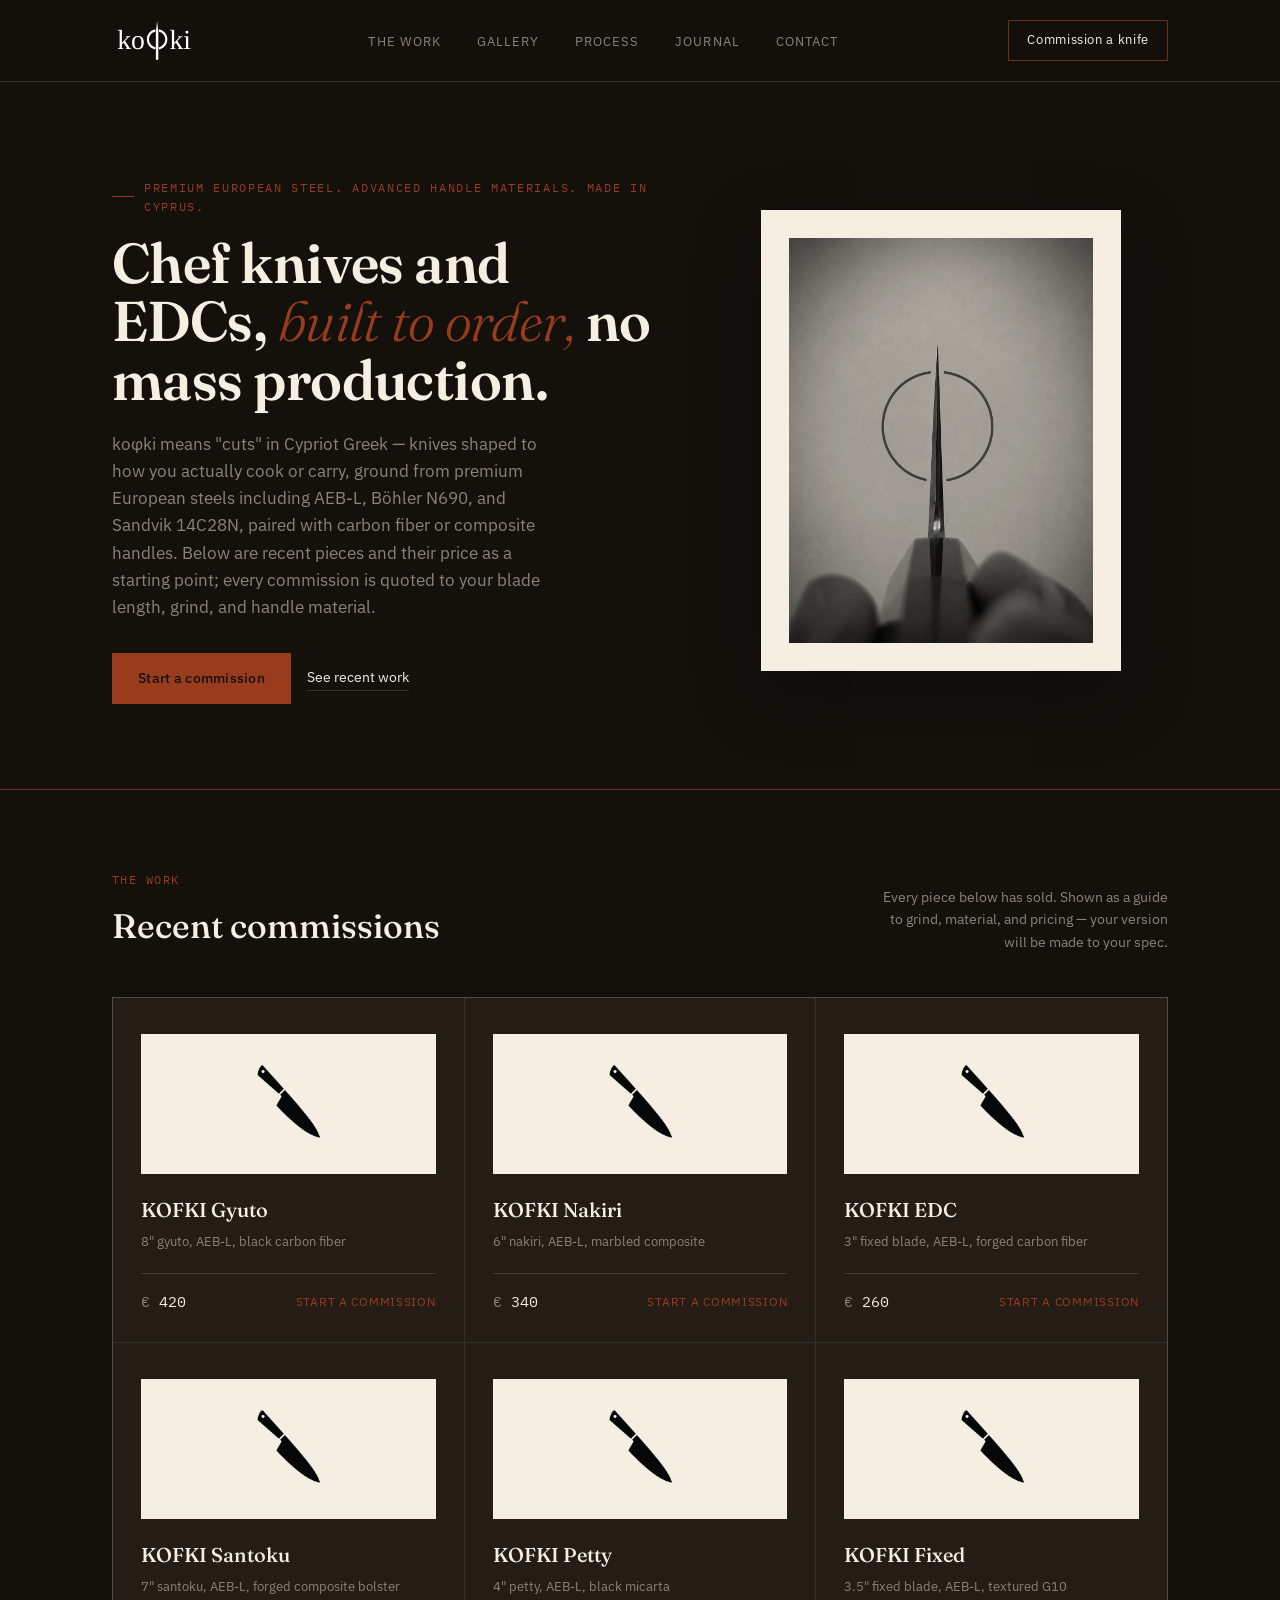
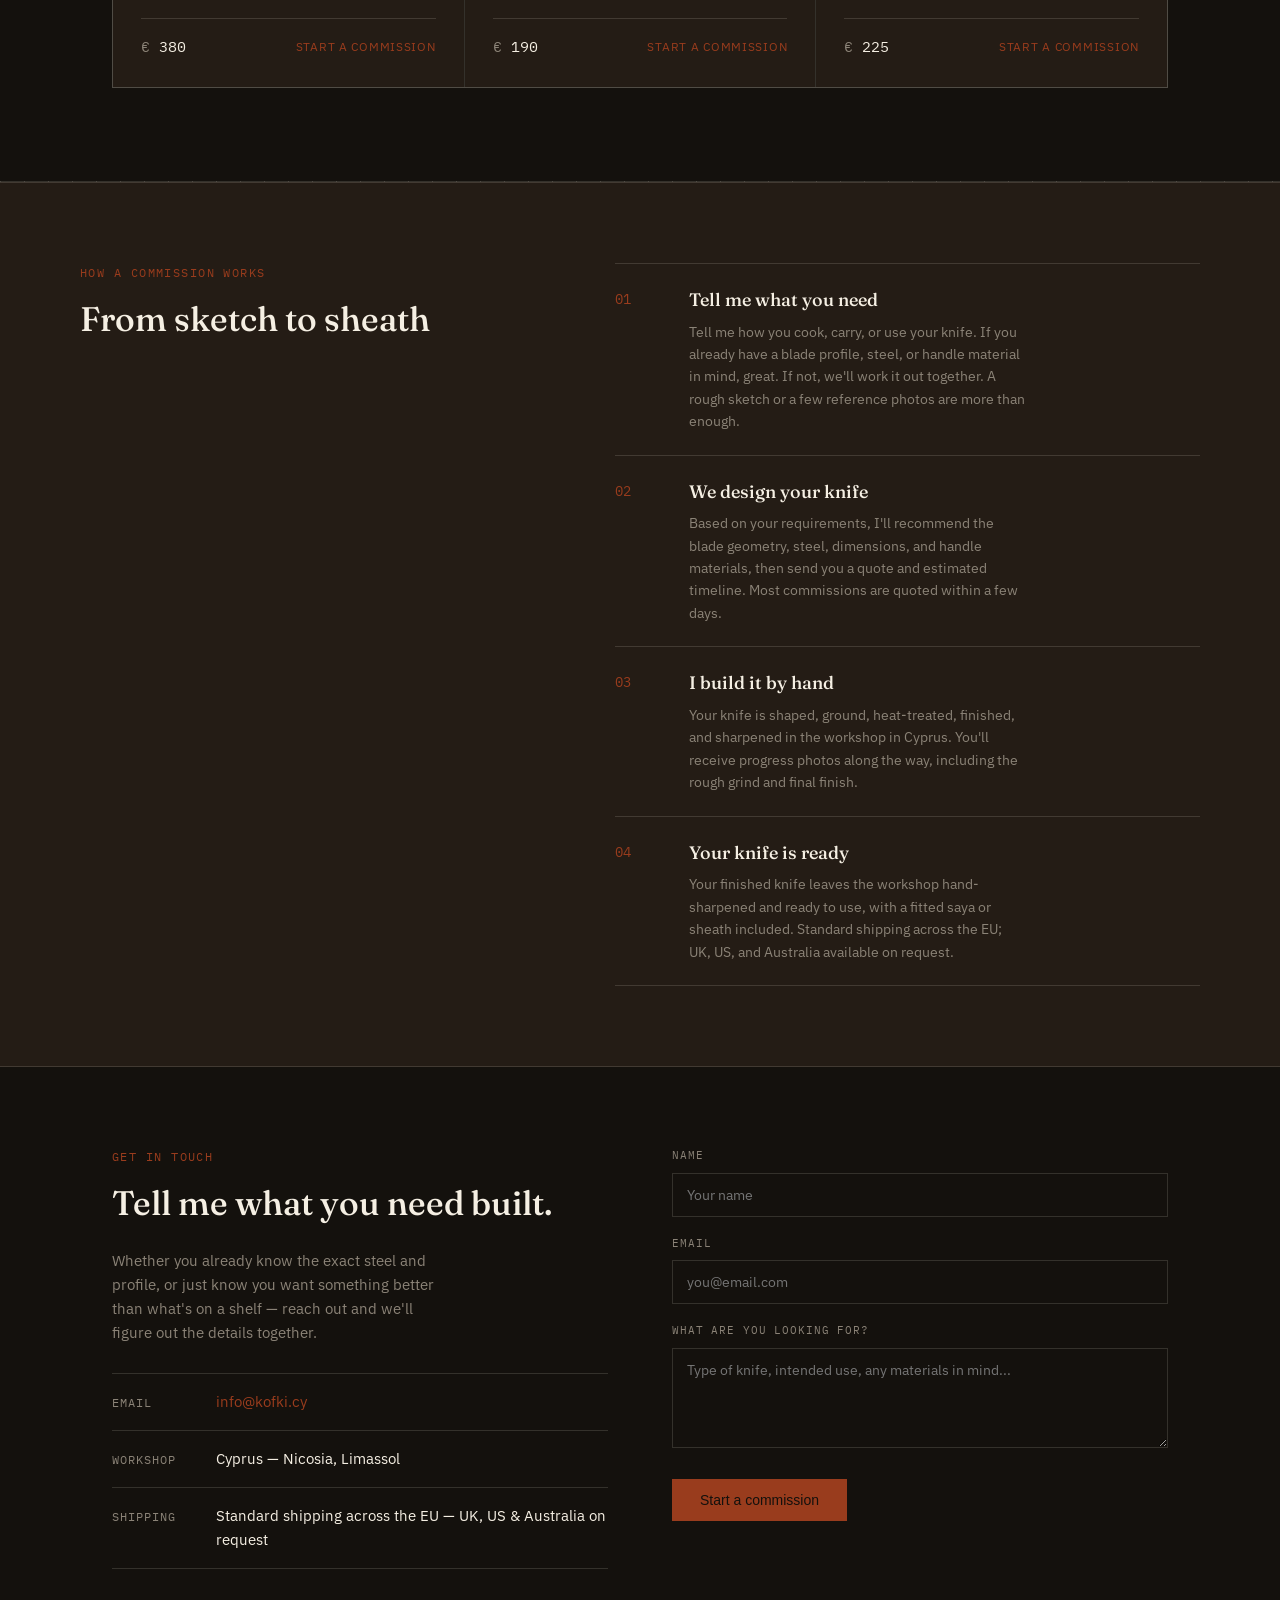
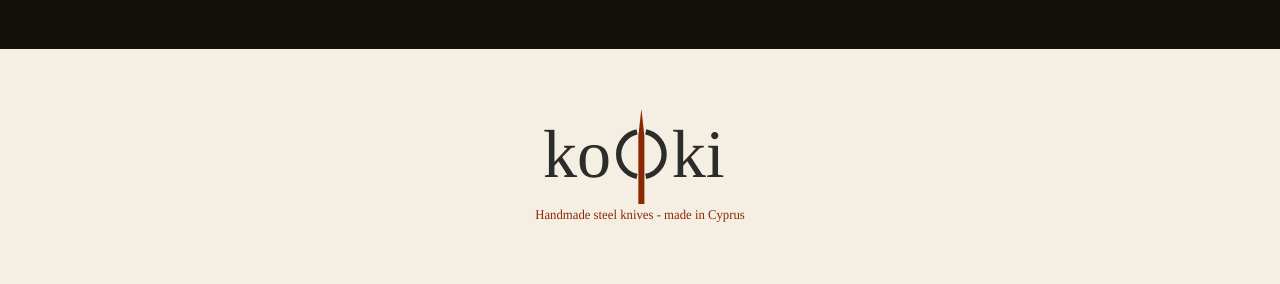
==== index.html @ 7bdb578c "Add files via upload" ====
<!DOCTYPE html>
<html lang="en">
<head>
<meta charset="UTF-8">
<meta name="viewport" content="width=device-width, initial-scale=1.0">
<title>koφki — Custom Chef Knives &amp; EDC, Built to Order</title>
<link rel="preconnect" href="https://fonts.googleapis.com">
<link rel="preconnect" href="https://fonts.gstatic.com" crossorigin>
<link rel="icon" type="image/svg+xml" href="images/brand/kofki-icon.svg">
<link href="https://fonts.googleapis.com/css2?family=Fraunces:opsz,wght@9..144,300;9..144,500;9..144,600;9..144,700&family=IBM+Plex+Sans:wght@400;500&family=IBM+Plex+Mono:wght@400;500&display=swap" rel="stylesheet">
<style>
  :root{
    --forge-black:#14110D;
    --bone:#F5EFE3;
    --ember:#993C1D;
    --ember-dim:#6E2C14;
    --ash:#8B8377;
    --walnut:#241C15;
    --walnut-line:#3A2E22;
    --hairline:rgba(245,239,227,0.14);
  }
  *{margin:0;padding:0;box-sizing:border-box;}
  html{scroll-behavior:smooth;}
  body{
    background:var(--forge-black);
    color:var(--bone);
    font-family:'IBM Plex Sans',sans-serif;
    line-height:1.6;
    -webkit-font-smoothing:antialiased;
  }
  a{color:inherit;text-decoration:none;}
  img,svg{display:block;max-width:100%;}

  .wrap{max-width:1120px;margin:0 auto;padding:0 32px;}

  /* ---- nav ---- */
  header{
    position:sticky;top:0;z-index:20;
    background:rgba(20,17,13,0.92);
    backdrop-filter:blur(6px);
    border-bottom:1px solid var(--hairline);
  }
  .navbar{
    display:flex;align-items:center;justify-content:space-between;
    padding:20px 32px;max-width:1120px;margin:0 auto;
  }
  .header-wordmark{height:40px;width:auto;display:block;}
  nav ul{display:flex;gap:36px;list-style:none;}
  nav a{
    font-size:13px;
    letter-spacing:0.08em;
    text-transform:uppercase;
    color:var(--ash);
    transition:color .2s ease;
  }
  nav a:hover{color:var(--bone);}
  .nav-cta{
    border:1px solid var(--ember-dim);
    padding:9px 18px;
    font-size:13px;
    letter-spacing:0.05em;
    color:var(--bone);
    transition:background .2s ease,border-color .2s ease;
  }
  .nav-cta:hover{background:var(--ember-dim);border-color:var(--ember);}

  /* ---- blade edge divider (signature element) ---- */
  .blade-edge{
    height:14px;
    width:100%;
    background-image:
      repeating-linear-gradient(90deg, var(--hairline) 0px, var(--hairline) 1px, transparent 1px, transparent 24px);
    background-position:bottom;
    background-size:100% 1px;
    background-repeat:no-repeat;
    position:relative;
    margin:0;
  }
  .blade-edge::before{
    content:"";
    position:absolute;
    left:0;right:0;bottom:0;
    height:1px;
    background:var(--hairline);
  }
  .blade-edge.accent::before{background:var(--ember-dim);}

  /* ---- hero ---- */
  .hero{
    padding:96px 32px 72px;
    max-width:1120px;margin:0 auto;
    display:grid;
    grid-template-columns:1.1fr 0.9fr;
    gap:48px;
    align-items:center;
  }
  .eyebrow{
    font-family:'IBM Plex Mono',monospace;
    font-size:12px;
    letter-spacing:0.14em;
    text-transform:uppercase;
    color:var(--ember);
    margin-bottom:18px;
    display:flex;align-items:center;gap:10px;
  }
  .eyebrow::before{
    content:"";
    width:24px;height:1px;
    background:var(--ember);
  }
  h1{
    font-family:'Fraunces',serif;
    font-weight:600;
    font-size:56px;
    line-height:1.04;
    letter-spacing:-0.01em;
    margin-bottom:22px;
  }
  h1 em{
    font-style:italic;
    font-weight:300;
    color:var(--ember);
  }
  .hero-lede{
    color:var(--ash);
    font-size:17px;
    max-width:44ch;
    margin-bottom:32px;
  }
  .hero-actions{display:flex;gap:16px;align-items:center;}
  .btn-primary{
    background:var(--ember);
    color:var(--forge-black);
    font-weight:500;
    padding:14px 26px;
    font-size:14px;
    letter-spacing:0.02em;
    transition:background .2s ease;
  }
  .btn-primary:hover{background:#B84E27;}
  .btn-ghost{
    color:var(--bone);
    font-size:14px;
    border-bottom:1px solid var(--hairline);
    padding-bottom:2px;
    transition:border-color .2s ease;
  }
  .btn-ghost:hover{border-color:var(--ember);}

  .hero-art{
    display:flex;justify-content:center;align-items:center;
  }
  .hero-photo-frame{
    background:var(--bone);
    padding:28px;
    width:100%;
    max-width:360px;
    display:flex;justify-content:center;align-items:center;
    box-shadow:0 24px 60px rgba(0,0,0,0.35);
  }
  .hero-photo-frame img{
    width:100%;
    height:auto;
    mix-blend-mode:multiply;
  }

  /* ---- section headers ---- */
  .section{padding:80px 0;}
  .section-head{
    display:flex;justify-content:space-between;align-items:flex-end;
    margin-bottom:44px;gap:24px;flex-wrap:wrap;
  }
  .section-eyebrow{
    font-family:'IBM Plex Mono',monospace;
    font-size:12px;letter-spacing:0.12em;text-transform:uppercase;
    color:var(--ember);margin-bottom:10px;
  }
  h2{
    font-family:'Fraunces',serif;
    font-weight:500;
    font-size:34px;
  }
  .section-note{
    color:var(--ash);font-size:14px;max-width:36ch;text-align:right;
  }

  /* ---- catalog ---- */
  .catalog-grid{
    display:grid;
    grid-template-columns:repeat(3,1fr);
    gap:1px;
    background:var(--hairline);
    border:1px solid var(--hairline);
  }
  .knife-card{
    background:var(--walnut);
    padding:36px 28px 28px;
    display:flex;flex-direction:column;
    transition:background .25s ease;
  }
  .knife-card:hover{background:#2A2118;}
  .knife-art{
    height:140px;
    display:flex;align-items:center;justify-content:center;
    margin-bottom:20px;
    background:var(--bone);
  }
  .knife-art img{width:100%;height:100%;object-fit:contain;padding:14px;mix-blend-mode:multiply;}
  .knife-name{
    font-family:'Fraunces',serif;
    font-weight:500;
    font-size:20px;
    margin-bottom:6px;
  }
  .knife-spec{
    color:var(--ash);
    font-size:13px;
    margin-bottom:20px;
    flex-grow:1;
  }
  .knife-foot{
    display:flex;justify-content:space-between;align-items:center;
    border-top:1px solid var(--hairline);
    padding-top:16px;
  }
  .knife-price{
    font-family:'IBM Plex Mono',monospace;
    font-size:15px;
    color:var(--bone);
  }
  .knife-price::before{content:"€ ";color:var(--ash);}
  .knife-link{
    font-size:12px;letter-spacing:0.06em;text-transform:uppercase;
    color:var(--ember);
    border-bottom:1px solid transparent;
  }
  .knife-link:hover{border-color:var(--ember);}

  /* ---- process ---- */
  .process{
    background:var(--walnut);
    border-top:1px solid var(--hairline);
    border-bottom:1px solid var(--hairline);
  }
  .process-inner{
    padding:80px 0;
    display:grid;grid-template-columns:0.9fr 1.1fr;gap:56px;align-items:start;
  }
  .process-list{list-style:none;}
  .process-list li{
    display:grid;grid-template-columns:56px 1fr;gap:18px;
    padding:22px 0;
    border-top:1px solid var(--hairline);
  }
  .process-list li:last-child{border-bottom:1px solid var(--hairline);}
  .process-mark{
    font-family:'IBM Plex Mono',monospace;
    color:var(--ember);
    font-size:14px;
    padding-top:2px;
  }
  .process-list h3{
    font-family:'Fraunces',serif;
    font-weight:500;
    font-size:18px;
    margin-bottom:6px;
  }
  .process-list p{color:var(--ash);font-size:14px;max-width:42ch;}

  /* ---- contact ---- */
  .contact-inner{
    display:grid;grid-template-columns:1fr 1fr;gap:64px;
  }
  .contact-copy p{color:var(--ash);font-size:15px;max-width:38ch;margin-bottom:28px;}
  .contact-detail{
    display:flex;align-items:baseline;gap:14px;
    padding:16px 0;border-top:1px solid var(--hairline);
  }
  .contact-detail:last-child{border-bottom:1px solid var(--hairline);}
  .contact-label{
    font-family:'IBM Plex Mono',monospace;
    font-size:12px;color:var(--ash);text-transform:uppercase;letter-spacing:0.08em;
    min-width:90px;
  }
  .contact-value{font-size:15px;}
  .contact-value.link{color:var(--ember);}

  form{display:flex;flex-direction:column;gap:18px;}
  label{
    font-family:'IBM Plex Mono',monospace;
    font-size:11px;text-transform:uppercase;letter-spacing:0.08em;
    color:var(--ash);margin-bottom:8px;display:block;
  }
  input,textarea{
    width:100%;
    background:transparent;
    border:1px solid var(--hairline);
    color:var(--bone);
    font-family:'IBM Plex Sans',sans-serif;
    font-size:14px;
    padding:12px 14px;
    transition:border-color .2s ease;
  }
  input:focus,textarea:focus{outline:none;border-color:var(--ember);}
  textarea{resize:vertical;min-height:100px;}
  .form-submit{
    align-self:flex-start;
    margin-top:6px;
    background:var(--ember);
    color:var(--forge-black);
    font-weight:500;
    padding:13px 28px;
    font-size:14px;
    border:none;
    cursor:pointer;
    transition:background .2s ease;
  }
  .form-submit:hover{background:#B84E27;}

  footer{
    background:var(--bone);
    padding:56px 32px 40px;
    text-align:center;
  }
  .footer-wordmark{
    width:100%;
    max-width:280px;
    margin:0 auto 18px;
  }
  .footer-tagline{
    color:#5A5650;
    font-size:12px;
    letter-spacing:0.04em;
  }

  @media (max-width:860px){
    .hero{grid-template-columns:1fr;padding-top:64px;}
    .hero-art{order:-1;}
    h1{font-size:38px;}
    .catalog-grid{grid-template-columns:1fr 1fr;}
    .process-inner,.contact-inner{grid-template-columns:1fr;gap:36px;}
    nav ul{display:none;}
    .section-note{text-align:left;}
  }
  @media (max-width:560px){
    .catalog-grid{grid-template-columns:1fr;}
    h1{font-size:32px;}
  }
</style>
</head>
<body>

<header>
  <div class="navbar">
    <a href="#" class="header-brand-link">
      <img class="header-wordmark" src="images/brand/kofki-wordmark-header.svg" alt="koφki">
    </a>
    <nav><ul>
      <li><a href="#work">The Work</a></li>
      <li><a href="gallery.html">Gallery</a></li>
      <li><a href="#process">Process</a></li>
      <li><a href="journal.html">Journal</a></li>
      <li><a href="#contact">Contact</a></li>
    </ul></nav>
    <a href="#contact" class="nav-cta">Commission a knife</a>
  </div>
</header>

<section class="hero">
  <div>
    <div class="eyebrow">Premium European steel. Advanced Handle Materials. Made in Cyprus.</div>
    <h1>Chef knives and EDCs, <em>built to order,</em> no mass production.</h1>
    <p class="hero-lede">koφki means "cuts" in Cypriot Greek — knives shaped to how you actually cook or carry, ground from premium European steels including AEB-L, Böhler N690, and Sandvik 14C28N, paired with carbon fiber or composite handles. Below are recent pieces and their price as a starting point; every commission is quoted to your blade length, grind, and handle material.</p>
    <div class="hero-actions">
      <a href="#contact" class="btn-primary">Start a commission</a>
      <a href="#work" class="btn-ghost">See recent work</a>
    </div>
  </div>
  <div class="hero-art">
    <div class="hero-photo-frame">
      <img src="images/brand/hero-featured.jpg" alt="koφki knife photo — replace with a real product shot">
    </div>
  </div>
</section>

<div class="blade-edge accent"></div>

<section class="section" id="work">
  <div class="wrap">
    <div class="section-head">
      <div>
        <div class="section-eyebrow">The work</div>
        <h2>Recent commissions</h2>
      </div>
      <p class="section-note">Every piece below has sold. Shown as a guide to grind, material, and pricing — your version will be made to your spec.</p>
    </div>

    <div class="catalog-grid">

      <!-- ============================================
           KNIFE CARD — copy this whole block to ADD a knife.
           Delete the whole block (from <div class="knife-card"> 
           to its closing </div>) to REMOVE one.
           1. Upload the new knife's photo into images/knives/
              (give it a short filename, e.g. my-new-knife.jpg)
           2. Point the img src at images/knives/my-new-knife.jpg
           3. Update the name, spec line, and price
           4. Update the alt text to match
      ============================================= -->
      <div class="knife-card">
        <div class="knife-art">
          <img src="images/knives/petra-gyro.jpg" alt="KOFKI Gyuto — 8 inch chef's knife">
        </div>
        <div class="knife-name">KOFKI Gyuto</div>
        <div class="knife-spec">8&quot; gyuto, AEB-L, black carbon fiber</div>
        <div class="knife-foot">
          <span class="knife-price">420</span>
          <a href="#contact" class="knife-link">Start a commission</a>
        </div>
      </div>

      <div class="knife-card">
        <div class="knife-art">
          <img src="images/knives/akamas.jpg" alt="KOFKI Nakiri — 6 inch nakiri">
        </div>
        <div class="knife-name">KOFKI Nakiri</div>
        <div class="knife-spec">6&quot; nakiri, AEB-L, marbled composite</div>
        <div class="knife-foot">
          <span class="knife-price">340</span>
          <a href="#contact" class="knife-link">Start a commission</a>
        </div>
      </div>

      <div class="knife-card">
        <div class="knife-art">
          <img src="images/knives/troodos-edc.jpg" alt="KOFKI EDC — 3 inch fixed blade">
        </div>
        <div class="knife-name">KOFKI EDC</div>
        <div class="knife-spec">3&quot; fixed blade, AEB-L, forged carbon fiber</div>
        <div class="knife-foot">
          <span class="knife-price">260</span>
          <a href="#contact" class="knife-link">Start a commission</a>
        </div>
      </div>

      <div class="knife-card">
        <div class="knife-art">
          <img src="images/knives/larnaka-santoku.jpg" alt="KOFKI Santoku — 7 inch santoku">
        </div>
        <div class="knife-name">KOFKI Santoku</div>
        <div class="knife-spec">7&quot; santoku, AEB-L, forged composite bolster</div>
        <div class="knife-foot">
          <span class="knife-price">380</span>
          <a href="#contact" class="knife-link">Start a commission</a>
        </div>
      </div>

      <div class="knife-card">
        <div class="knife-art">
          <img src="images/knives/paphos-paring.jpg" alt="KOFKI Petty — 4 inch paring knife">
        </div>
        <div class="knife-name">KOFKI Petty</div>
        <div class="knife-spec">4&quot; petty, AEB-L, black micarta</div>
        <div class="knife-foot">
          <span class="knife-price">190</span>
          <a href="#contact" class="knife-link">Start a commission</a>
        </div>
      </div>

      <div class="knife-card">
        <div class="knife-art">
          <img src="images/knives/kyrenia-edc.jpg" alt="KOFKI Fixed — 3.5 inch fixed blade">
        </div>
        <div class="knife-name">KOFKI Fixed</div>
        <div class="knife-spec">3.5&quot; fixed blade, AEB-L, textured G10</div>
        <div class="knife-foot">
          <span class="knife-price">225</span>
          <a href="#contact" class="knife-link">Start a commission</a>
        </div>
      </div>
      <!-- ============ END KNIFE CARDS ============ -->

    </div>
  </div>
</section>

<div class="blade-edge"></div>

<section class="process" id="process">
  <div class="wrap process-inner">
    <div>
      <div class="section-eyebrow">How a commission works</div>
      <h2>From sketch to sheath</h2>
    </div>
    <ul class="process-list">
      <li>
        <span class="process-mark">01</span>
        <div>
          <h3>Tell me what you need</h3>
          <p>Tell me how you cook, carry, or use your knife. If you already have a blade profile, steel, or handle material in mind, great. If not, we'll work it out together. A rough sketch or a few reference photos are more than enough.</p>
        </div>
      </li>
      <li>
        <span class="process-mark">02</span>
        <div>
          <h3>We design your knife</h3>
          <p>Based on your requirements, I'll recommend the blade geometry, steel, dimensions, and handle materials, then send you a quote and estimated timeline. Most commissions are quoted within a few days.</p>
        </div>
      </li>
      <li>
        <span class="process-mark">03</span>
        <div>
          <h3>I build it by hand</h3>
          <p>Your knife is shaped, ground, heat-treated, finished, and sharpened in the workshop in Cyprus. You'll receive progress photos along the way, including the rough grind and final finish.</p>
        </div>
      </li>
      <li>
        <span class="process-mark">04</span>
        <div>
          <h3>Your knife is ready</h3>
          <p>Your finished knife leaves the workshop hand-sharpened and ready to use, with a fitted saya or sheath included. Standard shipping across the EU; UK, US, and Australia available on request.</p>
        </div>
      </li>
    </ul>
  </div>
</section>

<section class="section" id="contact">
  <div class="wrap contact-inner">
    <div class="contact-copy">
      <div class="section-eyebrow">Get in touch</div>
      <h2 style="margin-bottom:18px;">Tell me what you need built.</h2>
      <p>Whether you already know the exact steel and profile, or just know you want something better than what's on a shelf — reach out and we'll figure out the details together.</p>

      <div class="contact-detail">
        <span class="contact-label">Email</span>
        <a href="mailto:info@kofki.cy" class="contact-value link">info@kofki.cy</a>
      </div>
      <div class="contact-detail">
        <span class="contact-label">Workshop</span>
        <span class="contact-value">Cyprus — Nicosia, Limassol</span>
      </div>
      <div class="contact-detail">
        <span class="contact-label">Shipping</span>
        <span class="contact-value">Standard shipping across the EU — UK, US & Australia on request</span>
      </div>
    </div>

    <!--
      CONTACT FORM — sends to info@kofki.cy via Formspree.
      Replace YOUR_FORM_ID below with the ID Formspree gives you
      (see the setup instructions I gave you separately).
      Until you do that, this form will not actually send anything.
    -->
    <form action="https://formspree.io/f/mnpaonnn" method="POST">
      <div>
        <label for="name">Name</label>
        <input id="name" name="name" type="text" placeholder="Your name" required>
      </div>
      <div>
        <label for="email">Email</label>
        <input id="email" name="email" type="email" placeholder="you@email.com" required>
      </div>
      <div>
        <label for="details">What are you looking for?</label>
        <textarea id="details" name="message" placeholder="Type of knife, intended use, any materials in mind..."></textarea>
      </div>
      <!-- Keeps the email subject line clean in your inbox -->
      <input type="hidden" name="_subject" value="New inquiry from kofki.cy">
      <!-- Honeypot field to cut down on spam bots -->
      <input type="text" name="_gotcha" style="display:none">
      <button class="form-submit" type="submit">Start a commission</button>
    </form>
  </div>
</section>

<footer>
  <img class="footer-wordmark" src="images/brand/kofki-wordmark-footer.svg" alt="koφki — κόφκει">
</footer>

</body>
</html>
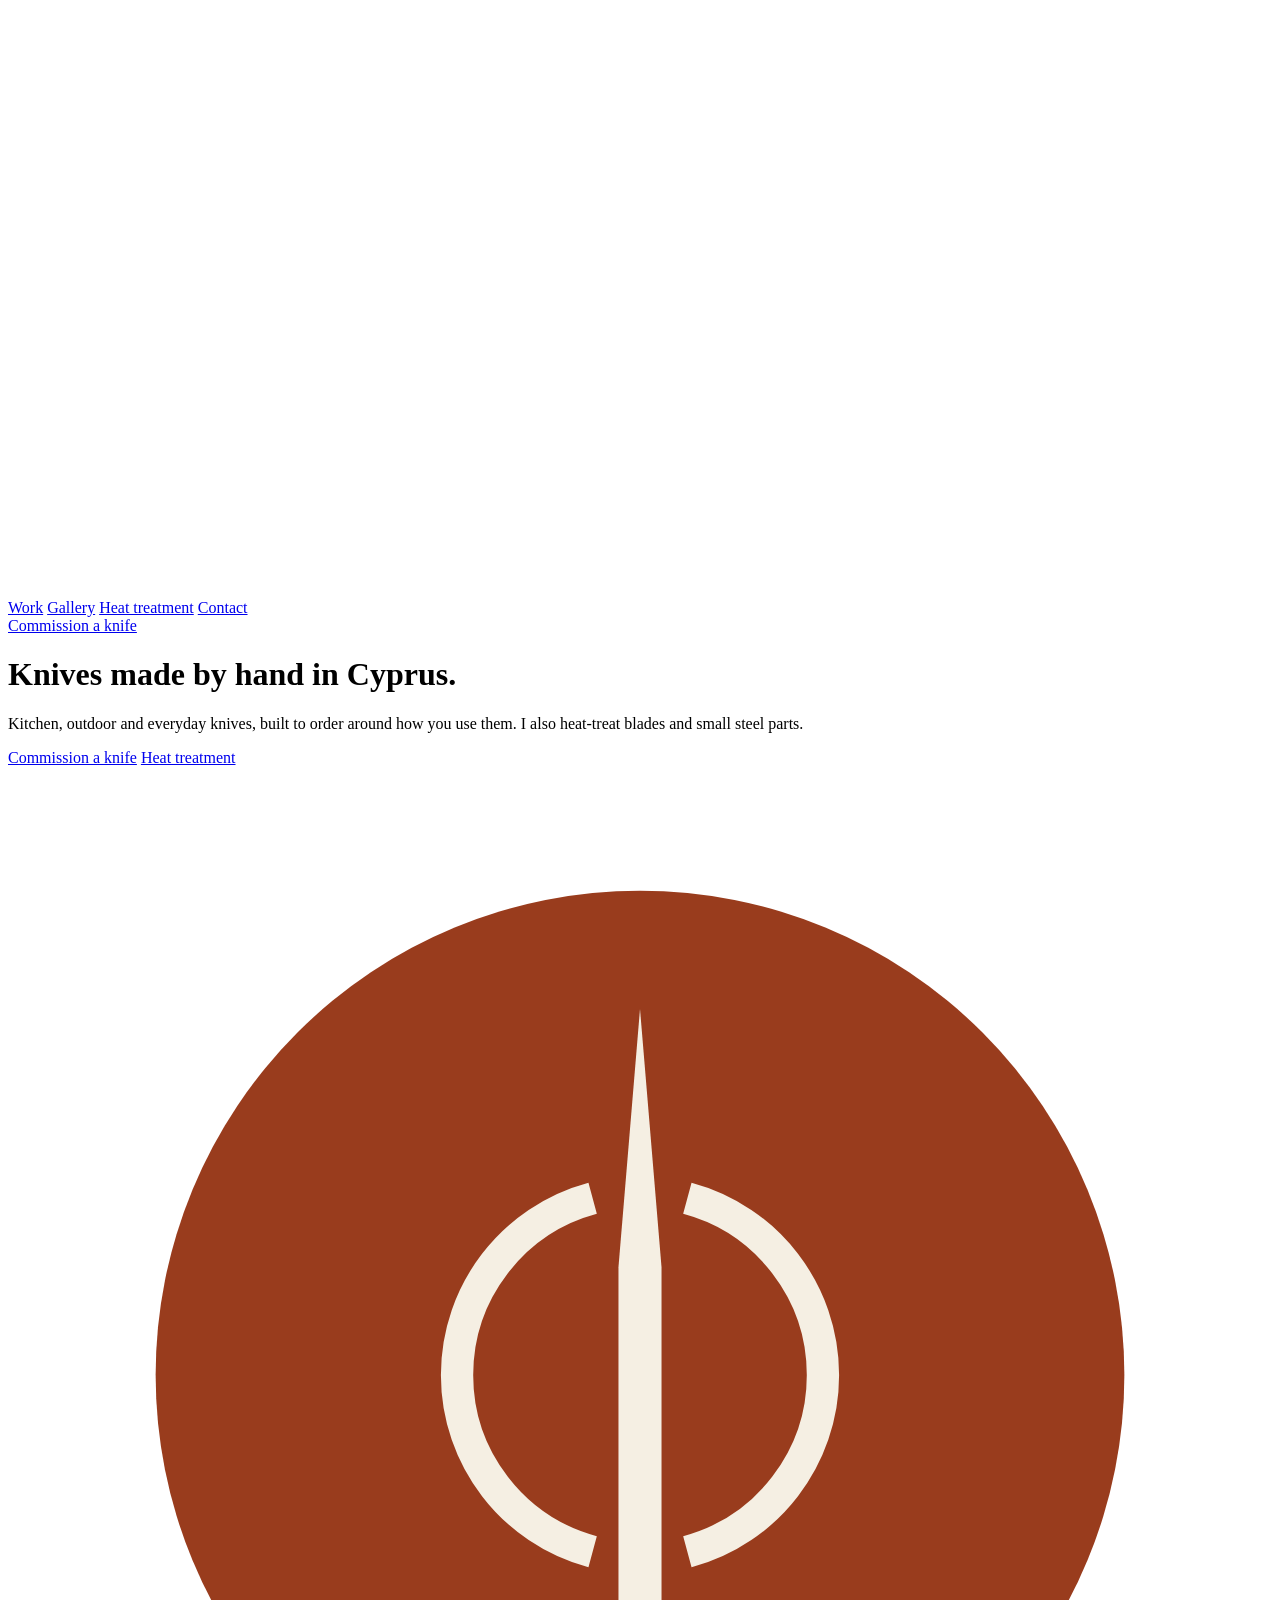
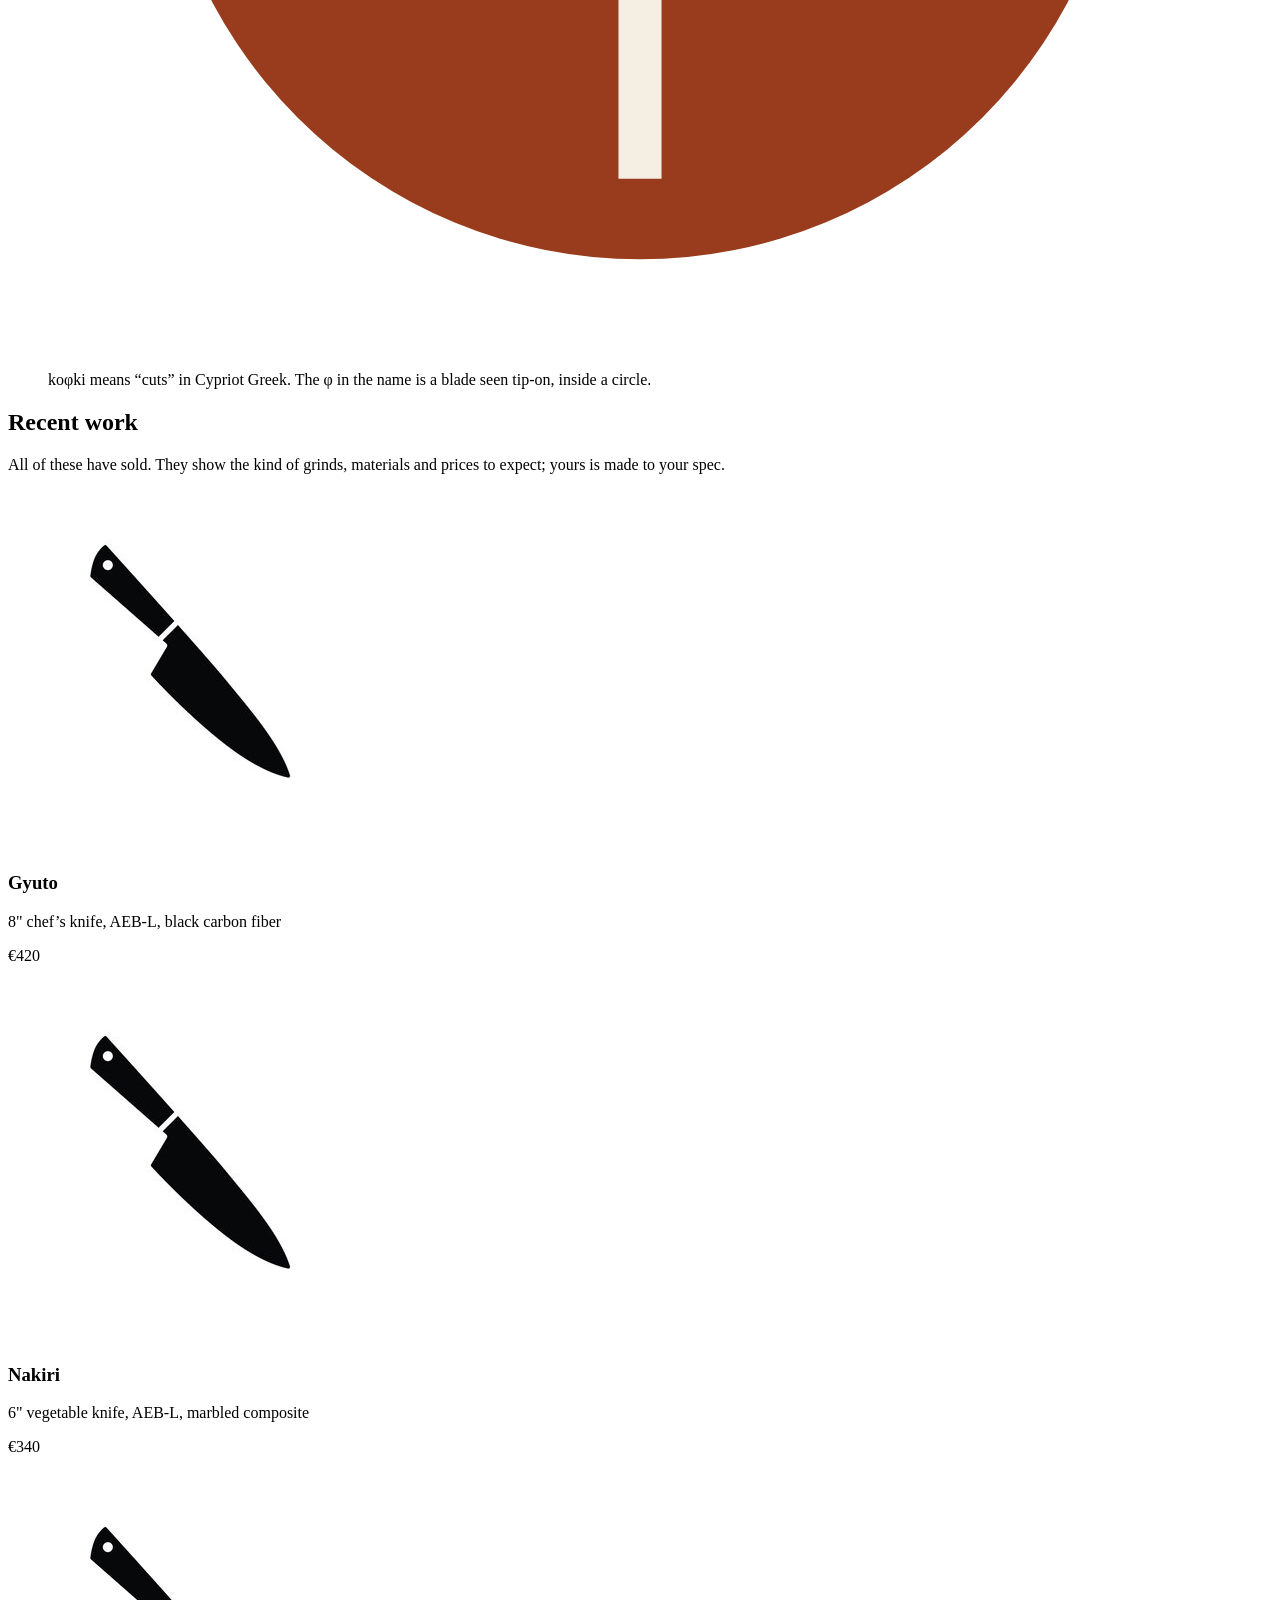
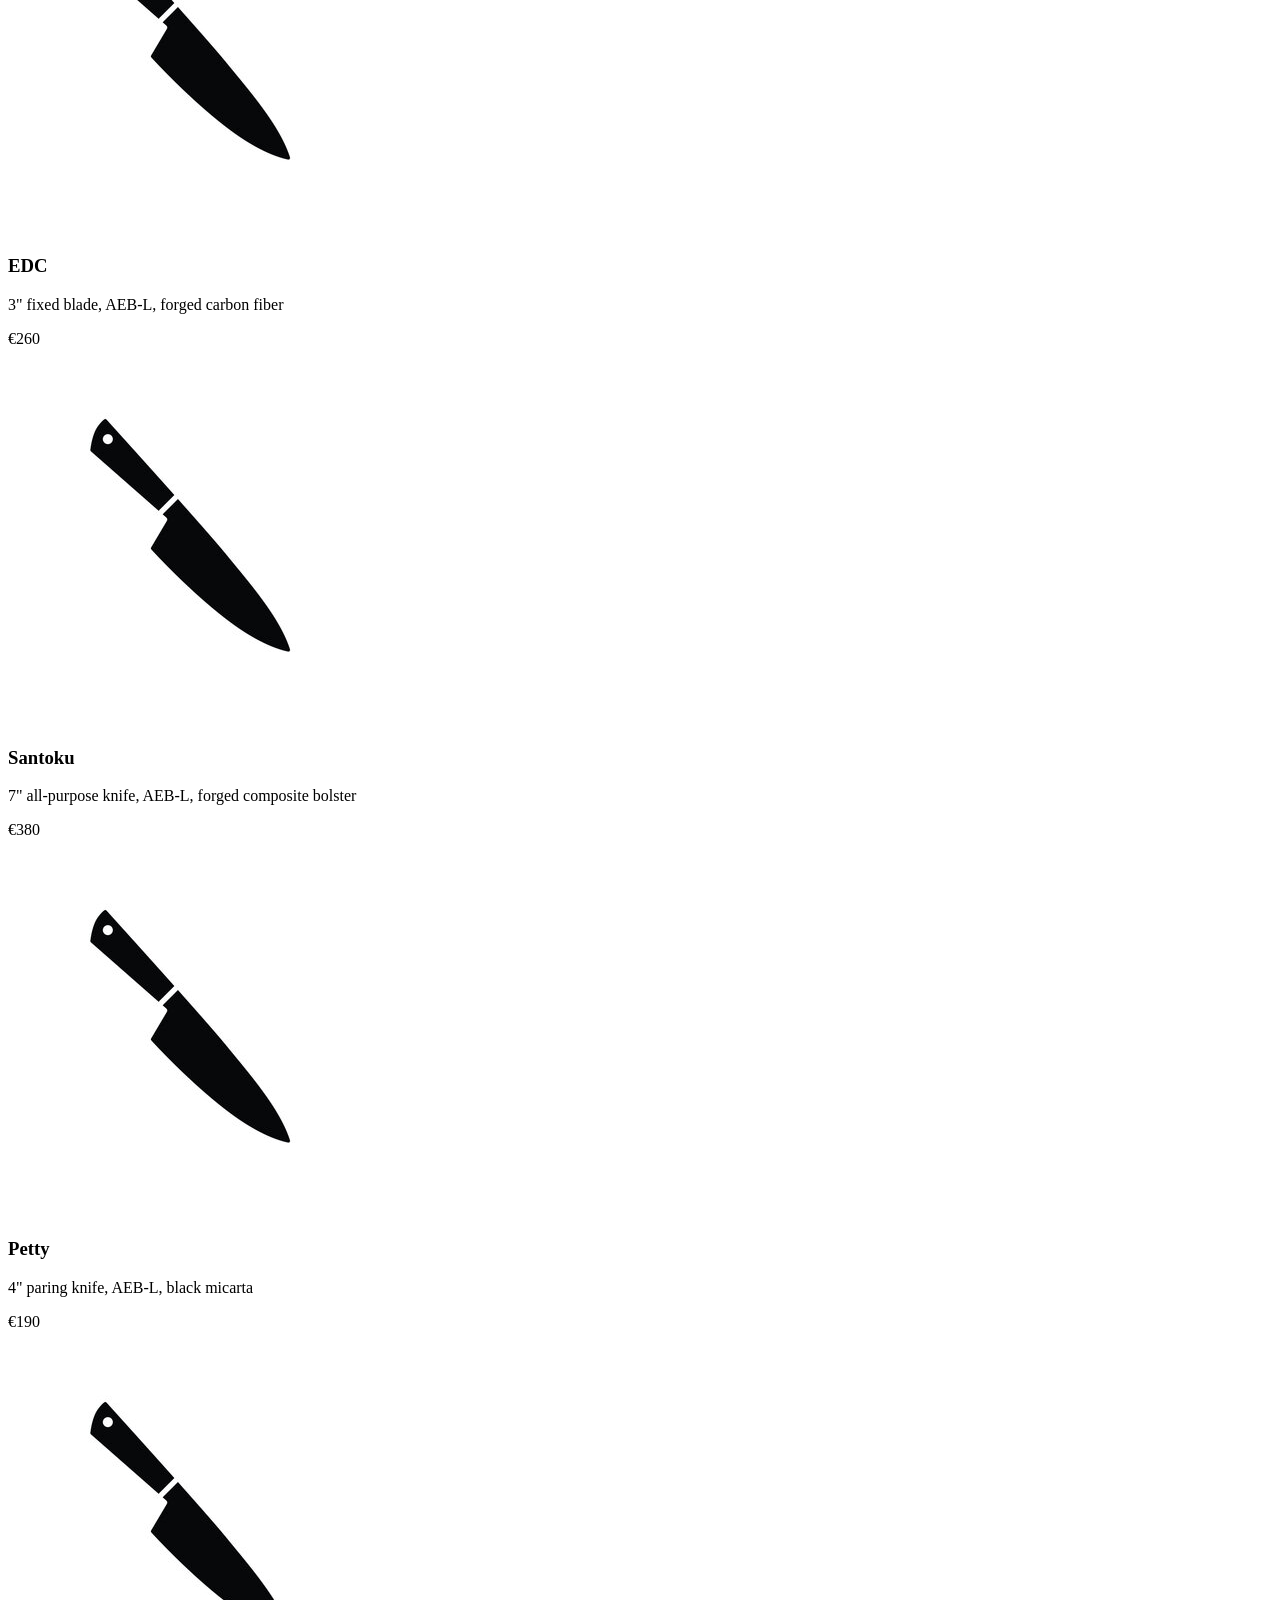
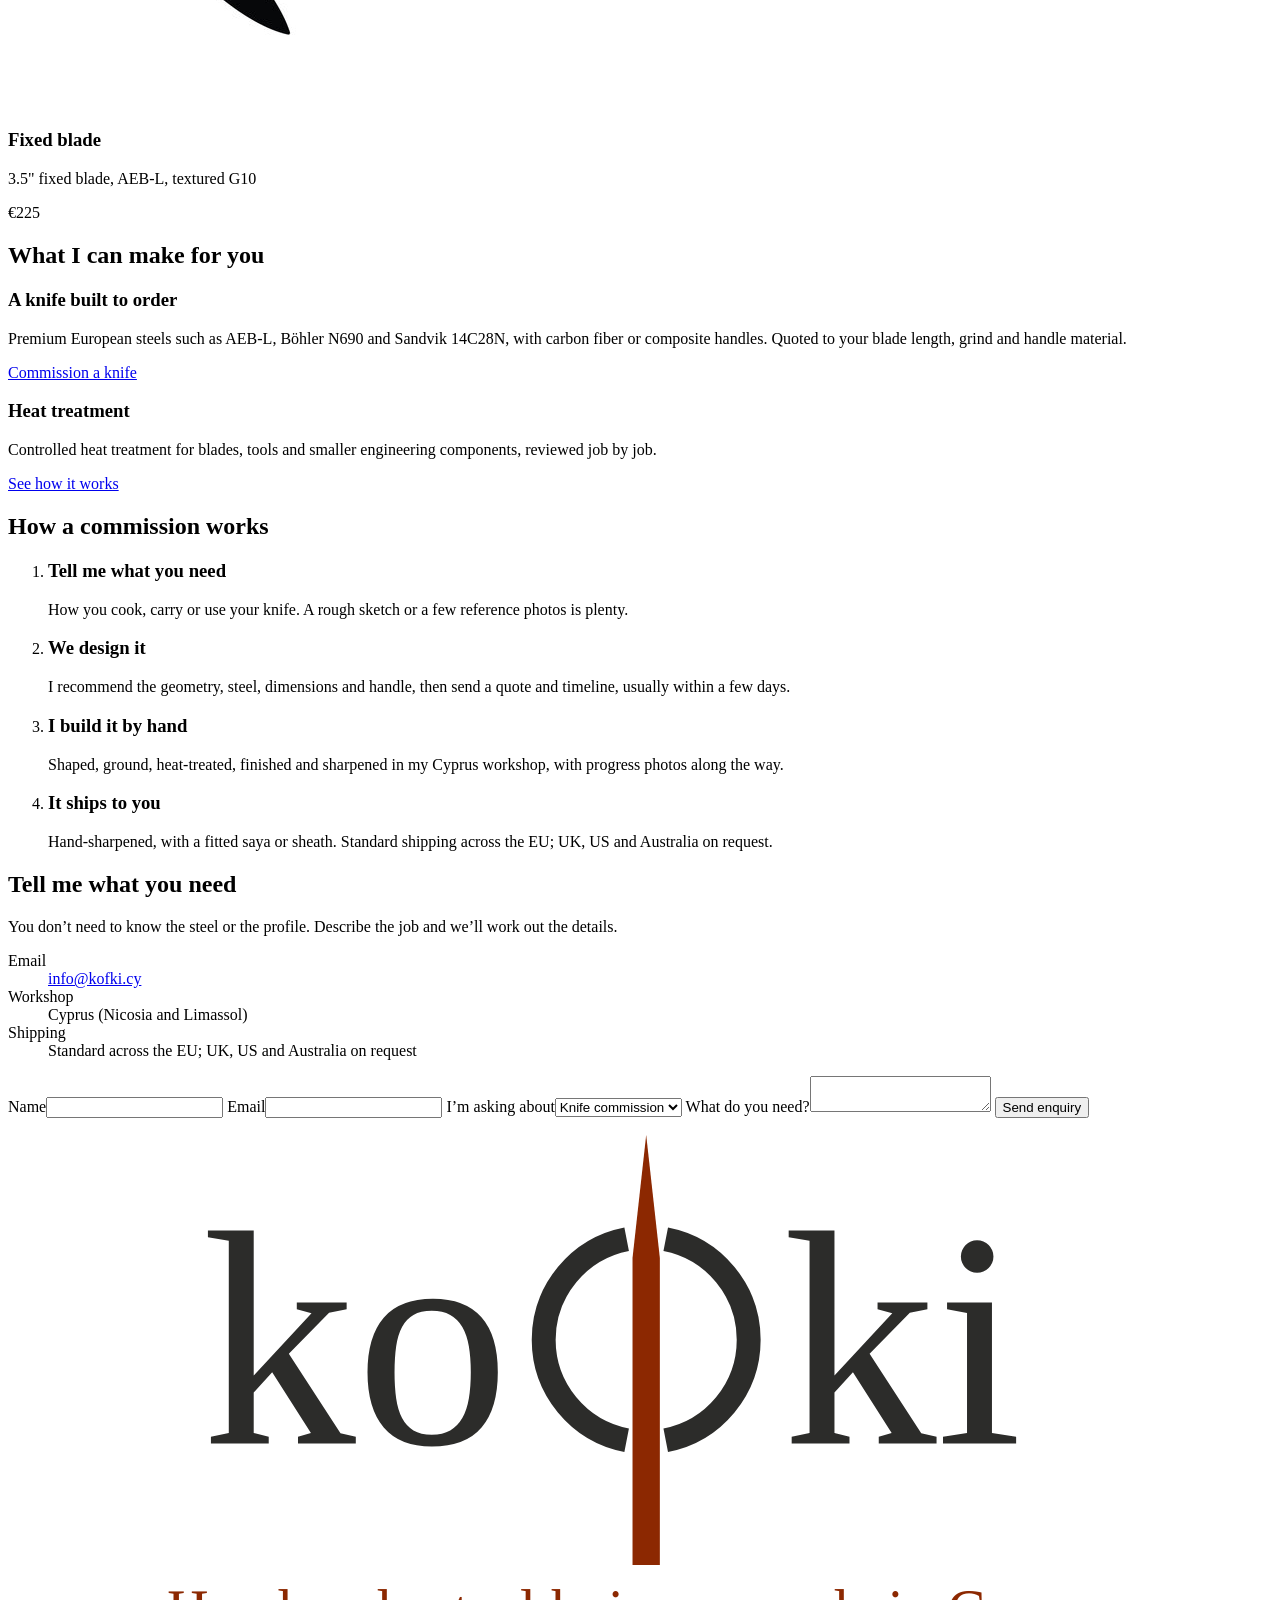
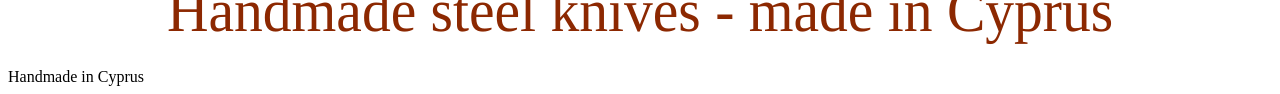
==== commit 1c36c2cc: "Add files via upload" ====
--- a/index.html
+++ b/index.html
@@ -1,582 +1,119 @@
 <!DOCTYPE html>
 <html lang="en">
 <head>
-<meta charset="UTF-8">
-<meta name="viewport" content="width=device-width, initial-scale=1.0">
-<title>koφki — Custom Chef Knives &amp; EDC, Built to Order</title>
+<meta charset="utf-8">
+<meta name="viewport" content="width=device-width, initial-scale=1">
+<title>koφki — Handmade knives, made to order in Cyprus</title>
+<meta name="description" content="Handmade knives built to order in Cyprus, plus heat treatment for blades and small steel parts.">
+<link rel="icon" href="images/brand/kofki-icon.svg" type="image/svg+xml">
 <link rel="preconnect" href="https://fonts.googleapis.com">
 <link rel="preconnect" href="https://fonts.gstatic.com" crossorigin>
-<link rel="icon" type="image/svg+xml" href="images/brand/kofki-icon.svg">
-<link href="https://fonts.googleapis.com/css2?family=Fraunces:opsz,wght@9..144,300;9..144,500;9..144,600;9..144,700&family=IBM+Plex+Sans:wght@400;500&family=IBM+Plex+Mono:wght@400;500&display=swap" rel="stylesheet">
-<style>
-  :root{
-    --forge-black:#14110D;
-    --bone:#F5EFE3;
-    --ember:#993C1D;
-    --ember-dim:#6E2C14;
-    --ash:#8B8377;
-    --walnut:#241C15;
-    --walnut-line:#3A2E22;
-    --hairline:rgba(245,239,227,0.14);
-  }
-  *{margin:0;padding:0;box-sizing:border-box;}
-  html{scroll-behavior:smooth;}
-  body{
-    background:var(--forge-black);
-    color:var(--bone);
-    font-family:'IBM Plex Sans',sans-serif;
-    line-height:1.6;
-    -webkit-font-smoothing:antialiased;
-  }
-  a{color:inherit;text-decoration:none;}
-  img,svg{display:block;max-width:100%;}
-
-  .wrap{max-width:1120px;margin:0 auto;padding:0 32px;}
-
-  /* ---- nav ---- */
-  header{
-    position:sticky;top:0;z-index:20;
-    background:rgba(20,17,13,0.92);
-    backdrop-filter:blur(6px);
-    border-bottom:1px solid var(--hairline);
-  }
-  .navbar{
-    display:flex;align-items:center;justify-content:space-between;
-    padding:20px 32px;max-width:1120px;margin:0 auto;
-  }
-  .header-wordmark{height:40px;width:auto;display:block;}
-  nav ul{display:flex;gap:36px;list-style:none;}
-  nav a{
-    font-size:13px;
-    letter-spacing:0.08em;
-    text-transform:uppercase;
-    color:var(--ash);
-    transition:color .2s ease;
-  }
-  nav a:hover{color:var(--bone);}
-  .nav-cta{
-    border:1px solid var(--ember-dim);
-    padding:9px 18px;
-    font-size:13px;
-    letter-spacing:0.05em;
-    color:var(--bone);
-    transition:background .2s ease,border-color .2s ease;
-  }
-  .nav-cta:hover{background:var(--ember-dim);border-color:var(--ember);}
-
-  /* ---- blade edge divider (signature element) ---- */
-  .blade-edge{
-    height:14px;
-    width:100%;
-    background-image:
-      repeating-linear-gradient(90deg, var(--hairline) 0px, var(--hairline) 1px, transparent 1px, transparent 24px);
-    background-position:bottom;
-    background-size:100% 1px;
-    background-repeat:no-repeat;
-    position:relative;
-    margin:0;
-  }
-  .blade-edge::before{
-    content:"";
-    position:absolute;
-    left:0;right:0;bottom:0;
-    height:1px;
-    background:var(--hairline);
-  }
-  .blade-edge.accent::before{background:var(--ember-dim);}
-
-  /* ---- hero ---- */
-  .hero{
-    padding:96px 32px 72px;
-    max-width:1120px;margin:0 auto;
-    display:grid;
-    grid-template-columns:1.1fr 0.9fr;
-    gap:48px;
-    align-items:center;
-  }
-  .eyebrow{
-    font-family:'IBM Plex Mono',monospace;
-    font-size:12px;
-    letter-spacing:0.14em;
-    text-transform:uppercase;
-    color:var(--ember);
-    margin-bottom:18px;
-    display:flex;align-items:center;gap:10px;
-  }
-  .eyebrow::before{
-    content:"";
-    width:24px;height:1px;
-    background:var(--ember);
-  }
-  h1{
-    font-family:'Fraunces',serif;
-    font-weight:600;
-    font-size:56px;
-    line-height:1.04;
-    letter-spacing:-0.01em;
-    margin-bottom:22px;
-  }
-  h1 em{
-    font-style:italic;
-    font-weight:300;
-    color:var(--ember);
-  }
-  .hero-lede{
-    color:var(--ash);
-    font-size:17px;
-    max-width:44ch;
-    margin-bottom:32px;
-  }
-  .hero-actions{display:flex;gap:16px;align-items:center;}
-  .btn-primary{
-    background:var(--ember);
-    color:var(--forge-black);
-    font-weight:500;
-    padding:14px 26px;
-    font-size:14px;
-    letter-spacing:0.02em;
-    transition:background .2s ease;
-  }
-  .btn-primary:hover{background:#B84E27;}
-  .btn-ghost{
-    color:var(--bone);
-    font-size:14px;
-    border-bottom:1px solid var(--hairline);
-    padding-bottom:2px;
-    transition:border-color .2s ease;
-  }
-  .btn-ghost:hover{border-color:var(--ember);}
-
-  .hero-art{
-    display:flex;justify-content:center;align-items:center;
-  }
-  .hero-photo-frame{
-    background:var(--bone);
-    padding:28px;
-    width:100%;
-    max-width:360px;
-    display:flex;justify-content:center;align-items:center;
-    box-shadow:0 24px 60px rgba(0,0,0,0.35);
-  }
-  .hero-photo-frame img{
-    width:100%;
-    height:auto;
-    mix-blend-mode:multiply;
-  }
-
-  /* ---- section headers ---- */
-  .section{padding:80px 0;}
-  .section-head{
-    display:flex;justify-content:space-between;align-items:flex-end;
-    margin-bottom:44px;gap:24px;flex-wrap:wrap;
-  }
-  .section-eyebrow{
-    font-family:'IBM Plex Mono',monospace;
-    font-size:12px;letter-spacing:0.12em;text-transform:uppercase;
-    color:var(--ember);margin-bottom:10px;
-  }
-  h2{
-    font-family:'Fraunces',serif;
-    font-weight:500;
-    font-size:34px;
-  }
-  .section-note{
-    color:var(--ash);font-size:14px;max-width:36ch;text-align:right;
-  }
-
-  /* ---- catalog ---- */
-  .catalog-grid{
-    display:grid;
-    grid-template-columns:repeat(3,1fr);
-    gap:1px;
-    background:var(--hairline);
-    border:1px solid var(--hairline);
-  }
-  .knife-card{
-    background:var(--walnut);
-    padding:36px 28px 28px;
-    display:flex;flex-direction:column;
-    transition:background .25s ease;
-  }
-  .knife-card:hover{background:#2A2118;}
-  .knife-art{
-    height:140px;
-    display:flex;align-items:center;justify-content:center;
-    margin-bottom:20px;
-    background:var(--bone);
-  }
-  .knife-art img{width:100%;height:100%;object-fit:contain;padding:14px;mix-blend-mode:multiply;}
-  .knife-name{
-    font-family:'Fraunces',serif;
-    font-weight:500;
-    font-size:20px;
-    margin-bottom:6px;
-  }
-  .knife-spec{
-    color:var(--ash);
-    font-size:13px;
-    margin-bottom:20px;
-    flex-grow:1;
-  }
-  .knife-foot{
-    display:flex;justify-content:space-between;align-items:center;
-    border-top:1px solid var(--hairline);
-    padding-top:16px;
-  }
-  .knife-price{
-    font-family:'IBM Plex Mono',monospace;
-    font-size:15px;
-    color:var(--bone);
-  }
-  .knife-price::before{content:"€ ";color:var(--ash);}
-  .knife-link{
-    font-size:12px;letter-spacing:0.06em;text-transform:uppercase;
-    color:var(--ember);
-    border-bottom:1px solid transparent;
-  }
-  .knife-link:hover{border-color:var(--ember);}
-
-  /* ---- process ---- */
-  .process{
-    background:var(--walnut);
-    border-top:1px solid var(--hairline);
-    border-bottom:1px solid var(--hairline);
-  }
-  .process-inner{
-    padding:80px 0;
-    display:grid;grid-template-columns:0.9fr 1.1fr;gap:56px;align-items:start;
-  }
-  .process-list{list-style:none;}
-  .process-list li{
-    display:grid;grid-template-columns:56px 1fr;gap:18px;
-    padding:22px 0;
-    border-top:1px solid var(--hairline);
-  }
-  .process-list li:last-child{border-bottom:1px solid var(--hairline);}
-  .process-mark{
-    font-family:'IBM Plex Mono',monospace;
-    color:var(--ember);
-    font-size:14px;
-    padding-top:2px;
-  }
-  .process-list h3{
-    font-family:'Fraunces',serif;
-    font-weight:500;
-    font-size:18px;
-    margin-bottom:6px;
-  }
-  .process-list p{color:var(--ash);font-size:14px;max-width:42ch;}
-
-  /* ---- contact ---- */
-  .contact-inner{
-    display:grid;grid-template-columns:1fr 1fr;gap:64px;
-  }
-  .contact-copy p{color:var(--ash);font-size:15px;max-width:38ch;margin-bottom:28px;}
-  .contact-detail{
-    display:flex;align-items:baseline;gap:14px;
-    padding:16px 0;border-top:1px solid var(--hairline);
-  }
-  .contact-detail:last-child{border-bottom:1px solid var(--hairline);}
-  .contact-label{
-    font-family:'IBM Plex Mono',monospace;
-    font-size:12px;color:var(--ash);text-transform:uppercase;letter-spacing:0.08em;
-    min-width:90px;
-  }
-  .contact-value{font-size:15px;}
-  .contact-value.link{color:var(--ember);}
-
-  form{display:flex;flex-direction:column;gap:18px;}
-  label{
-    font-family:'IBM Plex Mono',monospace;
-    font-size:11px;text-transform:uppercase;letter-spacing:0.08em;
-    color:var(--ash);margin-bottom:8px;display:block;
-  }
-  input,textarea{
-    width:100%;
-    background:transparent;
-    border:1px solid var(--hairline);
-    color:var(--bone);
-    font-family:'IBM Plex Sans',sans-serif;
-    font-size:14px;
-    padding:12px 14px;
-    transition:border-color .2s ease;
-  }
-  input:focus,textarea:focus{outline:none;border-color:var(--ember);}
-  textarea{resize:vertical;min-height:100px;}
-  .form-submit{
-    align-self:flex-start;
-    margin-top:6px;
-    background:var(--ember);
-    color:var(--forge-black);
-    font-weight:500;
-    padding:13px 28px;
-    font-size:14px;
-    border:none;
-    cursor:pointer;
-    transition:background .2s ease;
-  }
-  .form-submit:hover{background:#B84E27;}
-
-  footer{
-    background:var(--bone);
-    padding:56px 32px 40px;
-    text-align:center;
-  }
-  .footer-wordmark{
-    width:100%;
-    max-width:280px;
-    margin:0 auto 18px;
-  }
-  .footer-tagline{
-    color:#5A5650;
-    font-size:12px;
-    letter-spacing:0.04em;
-  }
-
-  @media (max-width:860px){
-    .hero{grid-template-columns:1fr;padding-top:64px;}
-    .hero-art{order:-1;}
-    h1{font-size:38px;}
-    .catalog-grid{grid-template-columns:1fr 1fr;}
-    .process-inner,.contact-inner{grid-template-columns:1fr;gap:36px;}
-    nav ul{display:none;}
-    .section-note{text-align:left;}
-  }
-  @media (max-width:560px){
-    .catalog-grid{grid-template-columns:1fr;}
-    h1{font-size:32px;}
-  }
-</style>
+<link rel="stylesheet" href="https://fonts.googleapis.com/css2?family=Archivo:wght@400;500;700;800&display=swap">
+<link rel="stylesheet" href="styles.css">
 </head>
 <body>
-
 <header>
-  <div class="navbar">
-    <a href="#" class="header-brand-link">
-      <img class="header-wordmark" src="images/brand/kofki-wordmark-header.svg" alt="koφki">
-    </a>
-    <nav><ul>
-      <li><a href="#work">The Work</a></li>
-      <li><a href="gallery.html">Gallery</a></li>
-      <li><a href="#process">Process</a></li>
-      <li><a href="journal.html">Journal</a></li>
-      <li><a href="#contact">Contact</a></li>
-    </ul></nav>
-    <a href="#contact" class="nav-cta">Commission a knife</a>
+  <div class="bar">
+    <a href="index.html"><img src="images/brand/kofki-wordmark-header.svg" alt="koφki"></a>
+    <nav aria-label="Main">
+      <a href="#work">Work</a>
+      <a href="gallery.html">Gallery</a>
+      <a href="heat-treatment.html">Heat treatment</a>
+      <a href="#contact">Contact</a>
+    </nav>
+    <a class="btn sm" href="#contact">Commission a knife</a>
   </div>
 </header>
 
-<section class="hero">
+<main>
+<div class="wrap hero">
   <div>
-    <div class="eyebrow">Premium European steel. Advanced Handle Materials. Made in Cyprus.</div>
-    <h1>Chef knives and EDCs, <em>built to order,</em> no mass production.</h1>
-    <p class="hero-lede">koφki means "cuts" in Cypriot Greek — knives shaped to how you actually cook or carry, ground from premium European steels including AEB-L, Böhler N690, and Sandvik 14C28N, paired with carbon fiber or composite handles. Below are recent pieces and their price as a starting point; every commission is quoted to your blade length, grind, and handle material.</p>
-    <div class="hero-actions">
-      <a href="#contact" class="btn-primary">Start a commission</a>
-      <a href="#work" class="btn-ghost">See recent work</a>
+    <h1>Knives made by hand in Cyprus.</h1>
+    <p class="lead">Kitchen, outdoor and everyday knives, built to order around how you use them. I also heat-treat blades and small steel parts.</p>
+    <div class="actions">
+      <a class="btn" href="#contact">Commission a knife</a>
+      <a class="btn alt" href="heat-treatment.html">Heat treatment</a>
     </div>
   </div>
-  <div class="hero-art">
-    <div class="hero-photo-frame">
-      <img src="images/brand/hero-featured.jpg" alt="koφki knife photo — replace with a real product shot">
+  <figure class="mark">
+    <svg viewBox="120 130 220 220" role="img" aria-label="The koφki mark: a blade seen edge-on inside a circle" xmlns="http://www.w3.org/2000/svg"><circle r="90" transform="translate(230 240)" fill="#993c1d"/><path d="M221.2,207.16c-14.861521,3.984807-25.194638,17.453529-25.194638,32.84s10.333117,28.855193,25.194638,32.84" fill="none" stroke="#f5efe3" stroke-width="6"/><path d="M238.8,207.16c14.861521,3.984807,25.194638,17.453529,25.194638,32.84s-10.333117,28.855193-25.194638,32.84" fill="none" stroke="#f5efe3" stroke-width="6"/><polygon points="230,172 234,220 234,315 226,315 226,220" fill="#f5efe3"/></svg>
+    <figcaption>koφki means “cuts” in Cypriot Greek. The φ in the name is a blade seen tip-on, inside a circle.</figcaption>
+  </figure>
+</div>
+
+<section id="work">
+  <div class="wrap">
+    <h2>Recent work</h2>
+    <p class="sub">All of these have sold. They show the kind of grinds, materials and prices to expect; yours is made to your spec.</p>
+    <div class="grid">
+      <article class="card"><img src="images/knives/petra-gyro.jpg" alt="8 inch gyuto with black carbon fiber handle" loading="lazy"><h3>Gyuto</h3><p>8" chef’s knife, AEB-L, black carbon fiber</p><p class="price">€420</p></article>
+      <article class="card"><img src="images/knives/akamas.jpg" alt="6 inch nakiri with marbled composite handle" loading="lazy"><h3>Nakiri</h3><p>6" vegetable knife, AEB-L, marbled composite</p><p class="price">€340</p></article>
+      <article class="card"><img src="images/knives/troodos-edc.jpg" alt="3 inch fixed blade with forged carbon fiber handle" loading="lazy"><h3>EDC</h3><p>3" fixed blade, AEB-L, forged carbon fiber</p><p class="price">€260</p></article>
+      <article class="card"><img src="images/knives/larnaka-santoku.jpg" alt="7 inch santoku with forged composite bolster" loading="lazy"><h3>Santoku</h3><p>7" all-purpose knife, AEB-L, forged composite bolster</p><p class="price">€380</p></article>
+      <article class="card"><img src="images/knives/paphos-paring.jpg" alt="4 inch petty knife with black micarta handle" loading="lazy"><h3>Petty</h3><p>4" paring knife, AEB-L, black micarta</p><p class="price">€190</p></article>
+      <article class="card"><img src="images/knives/kyrenia-edc.jpg" alt="3.5 inch fixed blade with textured G10 handle" loading="lazy"><h3>Fixed blade</h3><p>3.5" fixed blade, AEB-L, textured G10</p><p class="price">€225</p></article>
     </div>
   </div>
 </section>
 
-<div class="blade-edge accent"></div>
-
-<section class="section" id="work">
+<section>
   <div class="wrap">
-    <div class="section-head">
-      <div>
-        <div class="section-eyebrow">The work</div>
-        <h2>Recent commissions</h2>
-      </div>
-      <p class="section-note">Every piece below has sold. Shown as a guide to grind, material, and pricing — your version will be made to your spec.</p>
-    </div>
-
-    <div class="catalog-grid">
-
-      <!-- ============================================
-           KNIFE CARD — copy this whole block to ADD a knife.
-           Delete the whole block (from <div class="knife-card"> 
-           to its closing </div>) to REMOVE one.
-           1. Upload the new knife's photo into images/knives/
-              (give it a short filename, e.g. my-new-knife.jpg)
-           2. Point the img src at images/knives/my-new-knife.jpg
-           3. Update the name, spec line, and price
-           4. Update the alt text to match
-      ============================================= -->
-      <div class="knife-card">
-        <div class="knife-art">
-          <img src="images/knives/petra-gyro.jpg" alt="KOFKI Gyuto — 8 inch chef's knife">
-        </div>
-        <div class="knife-name">KOFKI Gyuto</div>
-        <div class="knife-spec">8&quot; gyuto, AEB-L, black carbon fiber</div>
-        <div class="knife-foot">
-          <span class="knife-price">420</span>
-          <a href="#contact" class="knife-link">Start a commission</a>
-        </div>
-      </div>
-
-      <div class="knife-card">
-        <div class="knife-art">
-          <img src="images/knives/akamas.jpg" alt="KOFKI Nakiri — 6 inch nakiri">
-        </div>
-        <div class="knife-name">KOFKI Nakiri</div>
-        <div class="knife-spec">6&quot; nakiri, AEB-L, marbled composite</div>
-        <div class="knife-foot">
-          <span class="knife-price">340</span>
-          <a href="#contact" class="knife-link">Start a commission</a>
-        </div>
-      </div>
-
-      <div class="knife-card">
-        <div class="knife-art">
-          <img src="images/knives/troodos-edc.jpg" alt="KOFKI EDC — 3 inch fixed blade">
-        </div>
-        <div class="knife-name">KOFKI EDC</div>
-        <div class="knife-spec">3&quot; fixed blade, AEB-L, forged carbon fiber</div>
-        <div class="knife-foot">
-          <span class="knife-price">260</span>
-          <a href="#contact" class="knife-link">Start a commission</a>
-        </div>
-      </div>
-
-      <div class="knife-card">
-        <div class="knife-art">
-          <img src="images/knives/larnaka-santoku.jpg" alt="KOFKI Santoku — 7 inch santoku">
-        </div>
-        <div class="knife-name">KOFKI Santoku</div>
-        <div class="knife-spec">7&quot; santoku, AEB-L, forged composite bolster</div>
-        <div class="knife-foot">
-          <span class="knife-price">380</span>
-          <a href="#contact" class="knife-link">Start a commission</a>
-        </div>
-      </div>
-
-      <div class="knife-card">
-        <div class="knife-art">
-          <img src="images/knives/paphos-paring.jpg" alt="KOFKI Petty — 4 inch paring knife">
-        </div>
-        <div class="knife-name">KOFKI Petty</div>
-        <div class="knife-spec">4&quot; petty, AEB-L, black micarta</div>
-        <div class="knife-foot">
-          <span class="knife-price">190</span>
-          <a href="#contact" class="knife-link">Start a commission</a>
-        </div>
-      </div>
-
-      <div class="knife-card">
-        <div class="knife-art">
-          <img src="images/knives/kyrenia-edc.jpg" alt="KOFKI Fixed — 3.5 inch fixed blade">
-        </div>
-        <div class="knife-name">KOFKI Fixed</div>
-        <div class="knife-spec">3.5&quot; fixed blade, AEB-L, textured G10</div>
-        <div class="knife-foot">
-          <span class="knife-price">225</span>
-          <a href="#contact" class="knife-link">Start a commission</a>
-        </div>
-      </div>
-      <!-- ============ END KNIFE CARDS ============ -->
-
+    <h2>What I can make for you</h2>
+    <div class="paths">
+      <div class="path"><h3>A knife built to order</h3><p>Premium European steels such as AEB-L, Böhler N690 and Sandvik 14C28N, with carbon fiber or composite handles. Quoted to your blade length, grind and handle material.</p><a class="btn" href="#contact">Commission a knife</a></div>
+      <div class="path"><h3>Heat treatment</h3><p>Controlled heat treatment for blades, tools and smaller engineering components, reviewed job by job.</p><a class="btn alt" href="heat-treatment.html">See how it works</a></div>
     </div>
   </div>
 </section>
 
-<div class="blade-edge"></div>
-
-<section class="process" id="process">
-  <div class="wrap process-inner">
-    <div>
-      <div class="section-eyebrow">How a commission works</div>
-      <h2>From sketch to sheath</h2>
-    </div>
-    <ul class="process-list">
-      <li>
-        <span class="process-mark">01</span>
-        <div>
-          <h3>Tell me what you need</h3>
-          <p>Tell me how you cook, carry, or use your knife. If you already have a blade profile, steel, or handle material in mind, great. If not, we'll work it out together. A rough sketch or a few reference photos are more than enough.</p>
-        </div>
-      </li>
-      <li>
-        <span class="process-mark">02</span>
-        <div>
-          <h3>We design your knife</h3>
-          <p>Based on your requirements, I'll recommend the blade geometry, steel, dimensions, and handle materials, then send you a quote and estimated timeline. Most commissions are quoted within a few days.</p>
-        </div>
-      </li>
-      <li>
-        <span class="process-mark">03</span>
-        <div>
-          <h3>I build it by hand</h3>
-          <p>Your knife is shaped, ground, heat-treated, finished, and sharpened in the workshop in Cyprus. You'll receive progress photos along the way, including the rough grind and final finish.</p>
-        </div>
-      </li>
-      <li>
-        <span class="process-mark">04</span>
-        <div>
-          <h3>Your knife is ready</h3>
-          <p>Your finished knife leaves the workshop hand-sharpened and ready to use, with a fitted saya or sheath included. Standard shipping across the EU; UK, US, and Australia available on request.</p>
-        </div>
-      </li>
-    </ul>
+<section>
+  <div class="wrap">
+    <h2>How a commission works</h2>
+    <ol class="steps">
+      <li><h3>Tell me what you need</h3><p>How you cook, carry or use your knife. A rough sketch or a few reference photos is plenty.</p></li>
+      <li><h3>We design it</h3><p>I recommend the geometry, steel, dimensions and handle, then send a quote and timeline, usually within a few days.</p></li>
+      <li><h3>I build it by hand</h3><p>Shaped, ground, heat-treated, finished and sharpened in my Cyprus workshop, with progress photos along the way.</p></li>
+      <li><h3>It ships to you</h3><p>Hand-sharpened, with a fitted saya or sheath. Standard shipping across the EU; UK, US and Australia on request.</p></li>
+    </ol>
   </div>
 </section>
 
-<section class="section" id="contact">
-  <div class="wrap contact-inner">
-    <div class="contact-copy">
-      <div class="section-eyebrow">Get in touch</div>
-      <h2 style="margin-bottom:18px;">Tell me what you need built.</h2>
-      <p>Whether you already know the exact steel and profile, or just know you want something better than what's on a shelf — reach out and we'll figure out the details together.</p>
-
-      <div class="contact-detail">
-        <span class="contact-label">Email</span>
-        <a href="mailto:info@kofki.cy" class="contact-value link">info@kofki.cy</a>
-      </div>
-      <div class="contact-detail">
-        <span class="contact-label">Workshop</span>
-        <span class="contact-value">Cyprus — Nicosia, Limassol</span>
-      </div>
-      <div class="contact-detail">
-        <span class="contact-label">Shipping</span>
-        <span class="contact-value">Standard shipping across the EU — UK, US & Australia on request</span>
-      </div>
+<section id="contact">
+  <div class="wrap">
+    <h2>Tell me what you need</h2>
+    <p class="sub">You don’t need to know the steel or the profile. Describe the job and we’ll work out the details.</p>
+    <div class="contact">
+      <dl>
+        <dt>Email</dt><dd><a href="mailto:info@kofki.cy">info@kofki.cy</a></dd>
+        <dt>Workshop</dt><dd>Cyprus (Nicosia and Limassol)</dd>
+        <dt>Shipping</dt><dd>Standard across the EU; UK, US and Australia on request</dd>
+      </dl>
+      <form id="f">
+        <label>Name<input name="name" required autocomplete="name"></label>
+        <label>Email<input name="email" type="email" required autocomplete="email"></label>
+        <label>I’m asking about<select name="topic"><option>Knife commission</option><option>Heat treatment</option><option>Something else</option></select></label>
+        <label>What do you need?<textarea name="msg" required></textarea></label>
+        <button class="btn" type="submit">Send enquiry</button>
+      </form>
     </div>
-
-    <!--
-      CONTACT FORM — sends to info@kofki.cy via Formspree.
-      Replace YOUR_FORM_ID below with the ID Formspree gives you
-      (see the setup instructions I gave you separately).
-      Until you do that, this form will not actually send anything.
-    -->
-    <form action="https://formspree.io/f/mnpaonnn" method="POST">
-      <div>
-        <label for="name">Name</label>
-        <input id="name" name="name" type="text" placeholder="Your name" required>
-      </div>
-      <div>
-        <label for="email">Email</label>
-        <input id="email" name="email" type="email" placeholder="you@email.com" required>
-      </div>
-      <div>
-        <label for="details">What are you looking for?</label>
-        <textarea id="details" name="message" placeholder="Type of knife, intended use, any materials in mind..."></textarea>
-      </div>
-      <!-- Keeps the email subject line clean in your inbox -->
-      <input type="hidden" name="_subject" value="New inquiry from kofki.cy">
-      <!-- Honeypot field to cut down on spam bots -->
-      <input type="text" name="_gotcha" style="display:none">
-      <button class="form-submit" type="submit">Start a commission</button>
-    </form>
   </div>
 </section>
+</main>
 
 <footer>
-  <img class="footer-wordmark" src="images/brand/kofki-wordmark-footer.svg" alt="koφki — κόφκει">
+  <div class="wrap"><img src="images/brand/kofki-wordmark-footer.svg" alt="koφki — κόφκει"><span>Handmade in Cyprus</span></div>
 </footer>
 
+<script>
+const f=document.getElementById('f');
+const t=new URLSearchParams(location.search).get('topic');
+if(t)f.topic.value=t;
+f.addEventListener('submit',e=>{
+  e.preventDefault();
+  const d=new FormData(f);
+  const body=d.get('msg')+'\n\n'+d.get('name')+' ('+d.get('email')+')';
+  location.href='mailto:info@kofki.cy?subject='+encodeURIComponent(d.get('topic'))+'&body='+encodeURIComponent(body);
+});
+</script>
 </body>
 </html>
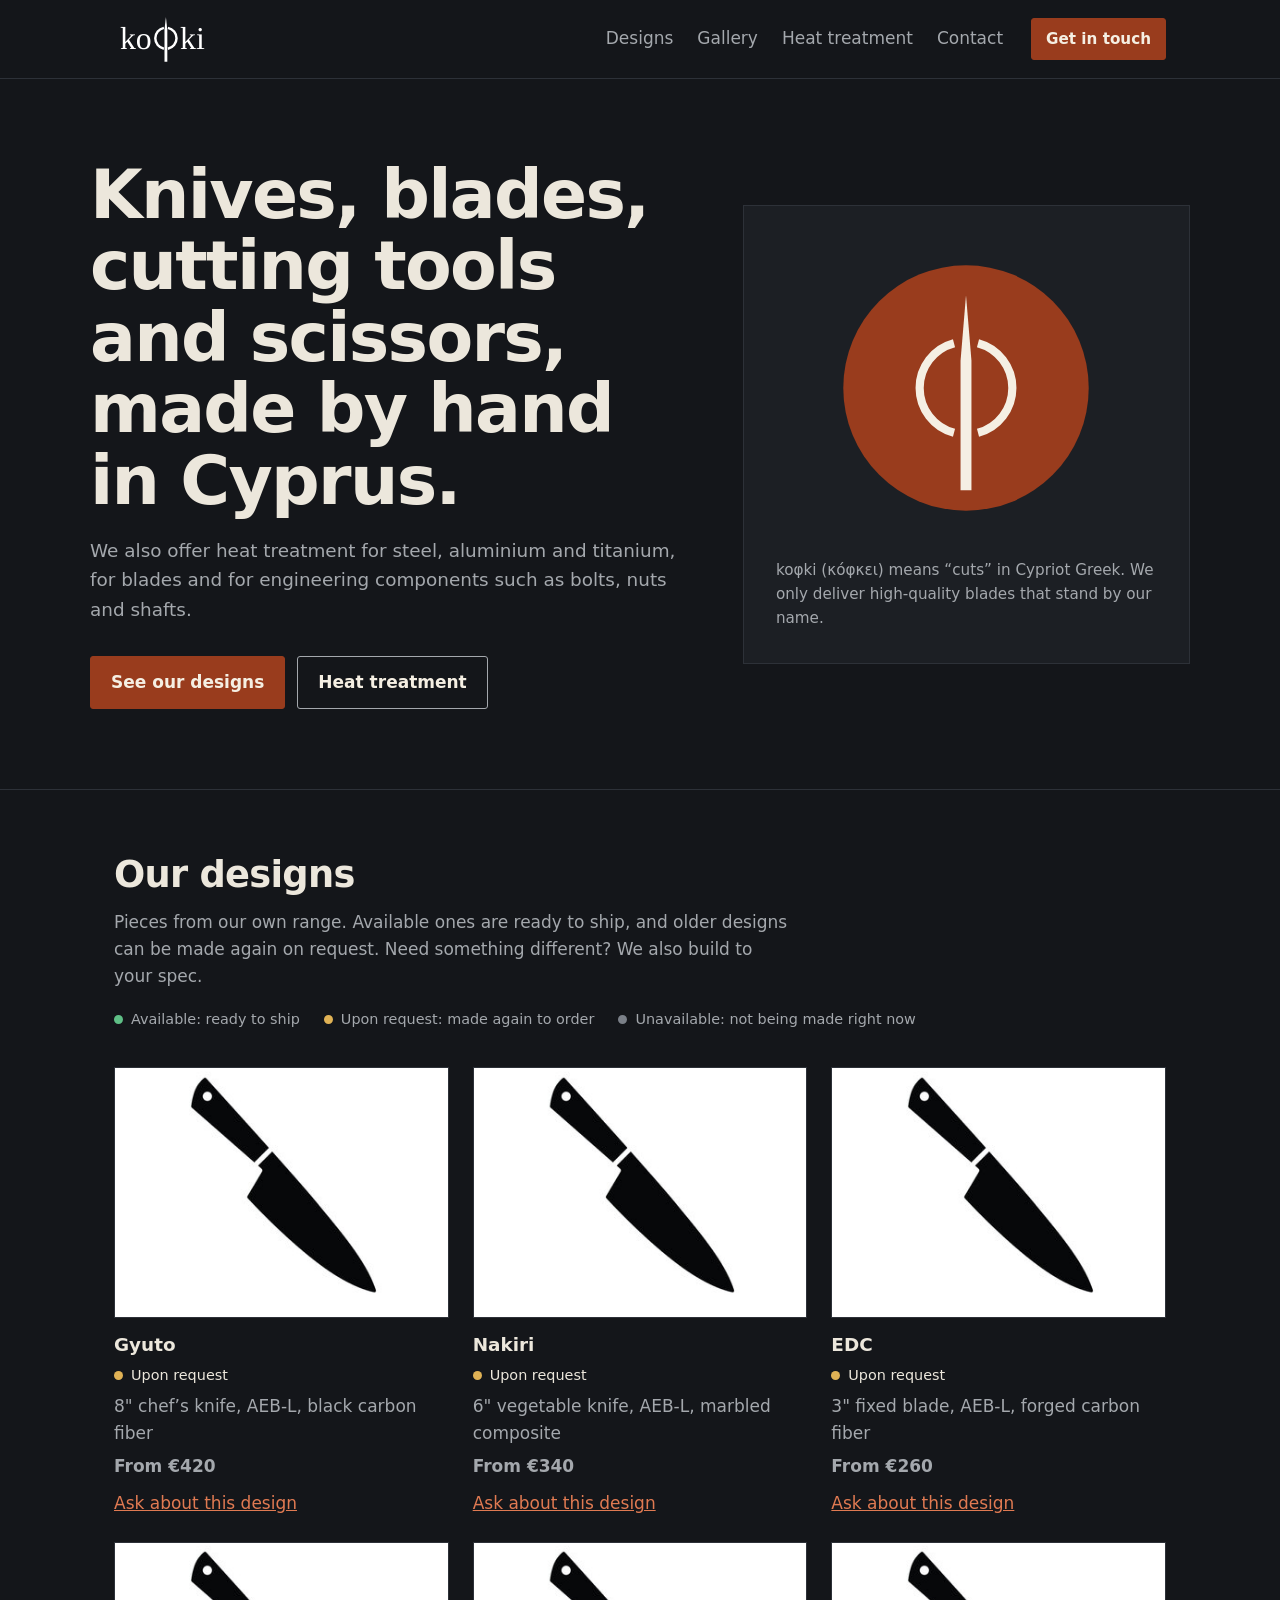
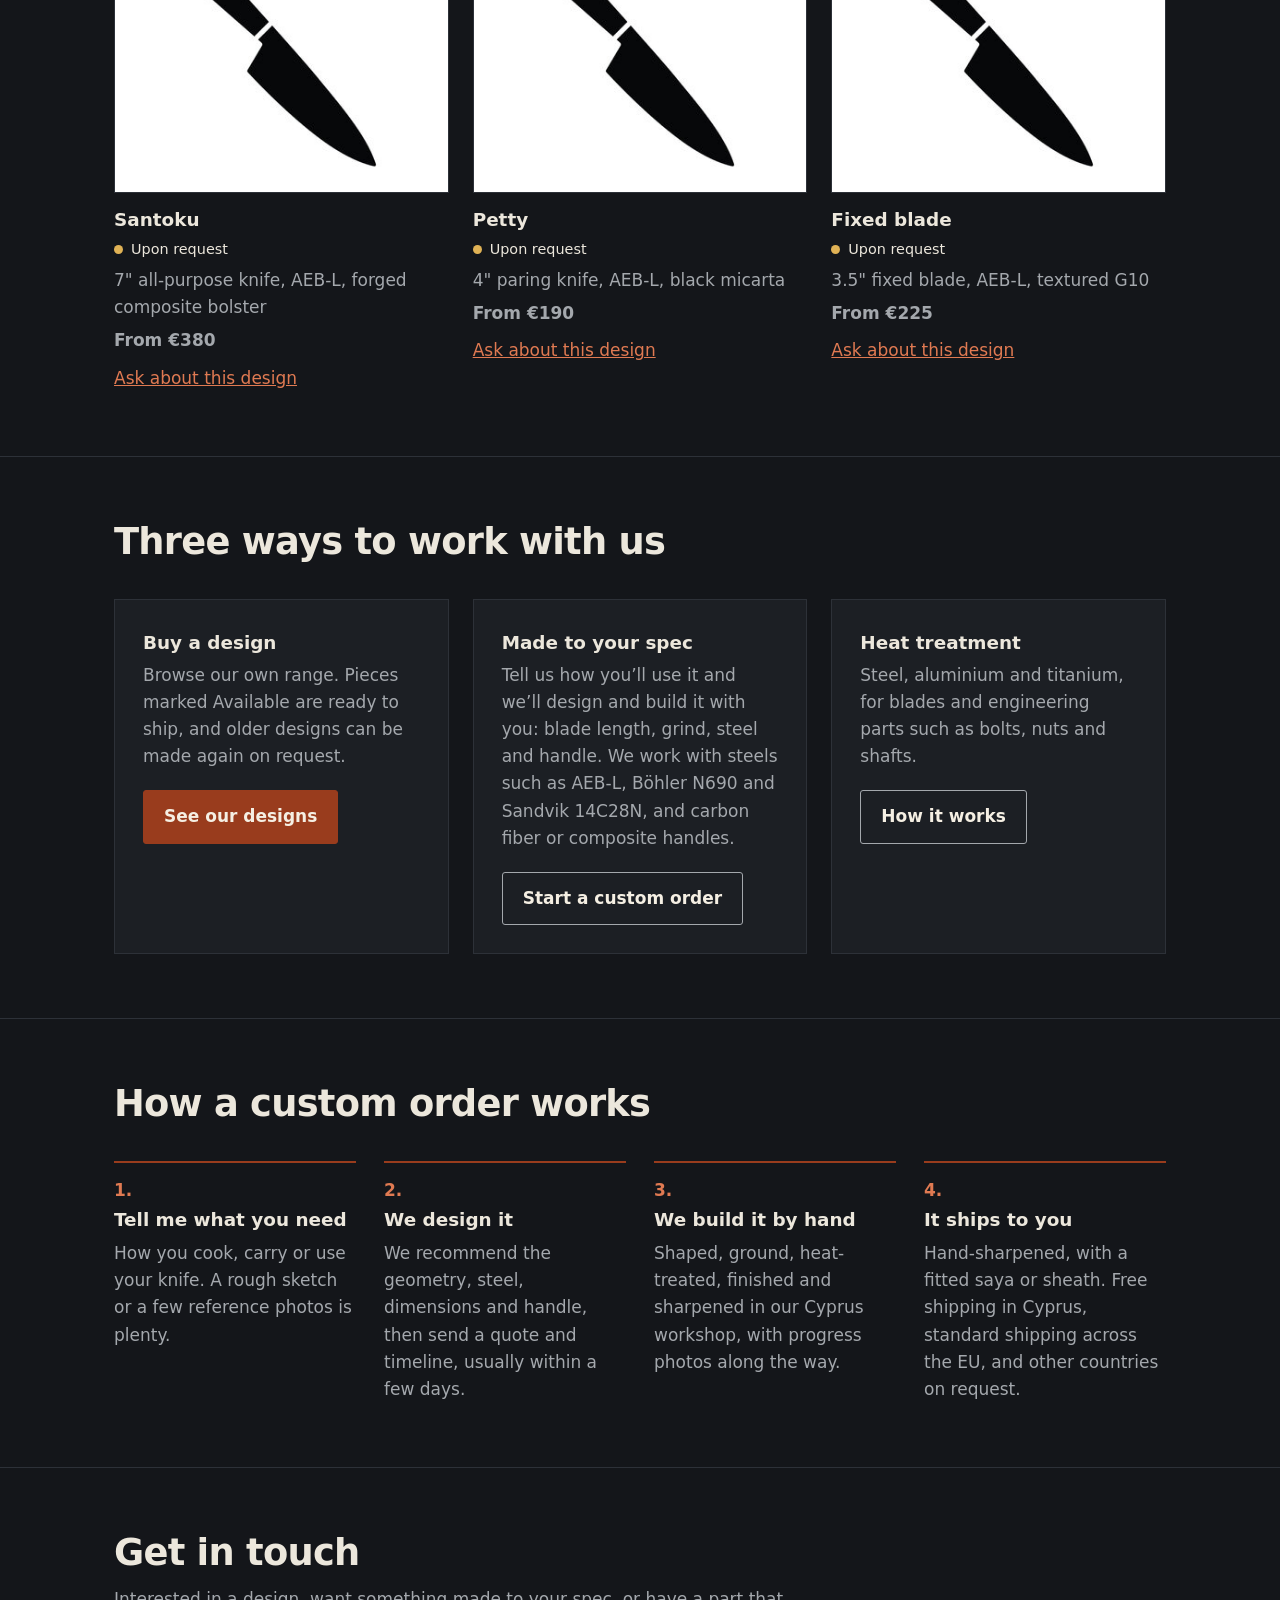
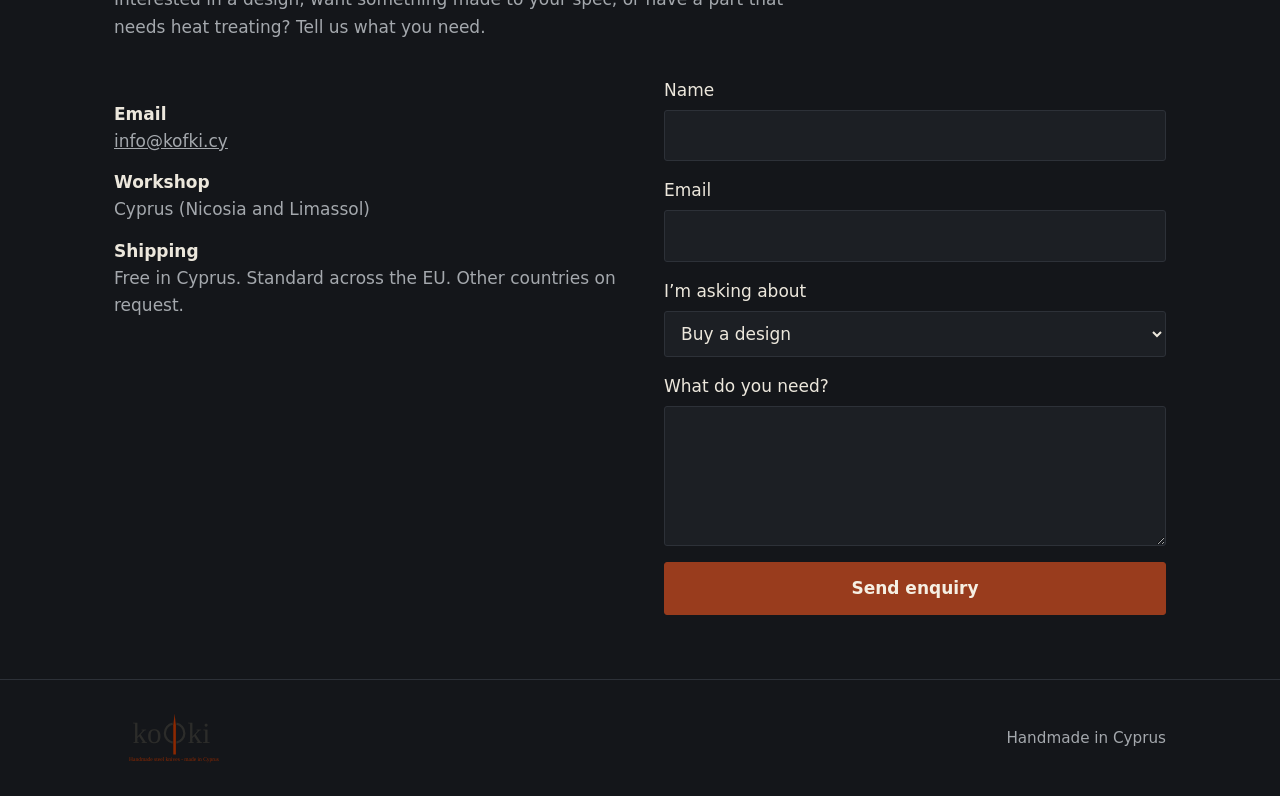
==== commit 54795fde: "Add files via upload" ====
--- a/index.html
+++ b/index.html
@@ -3,8 +3,8 @@
 <head>
 <meta charset="utf-8">
 <meta name="viewport" content="width=device-width, initial-scale=1">
-<title>koφki — Handmade knives, made to order in Cyprus</title>
-<meta name="description" content="Handmade knives built to order in Cyprus, plus heat treatment for blades and small steel parts.">
+<title>koφki — Handmade knives, blades and cutting tools from Cyprus</title>
+<meta name="description" content="Knives, blades, cutting tools and scissors made by hand in Cyprus, plus heat treatment for steel, aluminium and titanium.">
 <link rel="icon" href="images/brand/kofki-icon.svg" type="image/svg+xml">
 <link rel="preconnect" href="https://fonts.googleapis.com">
 <link rel="preconnect" href="https://fonts.gstatic.com" crossorigin>
@@ -16,82 +16,84 @@
   <div class="bar">
     <a href="index.html"><img src="images/brand/kofki-wordmark-header.svg" alt="koφki"></a>
     <nav aria-label="Main">
-      <a href="#work">Work</a>
+      <a href="#designs">Designs</a>
       <a href="gallery.html">Gallery</a>
       <a href="heat-treatment.html">Heat treatment</a>
       <a href="#contact">Contact</a>
     </nav>
-    <a class="btn sm" href="#contact">Commission a knife</a>
+    <a class="btn sm" href="#contact">Get in touch</a>
   </div>
 </header>
 
 <main>
 <div class="wrap hero">
   <div>
-    <h1>Knives made by hand in Cyprus.</h1>
-    <p class="lead">Kitchen, outdoor and everyday knives, built to order around how you use them. I also heat-treat blades and small steel parts.</p>
+    <h1>Knives, blades, cutting tools and scissors, made by hand in Cyprus.</h1>
+    <p class="lead">We also offer heat treatment for steel, aluminium and titanium, for blades and for engineering components such as bolts, nuts and shafts.</p>
     <div class="actions">
-      <a class="btn" href="#contact">Commission a knife</a>
+      <a class="btn" href="#designs">See our designs</a>
       <a class="btn alt" href="heat-treatment.html">Heat treatment</a>
     </div>
   </div>
   <figure class="mark">
     <svg viewBox="120 130 220 220" role="img" aria-label="The koφki mark: a blade seen edge-on inside a circle" xmlns="http://www.w3.org/2000/svg"><circle r="90" transform="translate(230 240)" fill="#993c1d"/><path d="M221.2,207.16c-14.861521,3.984807-25.194638,17.453529-25.194638,32.84s10.333117,28.855193,25.194638,32.84" fill="none" stroke="#f5efe3" stroke-width="6"/><path d="M238.8,207.16c14.861521,3.984807,25.194638,17.453529,25.194638,32.84s-10.333117,28.855193-25.194638,32.84" fill="none" stroke="#f5efe3" stroke-width="6"/><polygon points="230,172 234,220 234,315 226,315 226,220" fill="#f5efe3"/></svg>
-    <figcaption>koφki means “cuts” in Cypriot Greek. The φ in the name is a blade seen tip-on, inside a circle.</figcaption>
+    <figcaption>koφki (κόφκει) means “cuts” in Cypriot Greek. We only deliver high-quality blades that stand by our name.</figcaption>
   </figure>
 </div>
 
-<section id="work">
+<section id="designs">
   <div class="wrap">
-    <h2>Recent work</h2>
-    <p class="sub">All of these have sold. They show the kind of grinds, materials and prices to expect; yours is made to your spec.</p>
+    <h2>Our designs</h2>
+    <p class="sub">Pieces from our own range. Available ones are ready to ship, and older designs can be made again on request. Need something different? We also build to your spec.</p>
+    <div class="legend"><span class="status s-yes">Available: ready to ship</span><span class="status s-req">Upon request: made again to order</span><span class="status s-no">Unavailable: not being made right now</span></div>
     <div class="grid">
-      <article class="card"><img src="images/knives/petra-gyro.jpg" alt="8 inch gyuto with black carbon fiber handle" loading="lazy"><h3>Gyuto</h3><p>8" chef’s knife, AEB-L, black carbon fiber</p><p class="price">€420</p></article>
-      <article class="card"><img src="images/knives/akamas.jpg" alt="6 inch nakiri with marbled composite handle" loading="lazy"><h3>Nakiri</h3><p>6" vegetable knife, AEB-L, marbled composite</p><p class="price">€340</p></article>
-      <article class="card"><img src="images/knives/troodos-edc.jpg" alt="3 inch fixed blade with forged carbon fiber handle" loading="lazy"><h3>EDC</h3><p>3" fixed blade, AEB-L, forged carbon fiber</p><p class="price">€260</p></article>
-      <article class="card"><img src="images/knives/larnaka-santoku.jpg" alt="7 inch santoku with forged composite bolster" loading="lazy"><h3>Santoku</h3><p>7" all-purpose knife, AEB-L, forged composite bolster</p><p class="price">€380</p></article>
-      <article class="card"><img src="images/knives/paphos-paring.jpg" alt="4 inch petty knife with black micarta handle" loading="lazy"><h3>Petty</h3><p>4" paring knife, AEB-L, black micarta</p><p class="price">€190</p></article>
-      <article class="card"><img src="images/knives/kyrenia-edc.jpg" alt="3.5 inch fixed blade with textured G10 handle" loading="lazy"><h3>Fixed blade</h3><p>3.5" fixed blade, AEB-L, textured G10</p><p class="price">€225</p></article>
+      <article class="card"><img src="images/knives/petra-gyro.jpg" alt="8 inch gyuto with black carbon fiber handle" loading="lazy"><h3>Gyuto</h3><div class="status s-req">Upon request</div><p>8" chef’s knife, AEB-L, black carbon fiber</p><p class="price">From €420</p><a class="ask" href="#contact" data-topic="Buy a design" data-item="Gyuto">Ask about this design</a></article>
+      <article class="card"><img src="images/knives/akamas.jpg" alt="6 inch nakiri with marbled composite handle" loading="lazy"><h3>Nakiri</h3><div class="status s-req">Upon request</div><p>6" vegetable knife, AEB-L, marbled composite</p><p class="price">From €340</p><a class="ask" href="#contact" data-topic="Buy a design" data-item="Nakiri">Ask about this design</a></article>
+      <article class="card"><img src="images/knives/troodos-edc.jpg" alt="3 inch fixed blade with forged carbon fiber handle" loading="lazy"><h3>EDC</h3><div class="status s-req">Upon request</div><p>3" fixed blade, AEB-L, forged carbon fiber</p><p class="price">From €260</p><a class="ask" href="#contact" data-topic="Buy a design" data-item="EDC">Ask about this design</a></article>
+      <article class="card"><img src="images/knives/larnaka-santoku.jpg" alt="7 inch santoku with forged composite bolster" loading="lazy"><h3>Santoku</h3><div class="status s-req">Upon request</div><p>7" all-purpose knife, AEB-L, forged composite bolster</p><p class="price">From €380</p><a class="ask" href="#contact" data-topic="Buy a design" data-item="Santoku">Ask about this design</a></article>
+      <article class="card"><img src="images/knives/paphos-paring.jpg" alt="4 inch petty knife with black micarta handle" loading="lazy"><h3>Petty</h3><div class="status s-req">Upon request</div><p>4" paring knife, AEB-L, black micarta</p><p class="price">From €190</p><a class="ask" href="#contact" data-topic="Buy a design" data-item="Petty">Ask about this design</a></article>
+      <article class="card"><img src="images/knives/kyrenia-edc.jpg" alt="3.5 inch fixed blade with textured G10 handle" loading="lazy"><h3>Fixed blade</h3><div class="status s-req">Upon request</div><p>3.5" fixed blade, AEB-L, textured G10</p><p class="price">From €225</p><a class="ask" href="#contact" data-topic="Buy a design" data-item="Fixed blade">Ask about this design</a></article>
     </div>
   </div>
 </section>
 
 <section>
   <div class="wrap">
-    <h2>What I can make for you</h2>
+    <h2>Three ways to work with us</h2>
     <div class="paths">
-      <div class="path"><h3>A knife built to order</h3><p>Premium European steels such as AEB-L, Böhler N690 and Sandvik 14C28N, with carbon fiber or composite handles. Quoted to your blade length, grind and handle material.</p><a class="btn" href="#contact">Commission a knife</a></div>
-      <div class="path"><h3>Heat treatment</h3><p>Controlled heat treatment for blades, tools and smaller engineering components, reviewed job by job.</p><a class="btn alt" href="heat-treatment.html">See how it works</a></div>
+      <div class="path"><h3>Buy a design</h3><p>Browse our own range. Pieces marked Available are ready to ship, and older designs can be made again on request.</p><a class="btn" href="#designs">See our designs</a></div>
+      <div class="path"><h3>Made to your spec</h3><p>Tell us how you’ll use it and we’ll design and build it with you: blade length, grind, steel and handle. We work with steels such as AEB-L, Böhler N690 and Sandvik 14C28N, and carbon fiber or composite handles.</p><a class="btn alt" href="#contact" data-topic="Custom order">Start a custom order</a></div>
+      <div class="path"><h3>Heat treatment</h3><p>Steel, aluminium and titanium, for blades and engineering parts such as bolts, nuts and shafts.</p><a class="btn alt" href="heat-treatment.html">How it works</a></div>
     </div>
   </div>
 </section>
 
 <section>
   <div class="wrap">
-    <h2>How a commission works</h2>
+    <h2>How a custom order works</h2>
     <ol class="steps">
       <li><h3>Tell me what you need</h3><p>How you cook, carry or use your knife. A rough sketch or a few reference photos is plenty.</p></li>
-      <li><h3>We design it</h3><p>I recommend the geometry, steel, dimensions and handle, then send a quote and timeline, usually within a few days.</p></li>
-      <li><h3>I build it by hand</h3><p>Shaped, ground, heat-treated, finished and sharpened in my Cyprus workshop, with progress photos along the way.</p></li>
-      <li><h3>It ships to you</h3><p>Hand-sharpened, with a fitted saya or sheath. Standard shipping across the EU; UK, US and Australia on request.</p></li>
+      <li><h3>We design it</h3><p>We recommend the geometry, steel, dimensions and handle, then send a quote and timeline, usually within a few days.</p></li>
+      <li><h3>We build it by hand</h3><p>Shaped, ground, heat-treated, finished and sharpened in our Cyprus workshop, with progress photos along the way.</p></li>
+      <li><h3>It ships to you</h3><p>Hand-sharpened, with a fitted saya or sheath. Free shipping in Cyprus, standard shipping across the EU, and other countries on request.</p></li>
     </ol>
   </div>
 </section>
 
 <section id="contact">
   <div class="wrap">
-    <h2>Tell me what you need</h2>
-    <p class="sub">You don’t need to know the steel or the profile. Describe the job and we’ll work out the details.</p>
+    <h2>Get in touch</h2>
+    <p class="sub">Interested in a design, want something made to your spec, or have a part that needs heat treating? Tell us what you need.</p>
     <div class="contact">
       <dl>
         <dt>Email</dt><dd><a href="mailto:info@kofki.cy">info@kofki.cy</a></dd>
         <dt>Workshop</dt><dd>Cyprus (Nicosia and Limassol)</dd>
-        <dt>Shipping</dt><dd>Standard across the EU; UK, US and Australia on request</dd>
+        <dt>Shipping</dt><dd>Free in Cyprus. Standard across the EU. Other countries on request.</dd>
       </dl>
       <form id="f">
         <label>Name<input name="name" required autocomplete="name"></label>
         <label>Email<input name="email" type="email" required autocomplete="email"></label>
-        <label>I’m asking about<select name="topic"><option>Knife commission</option><option>Heat treatment</option><option>Something else</option></select></label>
+        <label>I’m asking about<select name="topic"><option>Buy a design</option><option>Custom order</option><option>Heat treatment</option><option>Something else</option></select></label>
         <label>What do you need?<textarea name="msg" required></textarea></label>
         <button class="btn" type="submit">Send enquiry</button>
       </form>
@@ -108,6 +110,7 @@
 const f=document.getElementById('f');
 const t=new URLSearchParams(location.search).get('topic');
 if(t)f.topic.value=t;
+document.querySelectorAll('[data-topic]').forEach(a=>a.addEventListener('click',()=>{f.topic.value=a.dataset.topic;f.msg.value=a.dataset.item?'I’m interested in the '+a.dataset.item+'.':'';}));
 f.addEventListener('submit',e=>{
   e.preventDefault();
   const d=new FormData(f);
--- a/styles.css
+++ b/styles.css
@@ -0,0 +1,64 @@
+:root{--bg:#14161a;--panel:#1c1f24;--line:#2d3138;--text:#ece7dc;--muted:#a4a8ad;--rust:#993c1d;--rust-hi:#e07a52}
+*{box-sizing:border-box}
+html{scroll-behavior:smooth}
+@media (prefers-reduced-motion:reduce){html{scroll-behavior:auto}}
+body{margin:0;background:var(--bg);color:var(--text);font:400 1.0625rem/1.6 "Archivo",system-ui,sans-serif}
+img,svg{max-width:100%;display:block}
+a{color:inherit}
+:focus-visible{outline:2px solid var(--rust-hi);outline-offset:3px}
+.wrap{max-width:1100px;margin:0 auto;padding:0 24px}
+header{border-bottom:1px solid var(--line)}
+.bar{display:flex;align-items:center;gap:12px 28px;flex-wrap:wrap;max-width:1100px;margin:0 auto;padding:16px 24px}
+.bar img{height:46px;width:auto}
+nav{display:flex;gap:24px;margin-left:auto;flex-wrap:wrap}
+nav a{text-decoration:none;color:var(--muted);font-weight:500}
+nav a:hover,nav a[aria-current]{color:var(--text)}
+.btn{display:inline-block;padding:12px 20px;background:var(--rust);color:#f5efe3;text-decoration:none;border:1px solid var(--rust);border-radius:3px;font:inherit;font-weight:700;cursor:pointer}
+.btn:hover{background:#b0461f;border-color:#b0461f}
+.btn.alt{background:transparent;border-color:var(--muted)}
+.btn.alt:hover{border-color:var(--text)}
+.btn.sm{padding:8px 14px;font-size:.95rem}
+h1{font-size:clamp(2.4rem,6vw,4.25rem);line-height:1.05;letter-spacing:-.025em;font-weight:800;margin:0 0 20px}
+h2{font-size:clamp(1.7rem,3.5vw,2.3rem);line-height:1.15;letter-spacing:-.02em;font-weight:700;margin:0 0 12px}
+h3{font-size:1.15rem;margin:0 0 4px}
+.lead{color:var(--muted);max-width:36em;margin:0 0 32px;font-size:1.15rem}
+.actions{display:flex;gap:12px;flex-wrap:wrap}
+.hero{display:grid;grid-template-columns:1.15fr .85fr;gap:48px;align-items:center;padding:80px 0}
+.mark{background:var(--panel);border:1px solid var(--line);padding:32px;margin:0}
+.mark svg{margin:0 auto;max-height:300px}
+.mark figcaption{color:var(--muted);font-size:.95rem;margin-top:20px}
+section{padding:64px 0;border-top:1px solid var(--line)}
+.sub{color:var(--muted);max-width:40em;margin:0}
+.grid{display:grid;grid-template-columns:repeat(auto-fill,minmax(290px,1fr));gap:24px;margin-top:36px}
+.card img{width:100%;aspect-ratio:4/3;object-fit:cover;background:var(--panel);border:1px solid var(--line);margin-bottom:12px}
+.card p{margin:0;color:var(--muted)}
+.status{display:flex;align-items:center;gap:8px;font-size:.9rem;font-weight:500;margin-bottom:6px}
+.status::before{content:"";width:9px;height:9px;border-radius:50%;background:var(--c)}
+.s-yes{--c:#5fbf86}.s-req{--c:#e0b255}.s-no{--c:#7b8088}
+.legend{display:flex;gap:8px 24px;flex-wrap:wrap;margin-top:18px;color:var(--muted);font-size:.95rem}
+.legend .status{margin:0;color:var(--muted);font-weight:400}
+.card a.ask{display:inline-block;margin-top:10px;color:var(--rust-hi);font-weight:500}
+.price{color:var(--text);font-weight:700;margin-top:6px!important}
+.paths{display:grid;grid-template-columns:repeat(auto-fit,minmax(260px,1fr));gap:24px;margin-top:36px}
+.path{background:var(--panel);border:1px solid var(--line);padding:28px}
+.path p{color:var(--muted);margin:0 0 20px}
+ol.steps{list-style:none;counter-reset:s;padding:0;margin:36px 0 0;display:grid;grid-template-columns:repeat(auto-fit,minmax(230px,1fr));gap:28px}
+ol.steps li{counter-increment:s;border-top:2px solid var(--rust);padding-top:14px}
+ol.steps li::before{content:counter(s) ".";color:var(--rust-hi);font-weight:700}
+ol.steps p{color:var(--muted);margin:6px 0 0}
+.contact{display:grid;grid-template-columns:1fr 1fr;gap:48px;margin-top:36px}
+dl{margin:24px 0 0}dt{font-weight:700}dd{margin:0 0 14px;color:var(--muted)}
+form{display:grid;gap:16px}
+label{display:grid;gap:6px;font-weight:500}
+input,select,textarea{font:inherit;color:var(--text);background:var(--panel);border:1px solid var(--line);border-radius:3px;padding:11px 12px}
+textarea{min-height:140px;resize:vertical}
+.list{padding-left:1.2em;color:var(--muted);max-width:36em}
+.list li{margin-bottom:6px}
+.two{display:grid;grid-template-columns:1fr 1fr;gap:48px;align-items:start}
+.two img{border:1px solid var(--line);width:100%}
+.gallery{display:grid;grid-template-columns:repeat(auto-fill,minmax(300px,1fr));gap:16px;margin-top:36px}
+.gallery img{width:100%;aspect-ratio:1;object-fit:cover;background:var(--panel);border:1px solid var(--line)}
+footer{border-top:1px solid var(--line);padding:32px 0;color:var(--muted);font-size:.95rem}
+footer .wrap{display:flex;justify-content:space-between;align-items:center;gap:16px;flex-wrap:wrap}
+footer img{height:52px;width:auto}
+@media (max-width:800px){.bar img{height:38px}footer img{height:44px}.hero,.two,.contact,.paths{grid-template-columns:1fr}.hero{padding:44px 0;gap:32px}section{padding:48px 0}.bar{padding:14px 20px}nav{margin-left:0;width:100%;gap:18px}.bar .btn{margin-left:auto}}
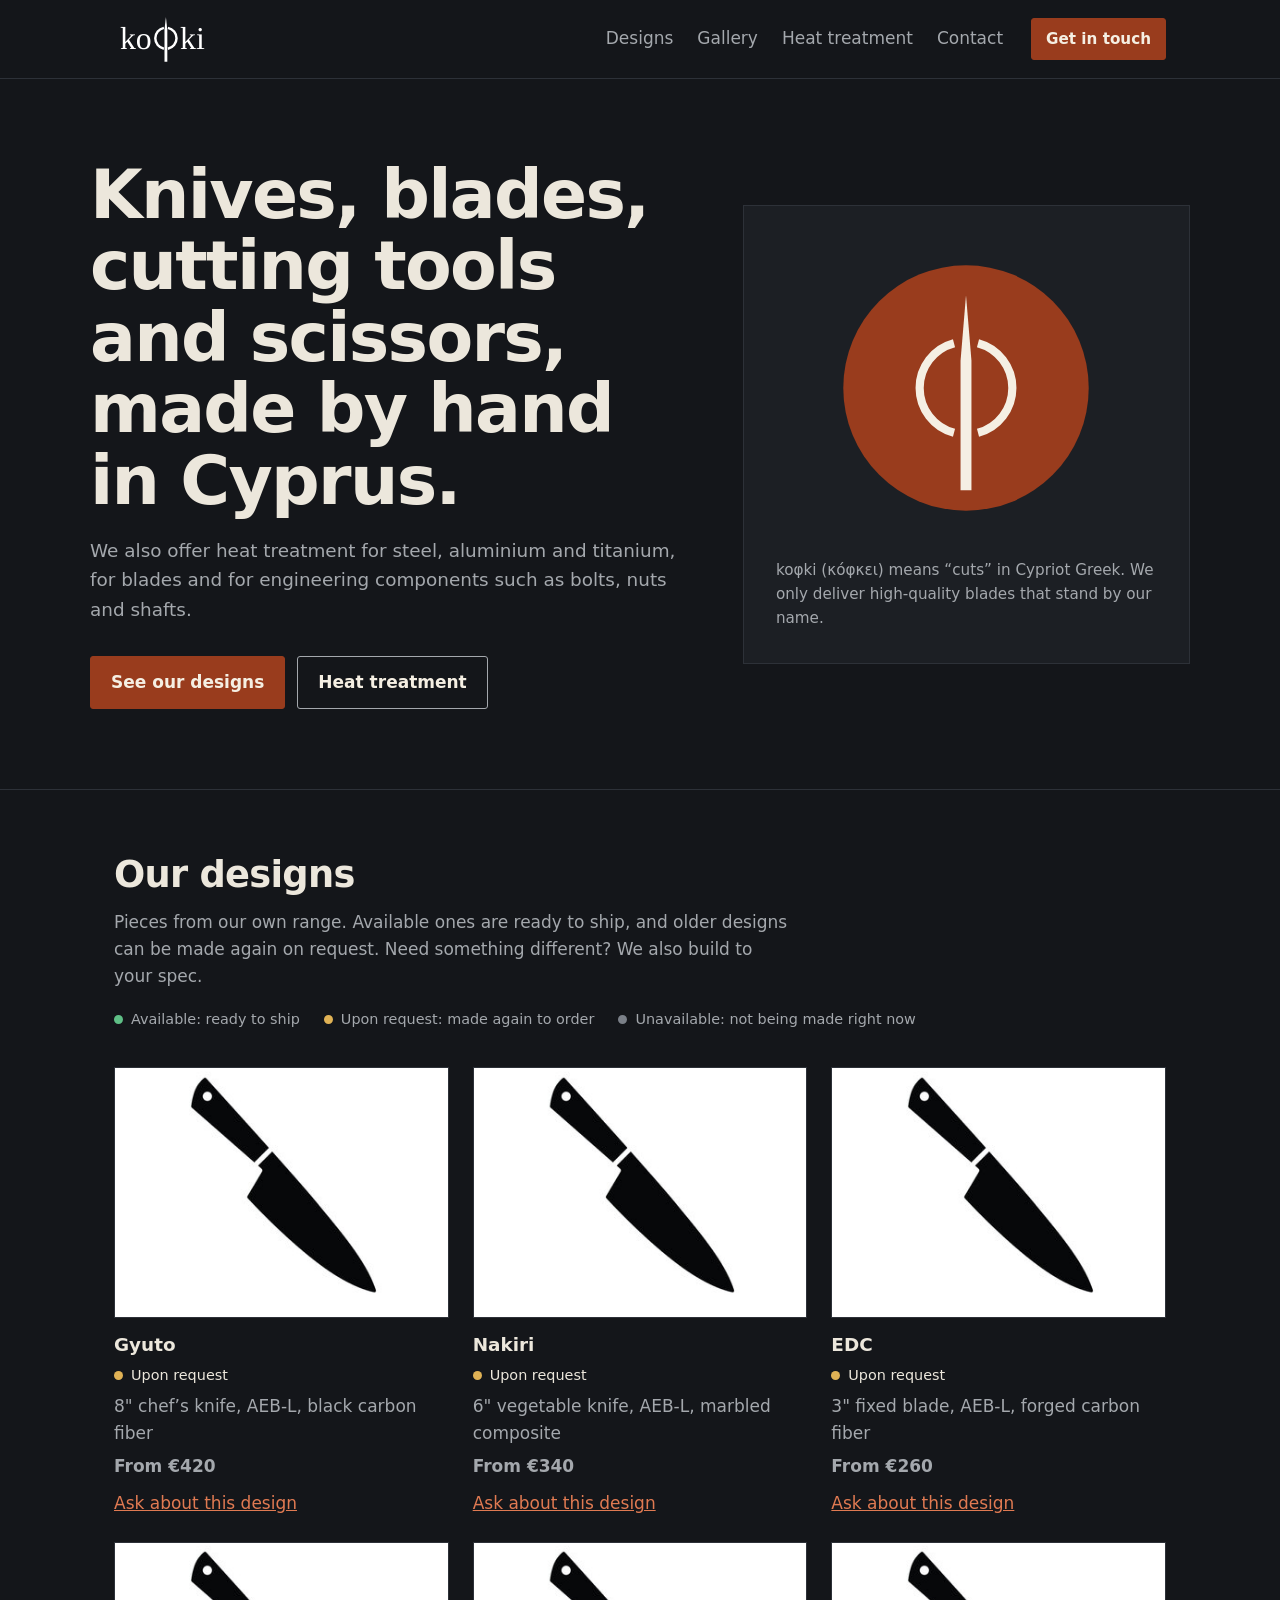
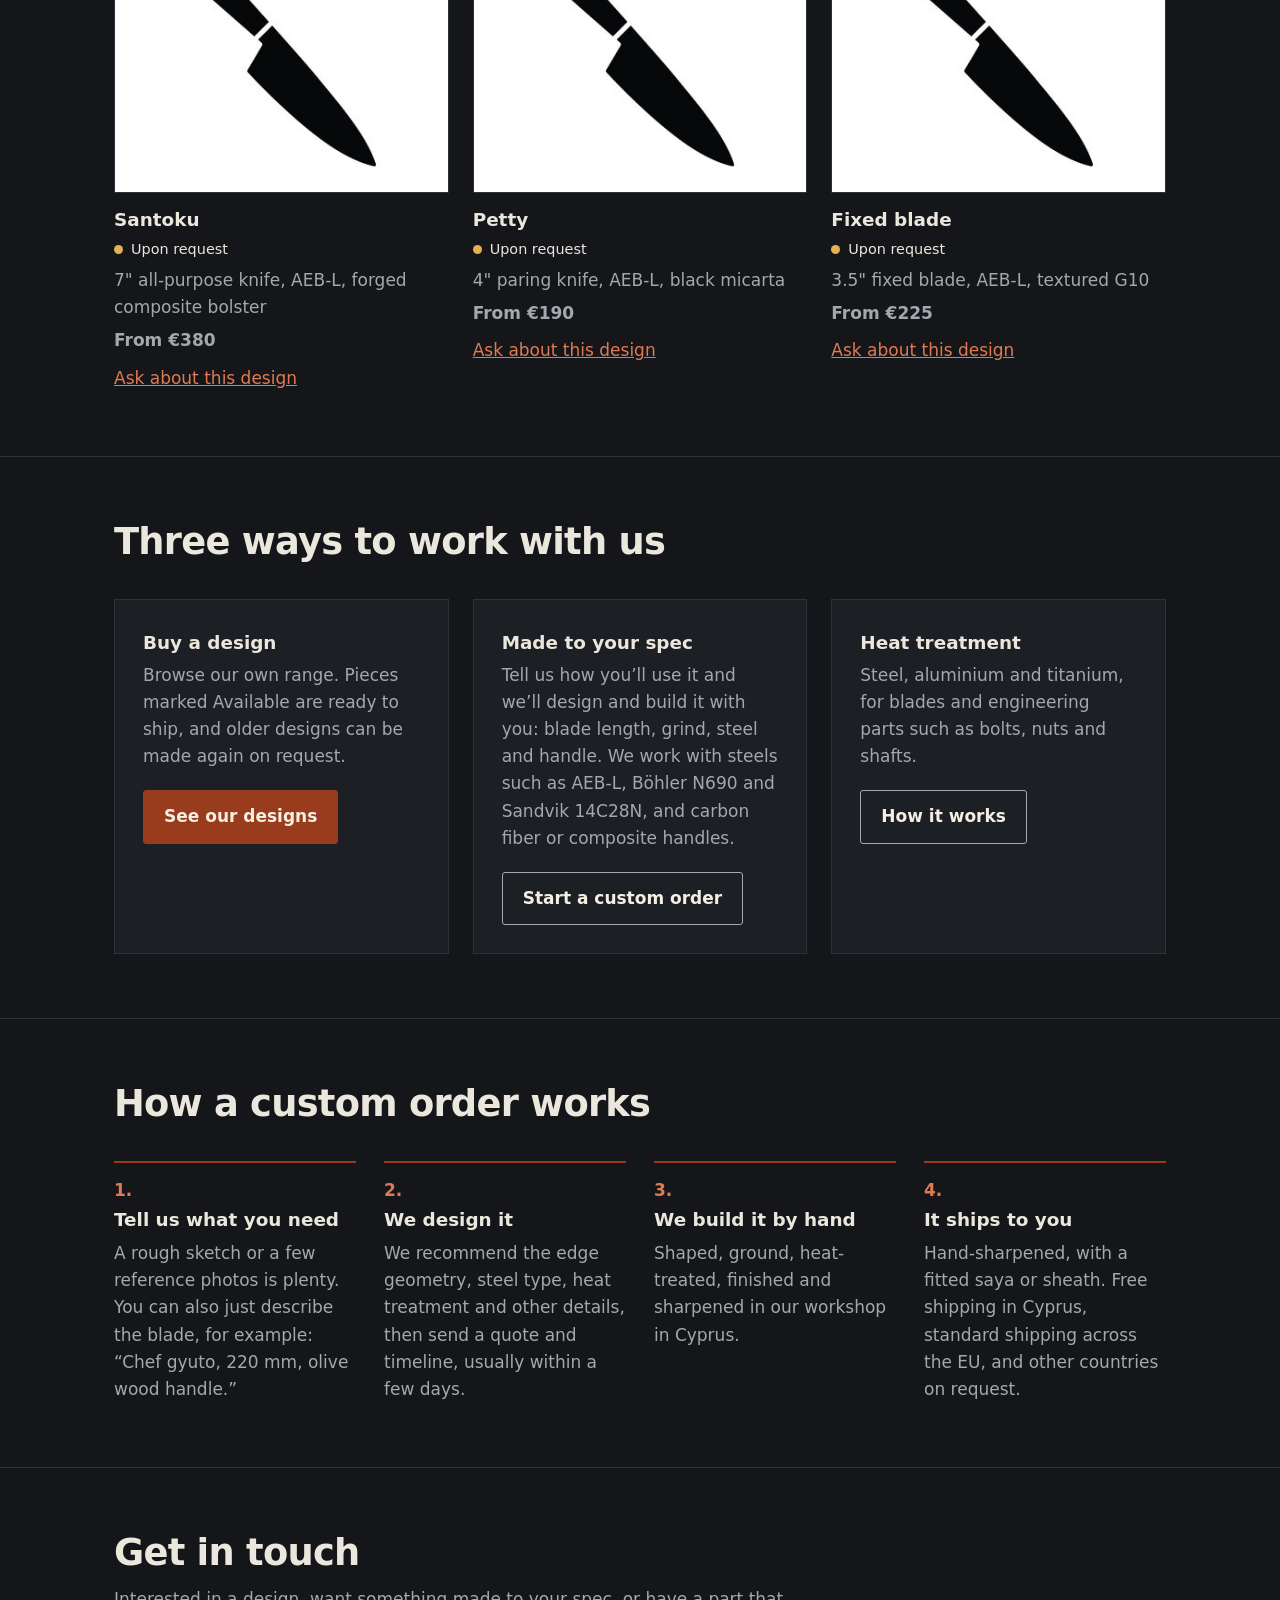
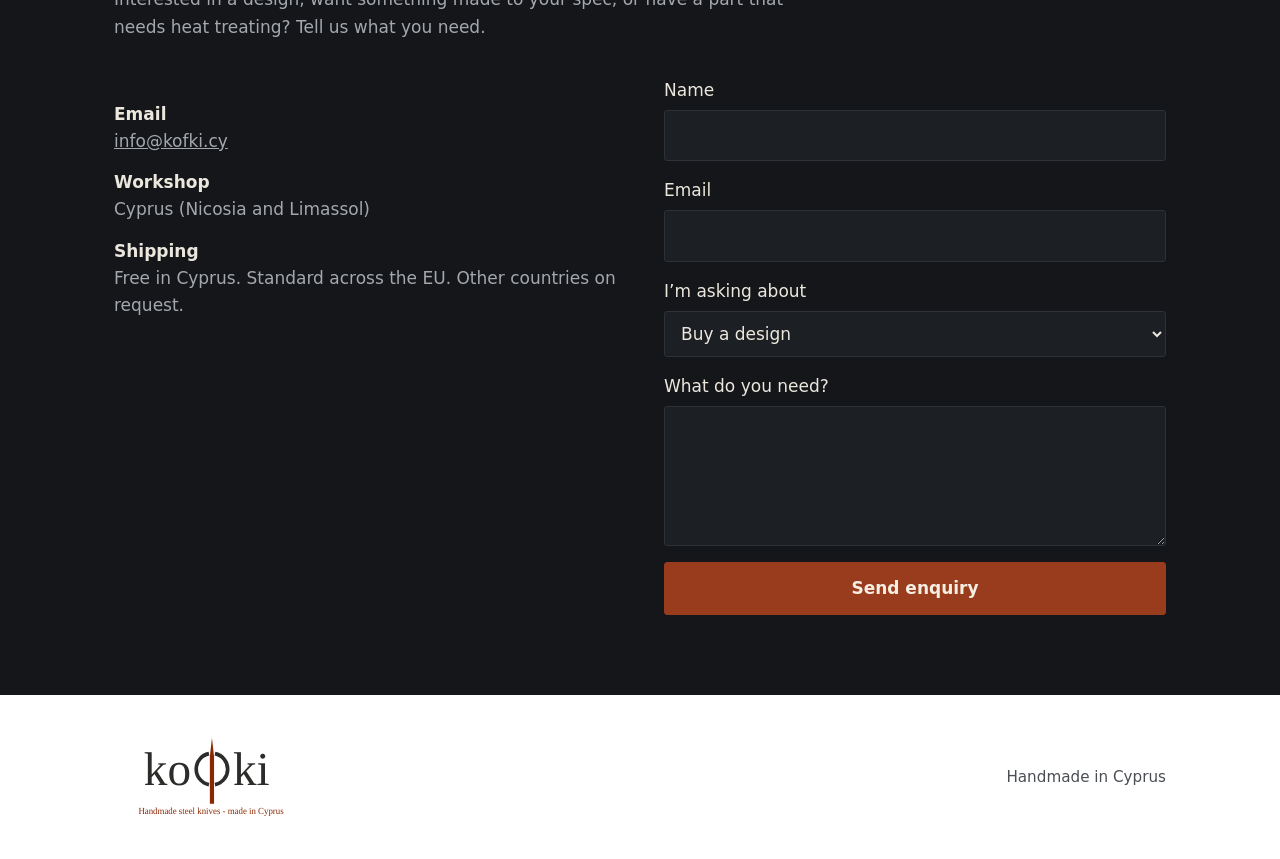
==== commit 506888b8: "Add files via upload" ====
--- a/index.html
+++ b/index.html
@@ -72,9 +72,9 @@
   <div class="wrap">
     <h2>How a custom order works</h2>
     <ol class="steps">
-      <li><h3>Tell me what you need</h3><p>How you cook, carry or use your knife. A rough sketch or a few reference photos is plenty.</p></li>
-      <li><h3>We design it</h3><p>We recommend the geometry, steel, dimensions and handle, then send a quote and timeline, usually within a few days.</p></li>
-      <li><h3>We build it by hand</h3><p>Shaped, ground, heat-treated, finished and sharpened in our Cyprus workshop, with progress photos along the way.</p></li>
+      <li><h3>Tell us what you need</h3><p>A rough sketch or a few reference photos is plenty. You can also just describe the blade, for example: “Chef gyuto, 220 mm, olive wood handle.”</p></li>
+      <li><h3>We design it</h3><p>We recommend the edge geometry, steel type, heat treatment and other details, then send a quote and timeline, usually within a few days.</p></li>
+      <li><h3>We build it by hand</h3><p>Shaped, ground, heat-treated, finished and sharpened in our workshop in Cyprus.</p></li>
       <li><h3>It ships to you</h3><p>Hand-sharpened, with a fitted saya or sheath. Free shipping in Cyprus, standard shipping across the EU, and other countries on request.</p></li>
     </ol>
   </div>
@@ -90,12 +90,15 @@
         <dt>Workshop</dt><dd>Cyprus (Nicosia and Limassol)</dd>
         <dt>Shipping</dt><dd>Free in Cyprus. Standard across the EU. Other countries on request.</dd>
       </dl>
-      <form id="f">
+      <form id="f" action="https://formspree.io/f/YOUR_FORM_ID" method="POST">
+        <input type="hidden" name="_subject" value="New enquiry from kofki.cy">
+        <input type="text" name="_gotcha" tabindex="-1" autocomplete="off" style="display:none">
         <label>Name<input name="name" required autocomplete="name"></label>
         <label>Email<input name="email" type="email" required autocomplete="email"></label>
         <label>I’m asking about<select name="topic"><option>Buy a design</option><option>Custom order</option><option>Heat treatment</option><option>Something else</option></select></label>
-        <label>What do you need?<textarea name="msg" required></textarea></label>
+        <label>What do you need?<textarea name="message" required></textarea></label>
         <button class="btn" type="submit">Send enquiry</button>
+        <p id="status" role="status" aria-live="polite"></p>
       </form>
     </div>
   </div>
@@ -110,12 +113,17 @@
 const f=document.getElementById('f');
 const t=new URLSearchParams(location.search).get('topic');
 if(t)f.topic.value=t;
-document.querySelectorAll('[data-topic]').forEach(a=>a.addEventListener('click',()=>{f.topic.value=a.dataset.topic;f.msg.value=a.dataset.item?'I’m interested in the '+a.dataset.item+'.':'';}));
-f.addEventListener('submit',e=>{
+document.querySelectorAll('[data-topic]').forEach(a=>a.addEventListener('click',()=>{f.topic.value=a.dataset.topic;f.message.value=a.dataset.item?'I’m interested in the '+a.dataset.item+'.':'';}));
+f.addEventListener('submit',async e=>{
   e.preventDefault();
-  const d=new FormData(f);
-  const body=d.get('msg')+'\n\n'+d.get('name')+' ('+d.get('email')+')';
-  location.href='mailto:info@kofki.cy?subject='+encodeURIComponent(d.get('topic'))+'&body='+encodeURIComponent(body);
+  const b=f.querySelector('button[type=submit]'),st=document.getElementById('status');
+  b.disabled=true;st.textContent='Sending…';
+  try{
+    const r=await fetch(f.action,{method:'POST',body:new FormData(f),headers:{Accept:'application/json'}});
+    if(!r.ok)throw new Error();
+    f.reset();st.textContent='Thanks, your message has been sent. We’ll reply soon.';
+  }catch(err){st.textContent='Something went wrong. Please try again or email info@kofki.cy.';}
+  b.disabled=false;
 });
 </script>
 </body>
--- a/styles.css
+++ b/styles.css
@@ -52,13 +52,14 @@
 label{display:grid;gap:6px;font-weight:500}
 input,select,textarea{font:inherit;color:var(--text);background:var(--panel);border:1px solid var(--line);border-radius:3px;padding:11px 12px}
 textarea{min-height:140px;resize:vertical}
+#status{margin:0;color:var(--muted)}
 .list{padding-left:1.2em;color:var(--muted);max-width:36em}
 .list li{margin-bottom:6px}
 .two{display:grid;grid-template-columns:1fr 1fr;gap:48px;align-items:start}
 .two img{border:1px solid var(--line);width:100%}
 .gallery{display:grid;grid-template-columns:repeat(auto-fill,minmax(300px,1fr));gap:16px;margin-top:36px}
 .gallery img{width:100%;aspect-ratio:1;object-fit:cover;background:var(--panel);border:1px solid var(--line)}
-footer{border-top:1px solid var(--line);padding:32px 0;color:var(--muted);font-size:.95rem}
+footer{background:#fff;color:#4a4d52;padding:40px 0;font-size:.95rem}
 footer .wrap{display:flex;justify-content:space-between;align-items:center;gap:16px;flex-wrap:wrap}
-footer img{height:52px;width:auto}
-@media (max-width:800px){.bar img{height:38px}footer img{height:44px}.hero,.two,.contact,.paths{grid-template-columns:1fr}.hero{padding:44px 0;gap:32px}section{padding:48px 0}.bar{padding:14px 20px}nav{margin-left:0;width:100%;gap:18px}.bar .btn{margin-left:auto}}
+footer img{height:84px;width:auto}
+@media (max-width:800px){.bar img{height:38px}footer img{height:64px}.hero,.two,.contact,.paths{grid-template-columns:1fr}.hero{padding:44px 0;gap:32px}section{padding:48px 0}.bar{padding:14px 20px}nav{margin-left:0;width:100%;gap:18px}.bar .btn{margin-left:auto}}
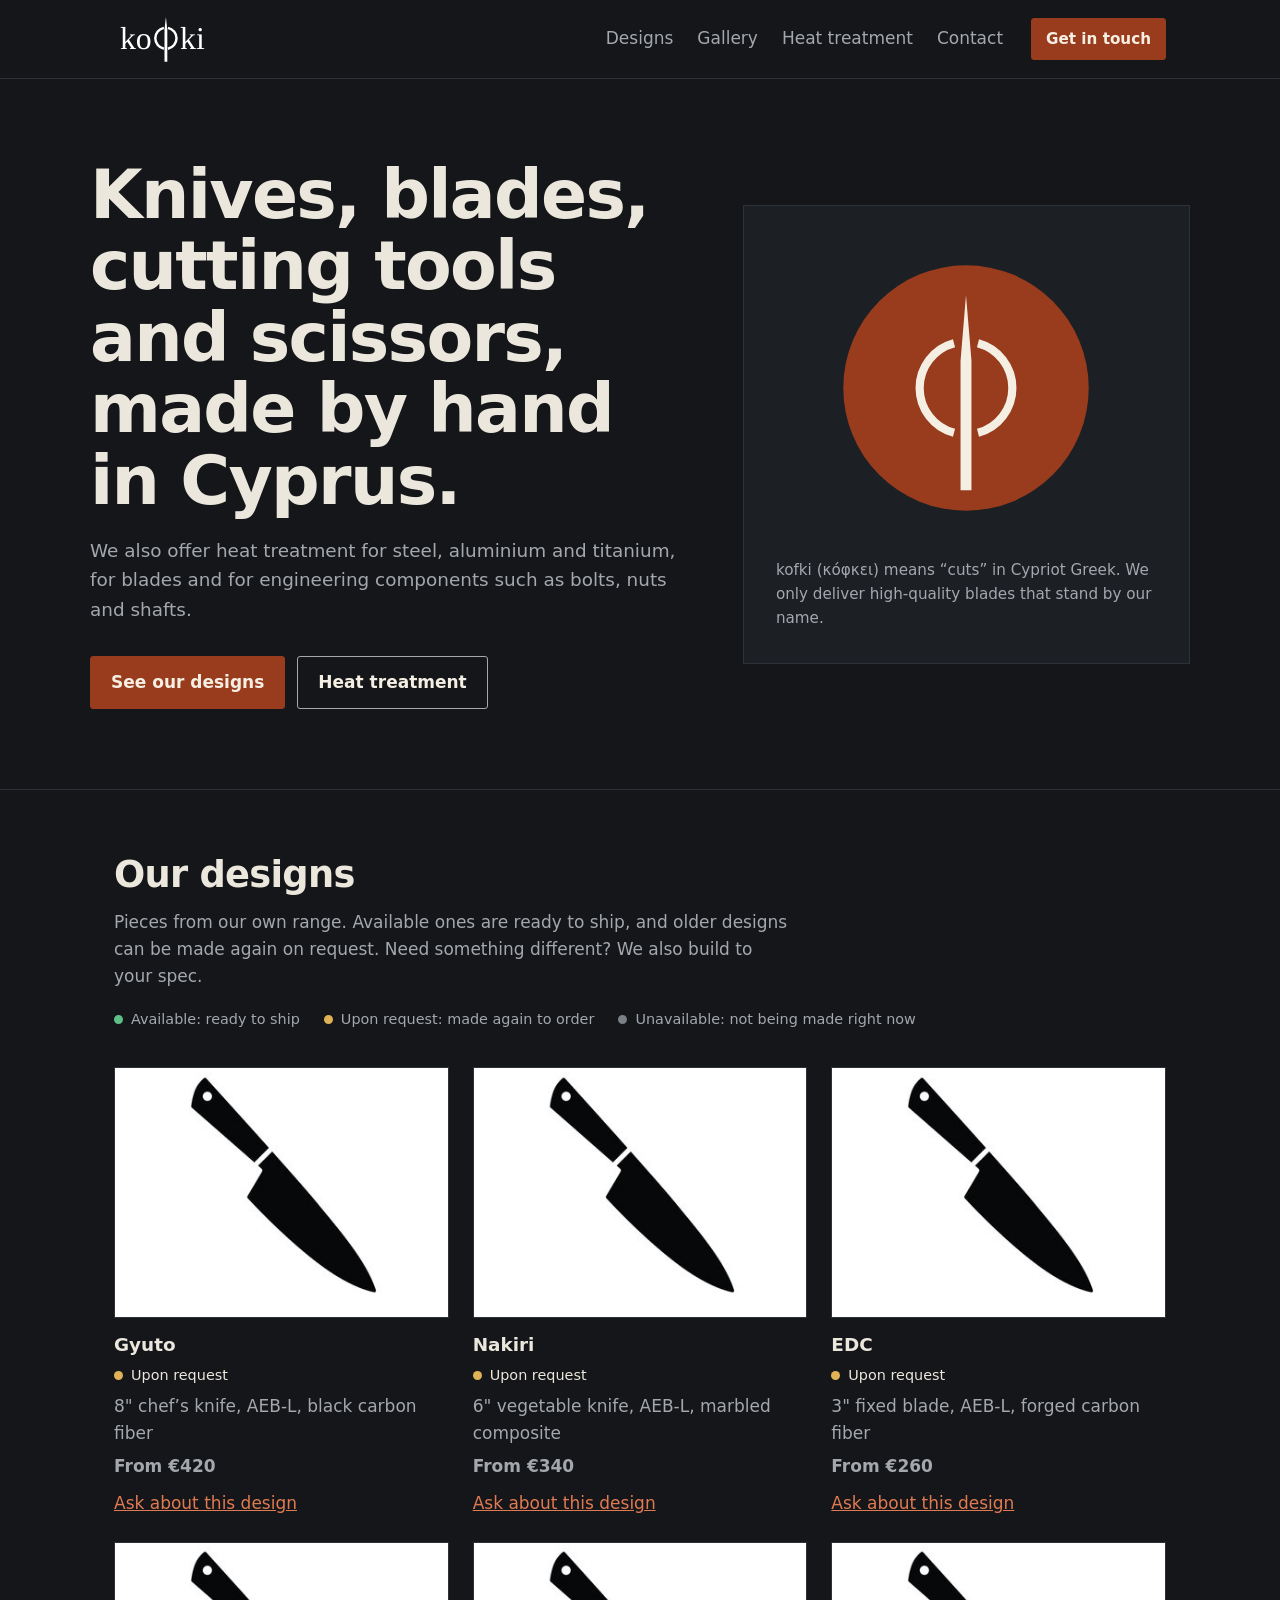
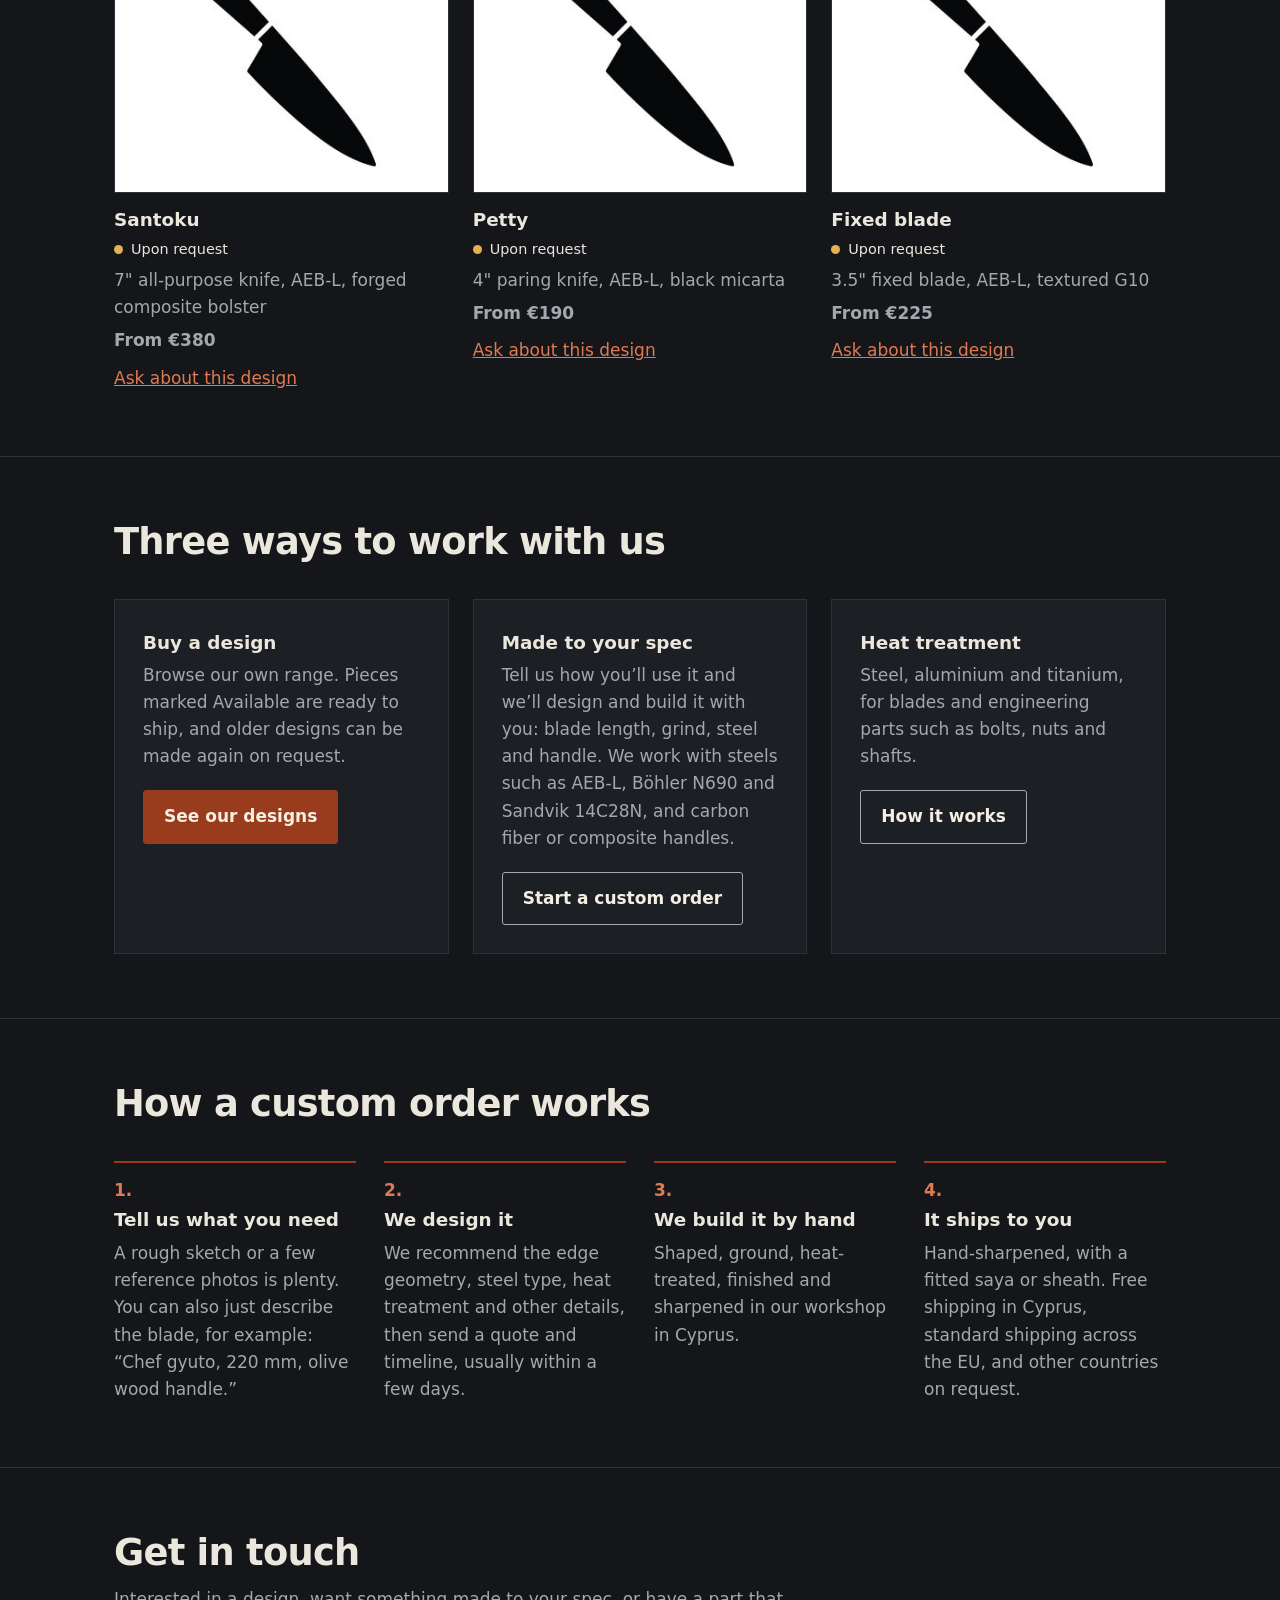
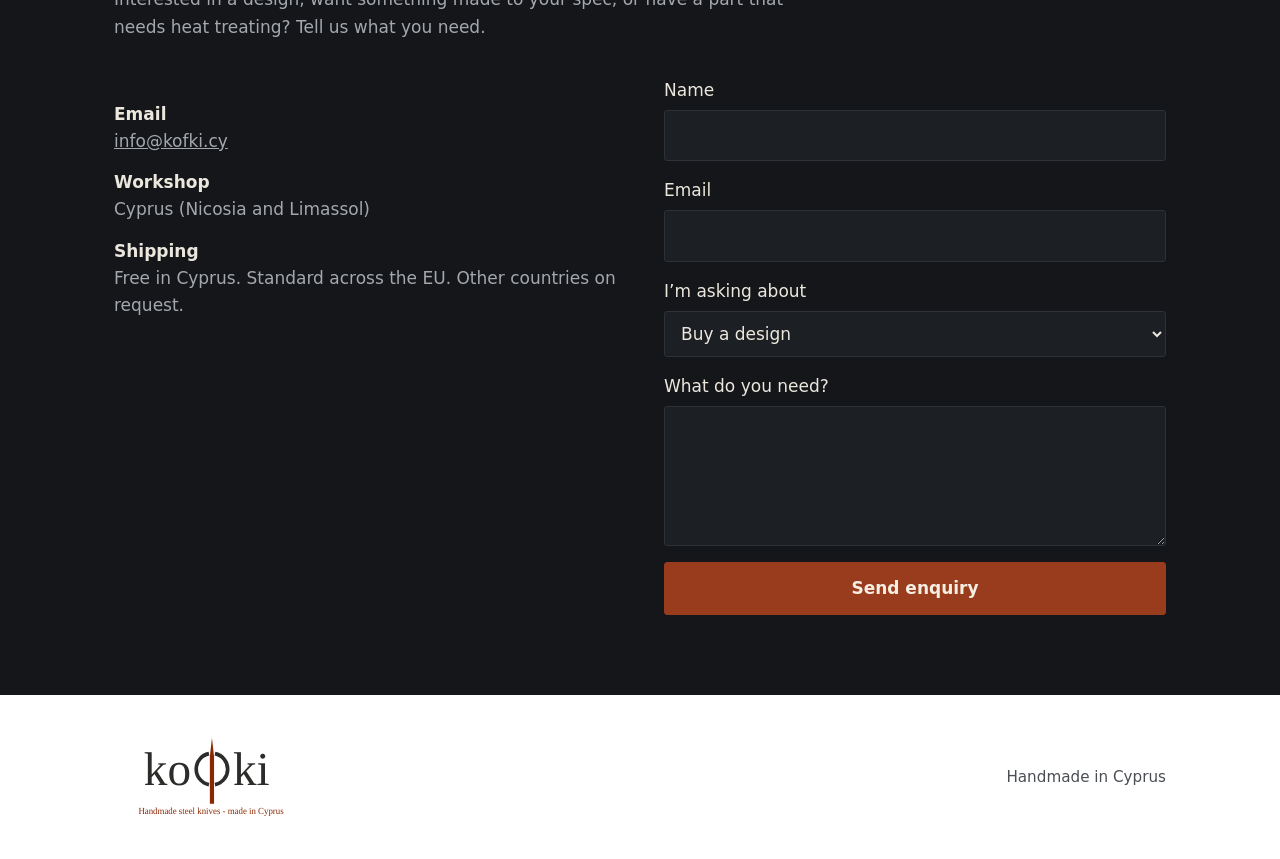
==== commit a1c2058e: "Update index.html" ====
--- a/index.html
+++ b/index.html
@@ -1,130 +1,130 @@
-<!DOCTYPE html>
-<html lang="en">
-<head>
-<meta charset="utf-8">
-<meta name="viewport" content="width=device-width, initial-scale=1">
-<title>koφki — Handmade knives, blades and cutting tools from Cyprus</title>
-<meta name="description" content="Knives, blades, cutting tools and scissors made by hand in Cyprus, plus heat treatment for steel, aluminium and titanium.">
-<link rel="icon" href="images/brand/kofki-icon.svg" type="image/svg+xml">
-<link rel="preconnect" href="https://fonts.googleapis.com">
-<link rel="preconnect" href="https://fonts.gstatic.com" crossorigin>
-<link rel="stylesheet" href="https://fonts.googleapis.com/css2?family=Archivo:wght@400;500;700;800&display=swap">
-<link rel="stylesheet" href="styles.css">
-</head>
-<body>
-<header>
-  <div class="bar">
-    <a href="index.html"><img src="images/brand/kofki-wordmark-header.svg" alt="koφki"></a>
-    <nav aria-label="Main">
-      <a href="#designs">Designs</a>
-      <a href="gallery.html">Gallery</a>
-      <a href="heat-treatment.html">Heat treatment</a>
-      <a href="#contact">Contact</a>
-    </nav>
-    <a class="btn sm" href="#contact">Get in touch</a>
-  </div>
-</header>
-
-<main>
-<div class="wrap hero">
-  <div>
-    <h1>Knives, blades, cutting tools and scissors, made by hand in Cyprus.</h1>
-    <p class="lead">We also offer heat treatment for steel, aluminium and titanium, for blades and for engineering components such as bolts, nuts and shafts.</p>
-    <div class="actions">
-      <a class="btn" href="#designs">See our designs</a>
-      <a class="btn alt" href="heat-treatment.html">Heat treatment</a>
-    </div>
-  </div>
-  <figure class="mark">
-    <svg viewBox="120 130 220 220" role="img" aria-label="The koφki mark: a blade seen edge-on inside a circle" xmlns="http://www.w3.org/2000/svg"><circle r="90" transform="translate(230 240)" fill="#993c1d"/><path d="M221.2,207.16c-14.861521,3.984807-25.194638,17.453529-25.194638,32.84s10.333117,28.855193,25.194638,32.84" fill="none" stroke="#f5efe3" stroke-width="6"/><path d="M238.8,207.16c14.861521,3.984807,25.194638,17.453529,25.194638,32.84s-10.333117,28.855193-25.194638,32.84" fill="none" stroke="#f5efe3" stroke-width="6"/><polygon points="230,172 234,220 234,315 226,315 226,220" fill="#f5efe3"/></svg>
-    <figcaption>koφki (κόφκει) means “cuts” in Cypriot Greek. We only deliver high-quality blades that stand by our name.</figcaption>
-  </figure>
-</div>
-
-<section id="designs">
-  <div class="wrap">
-    <h2>Our designs</h2>
-    <p class="sub">Pieces from our own range. Available ones are ready to ship, and older designs can be made again on request. Need something different? We also build to your spec.</p>
-    <div class="legend"><span class="status s-yes">Available: ready to ship</span><span class="status s-req">Upon request: made again to order</span><span class="status s-no">Unavailable: not being made right now</span></div>
-    <div class="grid">
-      <article class="card"><img src="images/knives/petra-gyro.jpg" alt="8 inch gyuto with black carbon fiber handle" loading="lazy"><h3>Gyuto</h3><div class="status s-req">Upon request</div><p>8" chef’s knife, AEB-L, black carbon fiber</p><p class="price">From €420</p><a class="ask" href="#contact" data-topic="Buy a design" data-item="Gyuto">Ask about this design</a></article>
-      <article class="card"><img src="images/knives/akamas.jpg" alt="6 inch nakiri with marbled composite handle" loading="lazy"><h3>Nakiri</h3><div class="status s-req">Upon request</div><p>6" vegetable knife, AEB-L, marbled composite</p><p class="price">From €340</p><a class="ask" href="#contact" data-topic="Buy a design" data-item="Nakiri">Ask about this design</a></article>
-      <article class="card"><img src="images/knives/troodos-edc.jpg" alt="3 inch fixed blade with forged carbon fiber handle" loading="lazy"><h3>EDC</h3><div class="status s-req">Upon request</div><p>3" fixed blade, AEB-L, forged carbon fiber</p><p class="price">From €260</p><a class="ask" href="#contact" data-topic="Buy a design" data-item="EDC">Ask about this design</a></article>
-      <article class="card"><img src="images/knives/larnaka-santoku.jpg" alt="7 inch santoku with forged composite bolster" loading="lazy"><h3>Santoku</h3><div class="status s-req">Upon request</div><p>7" all-purpose knife, AEB-L, forged composite bolster</p><p class="price">From €380</p><a class="ask" href="#contact" data-topic="Buy a design" data-item="Santoku">Ask about this design</a></article>
-      <article class="card"><img src="images/knives/paphos-paring.jpg" alt="4 inch petty knife with black micarta handle" loading="lazy"><h3>Petty</h3><div class="status s-req">Upon request</div><p>4" paring knife, AEB-L, black micarta</p><p class="price">From €190</p><a class="ask" href="#contact" data-topic="Buy a design" data-item="Petty">Ask about this design</a></article>
-      <article class="card"><img src="images/knives/kyrenia-edc.jpg" alt="3.5 inch fixed blade with textured G10 handle" loading="lazy"><h3>Fixed blade</h3><div class="status s-req">Upon request</div><p>3.5" fixed blade, AEB-L, textured G10</p><p class="price">From €225</p><a class="ask" href="#contact" data-topic="Buy a design" data-item="Fixed blade">Ask about this design</a></article>
-    </div>
-  </div>
-</section>
-
-<section>
-  <div class="wrap">
-    <h2>Three ways to work with us</h2>
-    <div class="paths">
-      <div class="path"><h3>Buy a design</h3><p>Browse our own range. Pieces marked Available are ready to ship, and older designs can be made again on request.</p><a class="btn" href="#designs">See our designs</a></div>
-      <div class="path"><h3>Made to your spec</h3><p>Tell us how you’ll use it and we’ll design and build it with you: blade length, grind, steel and handle. We work with steels such as AEB-L, Böhler N690 and Sandvik 14C28N, and carbon fiber or composite handles.</p><a class="btn alt" href="#contact" data-topic="Custom order">Start a custom order</a></div>
-      <div class="path"><h3>Heat treatment</h3><p>Steel, aluminium and titanium, for blades and engineering parts such as bolts, nuts and shafts.</p><a class="btn alt" href="heat-treatment.html">How it works</a></div>
-    </div>
-  </div>
-</section>
-
-<section>
-  <div class="wrap">
-    <h2>How a custom order works</h2>
-    <ol class="steps">
-      <li><h3>Tell us what you need</h3><p>A rough sketch or a few reference photos is plenty. You can also just describe the blade, for example: “Chef gyuto, 220 mm, olive wood handle.”</p></li>
-      <li><h3>We design it</h3><p>We recommend the edge geometry, steel type, heat treatment and other details, then send a quote and timeline, usually within a few days.</p></li>
-      <li><h3>We build it by hand</h3><p>Shaped, ground, heat-treated, finished and sharpened in our workshop in Cyprus.</p></li>
-      <li><h3>It ships to you</h3><p>Hand-sharpened, with a fitted saya or sheath. Free shipping in Cyprus, standard shipping across the EU, and other countries on request.</p></li>
-    </ol>
-  </div>
-</section>
-
-<section id="contact">
-  <div class="wrap">
-    <h2>Get in touch</h2>
-    <p class="sub">Interested in a design, want something made to your spec, or have a part that needs heat treating? Tell us what you need.</p>
-    <div class="contact">
-      <dl>
-        <dt>Email</dt><dd><a href="mailto:info@kofki.cy">info@kofki.cy</a></dd>
-        <dt>Workshop</dt><dd>Cyprus (Nicosia and Limassol)</dd>
-        <dt>Shipping</dt><dd>Free in Cyprus. Standard across the EU. Other countries on request.</dd>
-      </dl>
-      <form id="f" action="https://formspree.io/f/YOUR_FORM_ID" method="POST">
-        <input type="hidden" name="_subject" value="New enquiry from kofki.cy">
-        <input type="text" name="_gotcha" tabindex="-1" autocomplete="off" style="display:none">
-        <label>Name<input name="name" required autocomplete="name"></label>
-        <label>Email<input name="email" type="email" required autocomplete="email"></label>
-        <label>I’m asking about<select name="topic"><option>Buy a design</option><option>Custom order</option><option>Heat treatment</option><option>Something else</option></select></label>
-        <label>What do you need?<textarea name="message" required></textarea></label>
-        <button class="btn" type="submit">Send enquiry</button>
-        <p id="status" role="status" aria-live="polite"></p>
-      </form>
-    </div>
-  </div>
-</section>
-</main>
-
-<footer>
-  <div class="wrap"><img src="images/brand/kofki-wordmark-footer.svg" alt="koφki — κόφκει"><span>Handmade in Cyprus</span></div>
-</footer>
-
-<script>
-const f=document.getElementById('f');
-const t=new URLSearchParams(location.search).get('topic');
-if(t)f.topic.value=t;
-document.querySelectorAll('[data-topic]').forEach(a=>a.addEventListener('click',()=>{f.topic.value=a.dataset.topic;f.message.value=a.dataset.item?'I’m interested in the '+a.dataset.item+'.':'';}));
-f.addEventListener('submit',async e=>{
-  e.preventDefault();
-  const b=f.querySelector('button[type=submit]'),st=document.getElementById('status');
-  b.disabled=true;st.textContent='Sending…';
-  try{
-    const r=await fetch(f.action,{method:'POST',body:new FormData(f),headers:{Accept:'application/json'}});
-    if(!r.ok)throw new Error();
-    f.reset();st.textContent='Thanks, your message has been sent. We’ll reply soon.';
-  }catch(err){st.textContent='Something went wrong. Please try again or email info@kofki.cy.';}
-  b.disabled=false;
-});
-</script>
-</body>
-</html>
+<!DOCTYPE html>
+<html lang="en">
+<head>
+<meta charset="utf-8">
+<meta name="viewport" content="width=device-width, initial-scale=1">
+<title>koφki — Handmade knives, blades and cutting tools from Cyprus</title>
+<meta name="description" content="Knives, blades, cutting tools and scissors made by hand in Cyprus, plus heat treatment for steel, aluminium and titanium.">
+<link rel="icon" href="images/brand/kofki-icon.svg" type="image/svg+xml">
+<link rel="preconnect" href="https://fonts.googleapis.com">
+<link rel="preconnect" href="https://fonts.gstatic.com" crossorigin>
+<link rel="stylesheet" href="https://fonts.googleapis.com/css2?family=Archivo:wght@400;500;700;800&display=swap">
+<link rel="stylesheet" href="styles.css">
+</head>
+<body>
+<header>
+  <div class="bar">
+    <a href="index.html"><img src="images/brand/kofki-wordmark-header.svg" alt="koφki"></a>
+    <nav aria-label="Main">
+      <a href="#designs">Designs</a>
+      <a href="gallery.html">Gallery</a>
+      <a href="heat-treatment.html">Heat treatment</a>
+      <a href="#contact">Contact</a>
+    </nav>
+    <a class="btn sm" href="#contact">Get in touch</a>
+  </div>
+</header>
+
+<main>
+<div class="wrap hero">
+  <div>
+    <h1>Knives, blades, cutting tools and scissors, made by hand in Cyprus.</h1>
+    <p class="lead">We also offer heat treatment for steel, aluminium and titanium, for blades and for engineering components such as bolts, nuts and shafts.</p>
+    <div class="actions">
+      <a class="btn" href="#designs">See our designs</a>
+      <a class="btn alt" href="heat-treatment.html">Heat treatment</a>
+    </div>
+  </div>
+  <figure class="mark">
+    <svg viewBox="120 130 220 220" role="img" aria-label="The koφki mark: a blade seen edge-on inside a circle" xmlns="http://www.w3.org/2000/svg"><circle r="90" transform="translate(230 240)" fill="#993c1d"/><path d="M221.2,207.16c-14.861521,3.984807-25.194638,17.453529-25.194638,32.84s10.333117,28.855193,25.194638,32.84" fill="none" stroke="#f5efe3" stroke-width="6"/><path d="M238.8,207.16c14.861521,3.984807,25.194638,17.453529,25.194638,32.84s-10.333117,28.855193-25.194638,32.84" fill="none" stroke="#f5efe3" stroke-width="6"/><polygon points="230,172 234,220 234,315 226,315 226,220" fill="#f5efe3"/></svg>
+    <figcaption>kofki (κόφκει) means “cuts” in Cypriot Greek. We only deliver high-quality blades that stand by our name.</figcaption>
+  </figure>
+</div>
+
+<section id="designs">
+  <div class="wrap">
+    <h2>Our designs</h2>
+    <p class="sub">Pieces from our own range. Available ones are ready to ship, and older designs can be made again on request. Need something different? We also build to your spec.</p>
+    <div class="legend"><span class="status s-yes">Available: ready to ship</span><span class="status s-req">Upon request: made again to order</span><span class="status s-no">Unavailable: not being made right now</span></div>
+    <div class="grid">
+      <article class="card"><img src="images/knives/petra-gyro.jpg" alt="8 inch gyuto with black carbon fiber handle" loading="lazy"><h3>Gyuto</h3><div class="status s-req">Upon request</div><p>8" chef’s knife, AEB-L, black carbon fiber</p><p class="price">From €420</p><a class="ask" href="#contact" data-topic="Buy a design" data-item="Gyuto">Ask about this design</a></article>
+      <article class="card"><img src="images/knives/akamas.jpg" alt="6 inch nakiri with marbled composite handle" loading="lazy"><h3>Nakiri</h3><div class="status s-req">Upon request</div><p>6" vegetable knife, AEB-L, marbled composite</p><p class="price">From €340</p><a class="ask" href="#contact" data-topic="Buy a design" data-item="Nakiri">Ask about this design</a></article>
+      <article class="card"><img src="images/knives/troodos-edc.jpg" alt="3 inch fixed blade with forged carbon fiber handle" loading="lazy"><h3>EDC</h3><div class="status s-req">Upon request</div><p>3" fixed blade, AEB-L, forged carbon fiber</p><p class="price">From €260</p><a class="ask" href="#contact" data-topic="Buy a design" data-item="EDC">Ask about this design</a></article>
+      <article class="card"><img src="images/knives/larnaka-santoku.jpg" alt="7 inch santoku with forged composite bolster" loading="lazy"><h3>Santoku</h3><div class="status s-req">Upon request</div><p>7" all-purpose knife, AEB-L, forged composite bolster</p><p class="price">From €380</p><a class="ask" href="#contact" data-topic="Buy a design" data-item="Santoku">Ask about this design</a></article>
+      <article class="card"><img src="images/knives/paphos-paring.jpg" alt="4 inch petty knife with black micarta handle" loading="lazy"><h3>Petty</h3><div class="status s-req">Upon request</div><p>4" paring knife, AEB-L, black micarta</p><p class="price">From €190</p><a class="ask" href="#contact" data-topic="Buy a design" data-item="Petty">Ask about this design</a></article>
+      <article class="card"><img src="images/knives/kyrenia-edc.jpg" alt="3.5 inch fixed blade with textured G10 handle" loading="lazy"><h3>Fixed blade</h3><div class="status s-req">Upon request</div><p>3.5" fixed blade, AEB-L, textured G10</p><p class="price">From €225</p><a class="ask" href="#contact" data-topic="Buy a design" data-item="Fixed blade">Ask about this design</a></article>
+    </div>
+  </div>
+</section>
+
+<section>
+  <div class="wrap">
+    <h2>Three ways to work with us</h2>
+    <div class="paths">
+      <div class="path"><h3>Buy a design</h3><p>Browse our own range. Pieces marked Available are ready to ship, and older designs can be made again on request.</p><a class="btn" href="#designs">See our designs</a></div>
+      <div class="path"><h3>Made to your spec</h3><p>Tell us how you’ll use it and we’ll design and build it with you: blade length, grind, steel and handle. We work with steels such as AEB-L, Böhler N690 and Sandvik 14C28N, and carbon fiber or composite handles.</p><a class="btn alt" href="#contact" data-topic="Custom order">Start a custom order</a></div>
+      <div class="path"><h3>Heat treatment</h3><p>Steel, aluminium and titanium, for blades and engineering parts such as bolts, nuts and shafts.</p><a class="btn alt" href="heat-treatment.html">How it works</a></div>
+    </div>
+  </div>
+</section>
+
+<section>
+  <div class="wrap">
+    <h2>How a custom order works</h2>
+    <ol class="steps">
+      <li><h3>Tell us what you need</h3><p>A rough sketch or a few reference photos is plenty. You can also just describe the blade, for example: “Chef gyuto, 220 mm, olive wood handle.”</p></li>
+      <li><h3>We design it</h3><p>We recommend the edge geometry, steel type, heat treatment and other details, then send a quote and timeline, usually within a few days.</p></li>
+      <li><h3>We build it by hand</h3><p>Shaped, ground, heat-treated, finished and sharpened in our workshop in Cyprus.</p></li>
+      <li><h3>It ships to you</h3><p>Hand-sharpened, with a fitted saya or sheath. Free shipping in Cyprus, standard shipping across the EU, and other countries on request.</p></li>
+    </ol>
+  </div>
+</section>
+
+<section id="contact">
+  <div class="wrap">
+    <h2>Get in touch</h2>
+    <p class="sub">Interested in a design, want something made to your spec, or have a part that needs heat treating? Tell us what you need.</p>
+    <div class="contact">
+      <dl>
+        <dt>Email</dt><dd><a href="mailto:info@kofki.cy">info@kofki.cy</a></dd>
+        <dt>Workshop</dt><dd>Cyprus (Nicosia and Limassol)</dd>
+        <dt>Shipping</dt><dd>Free in Cyprus. Standard across the EU. Other countries on request.</dd>
+      </dl>
+      <form id="f" action="https://formspree.io/f/mnpaonnn" method="POST">
+        <input type="hidden" name="_subject" value="New enquiry from kofki.cy">
+        <input type="text" name="_gotcha" tabindex="-1" autocomplete="off" style="display:none">
+        <label>Name<input name="name" required autocomplete="name"></label>
+        <label>Email<input name="email" type="email" required autocomplete="email"></label>
+        <label>I’m asking about<select name="topic"><option>Buy a design</option><option>Custom order</option><option>Heat treatment</option><option>Something else</option></select></label>
+        <label>What do you need?<textarea name="message" required></textarea></label>
+        <button class="btn" type="submit">Send enquiry</button>
+        <p id="status" role="status" aria-live="polite"></p>
+      </form>
+    </div>
+  </div>
+</section>
+</main>
+
+<footer>
+  <div class="wrap"><img src="images/brand/kofki-wordmark-footer.svg" alt="koφki — κόφκει"><span>Handmade in Cyprus</span></div>
+</footer>
+
+<script>
+const f=document.getElementById('f');
+const t=new URLSearchParams(location.search).get('topic');
+if(t)f.topic.value=t;
+document.querySelectorAll('[data-topic]').forEach(a=>a.addEventListener('click',()=>{f.topic.value=a.dataset.topic;f.message.value=a.dataset.item?'I’m interested in the '+a.dataset.item+'.':'';}));
+f.addEventListener('submit',async e=>{
+  e.preventDefault();
+  const b=f.querySelector('button[type=submit]'),st=document.getElementById('status');
+  b.disabled=true;st.textContent='Sending…';
+  try{
+    const r=await fetch(f.action,{method:'POST',body:new FormData(f),headers:{Accept:'application/json'}});
+    if(!r.ok)throw new Error();
+    f.reset();st.textContent='Thanks, your message has been sent. We’ll reply soon.';
+  }catch(err){st.textContent='Something went wrong. Please try again or email info@kofki.cy.';}
+  b.disabled=false;
+});
+</script>
+</body>
+</html>
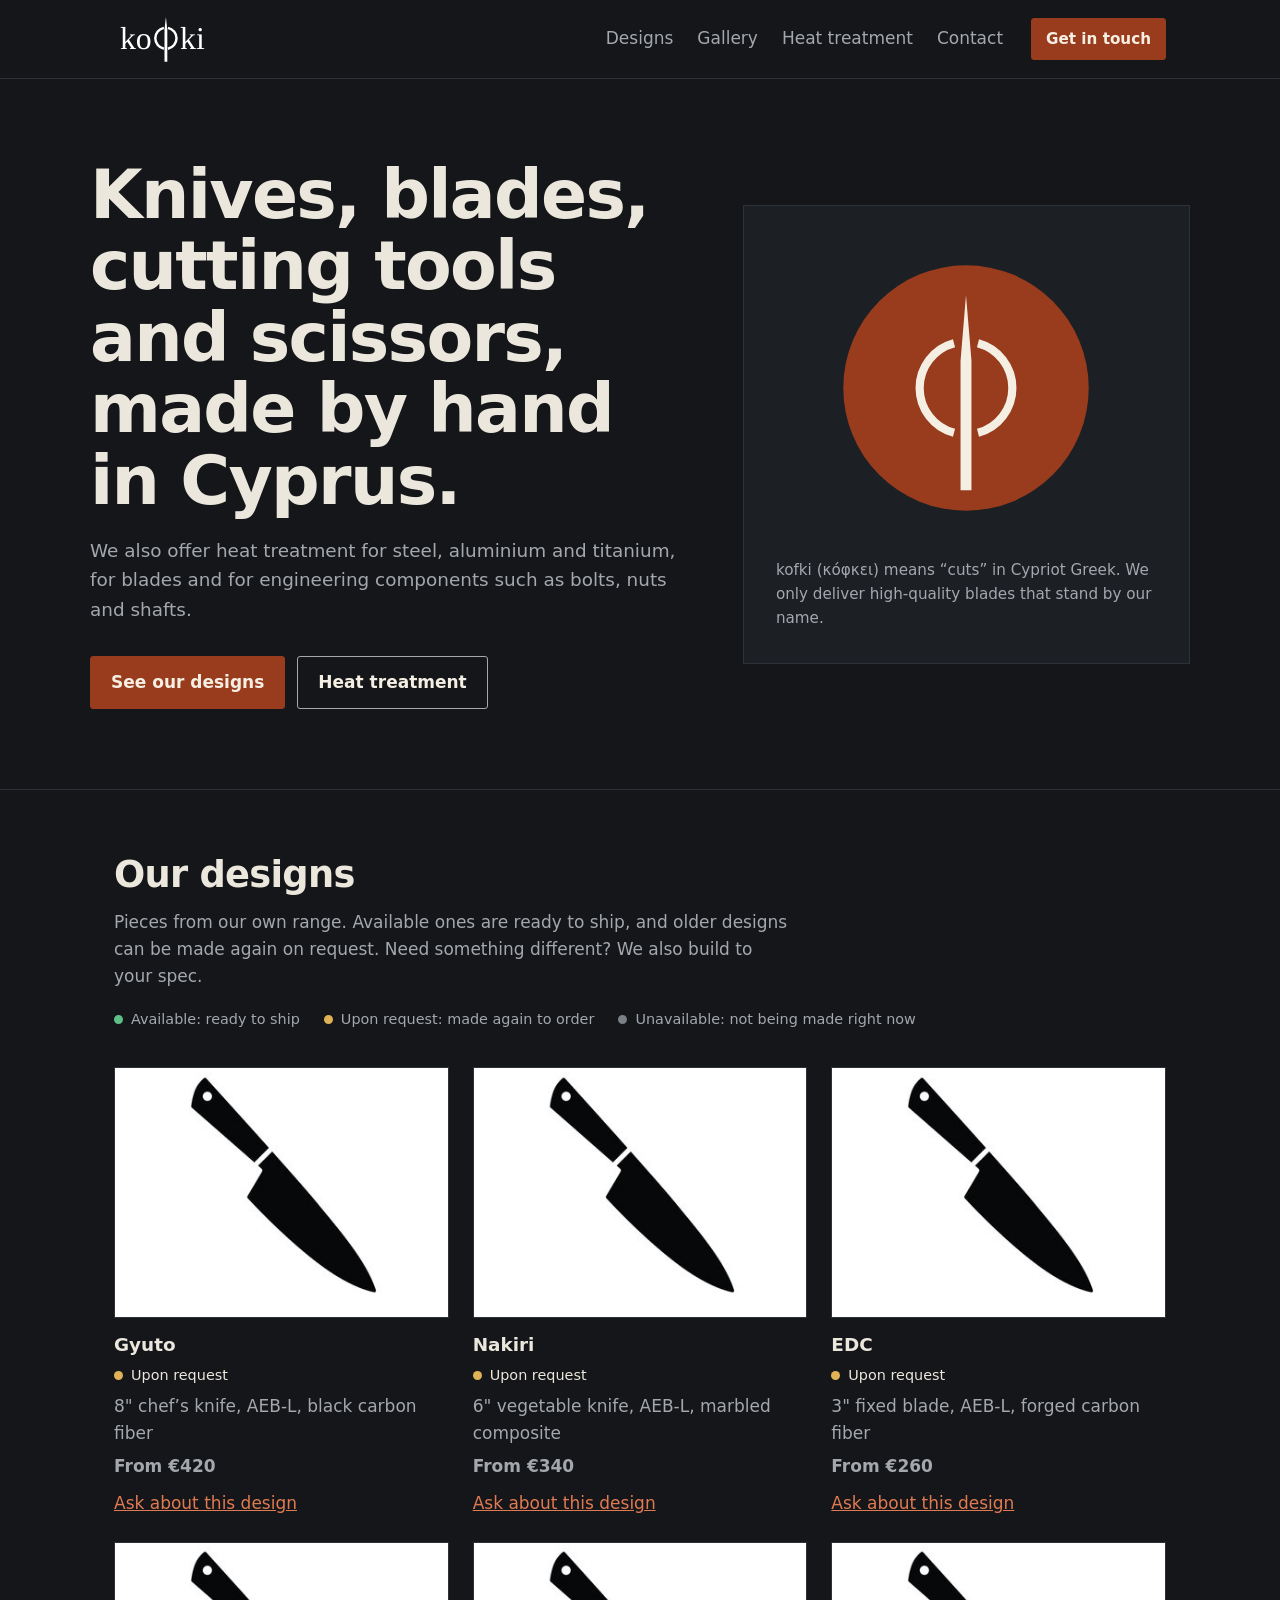
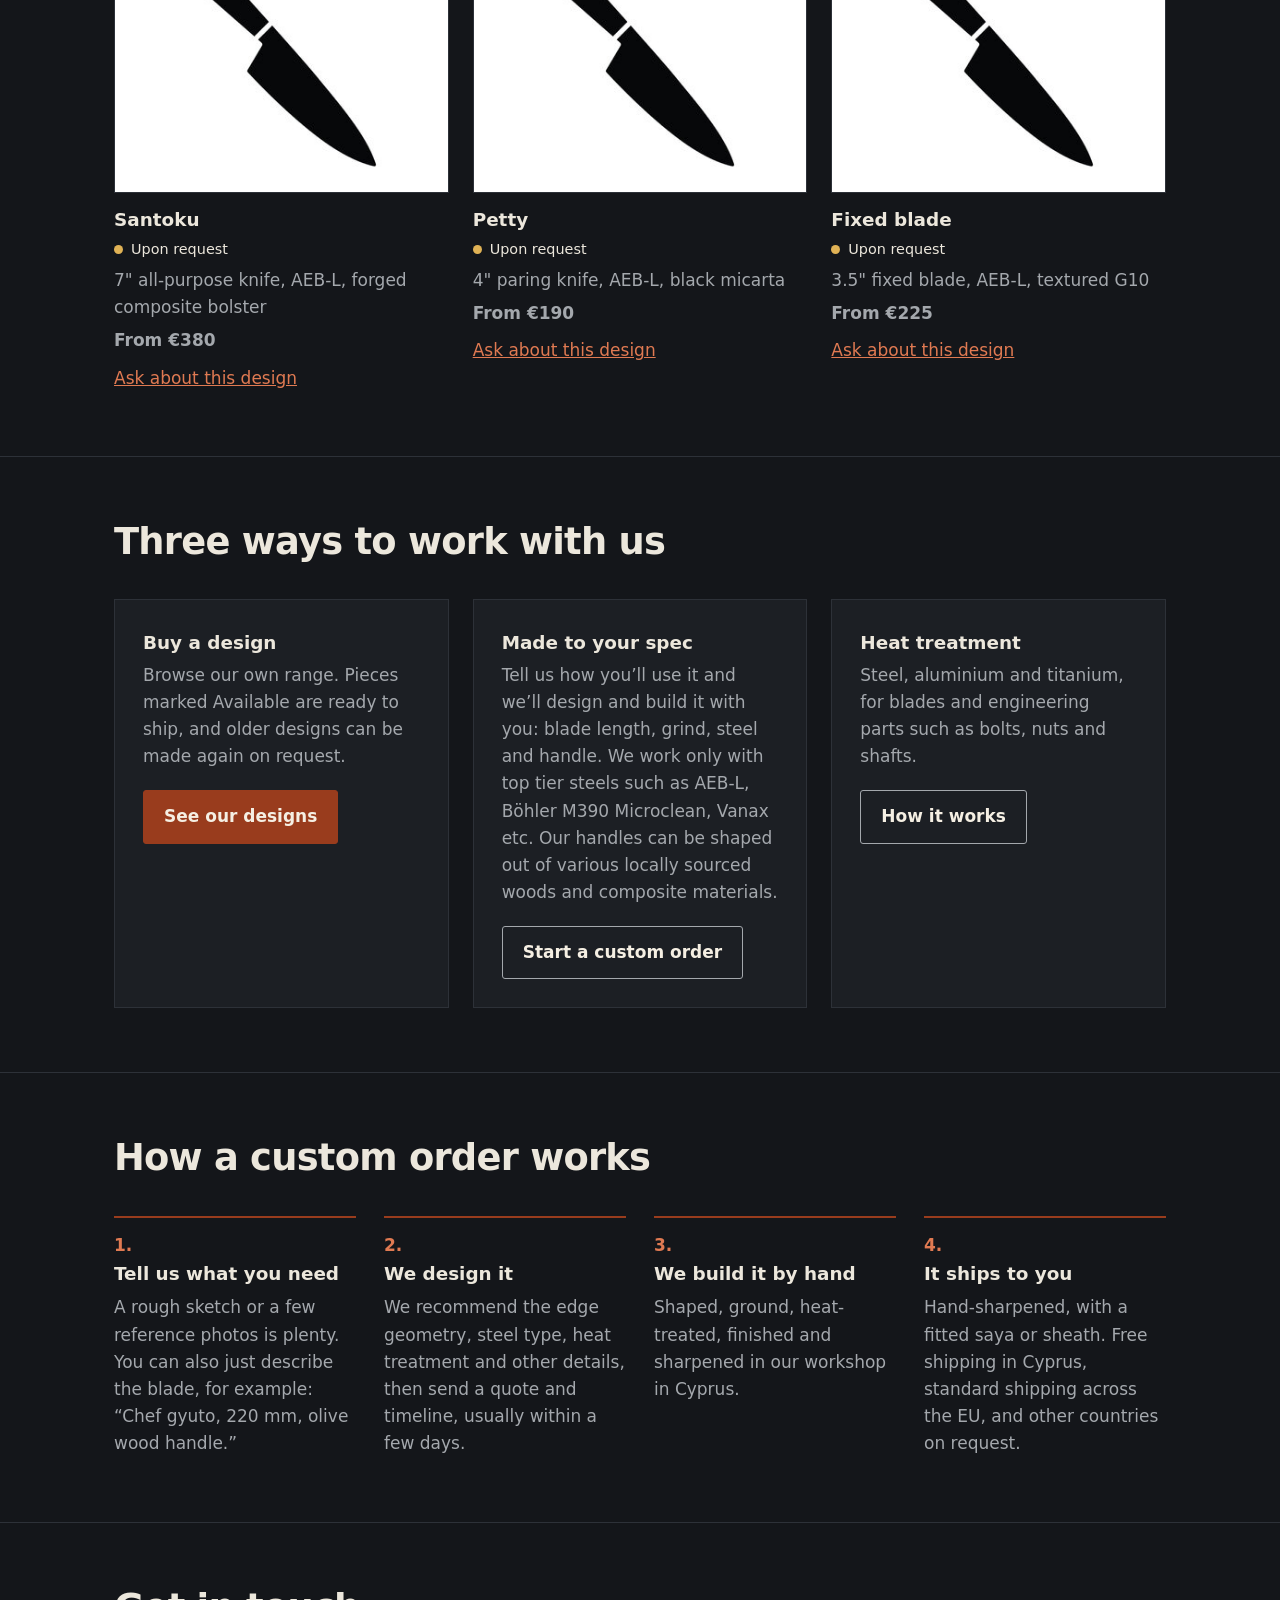
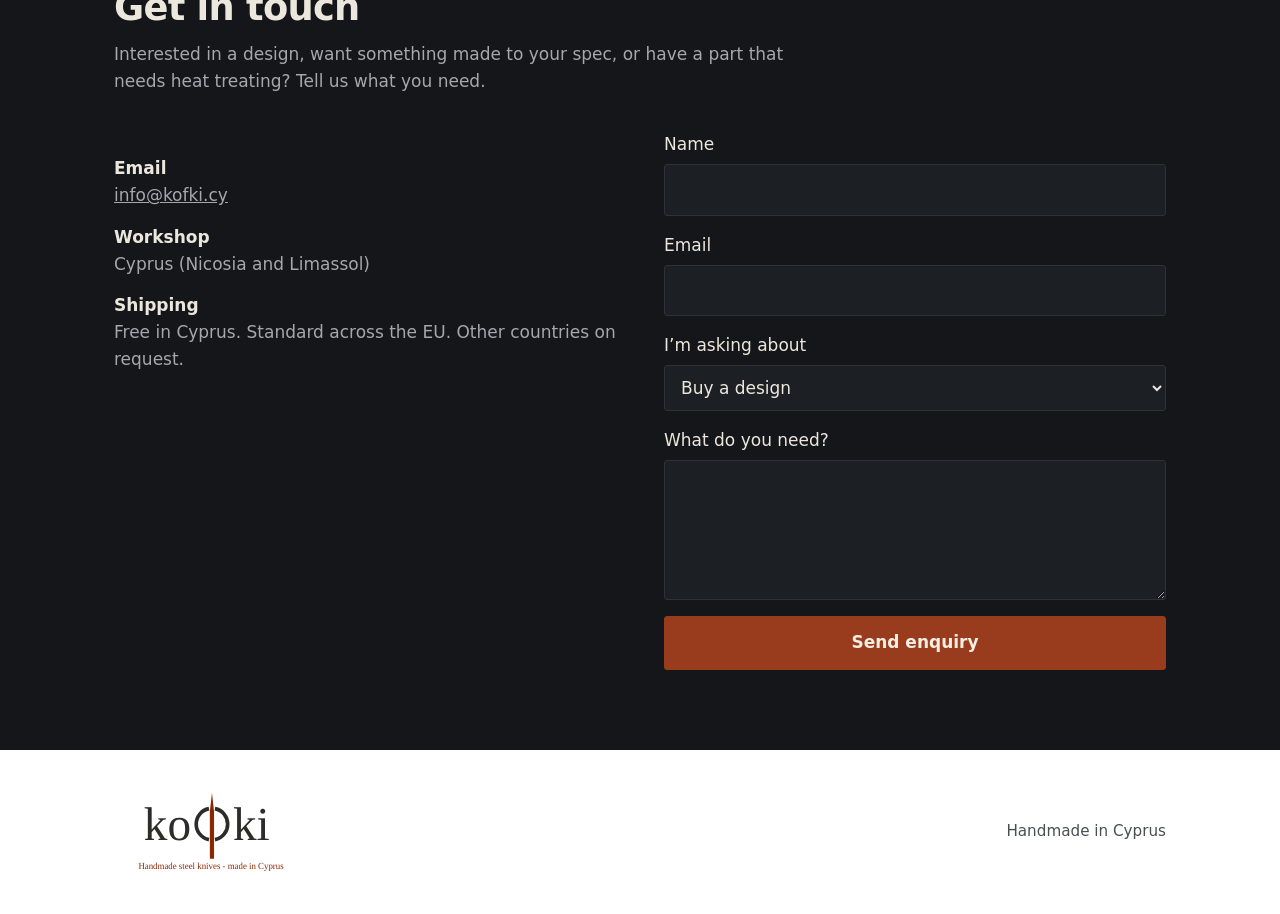
==== commit 428d4a00: "Update index.html" ====
--- a/index.html
+++ b/index.html
@@ -62,7 +62,7 @@
     <h2>Three ways to work with us</h2>
     <div class="paths">
       <div class="path"><h3>Buy a design</h3><p>Browse our own range. Pieces marked Available are ready to ship, and older designs can be made again on request.</p><a class="btn" href="#designs">See our designs</a></div>
-      <div class="path"><h3>Made to your spec</h3><p>Tell us how you’ll use it and we’ll design and build it with you: blade length, grind, steel and handle. We work with steels such as AEB-L, Böhler N690 and Sandvik 14C28N, and carbon fiber or composite handles.</p><a class="btn alt" href="#contact" data-topic="Custom order">Start a custom order</a></div>
+        <div class="path"><h3>Made to your spec</h3><p>Tell us how you’ll use it and we’ll design and build it with you: blade length, grind, steel and handle. We work only with top tier steels such as AEB-L, Böhler M390 Microclean, Vanax etc. Our handles can be shaped out of various locally sourced woods and composite materials.</p><a class="btn alt" href="#contact" data-topic="Custom order">Start a custom order</a></div>
       <div class="path"><h3>Heat treatment</h3><p>Steel, aluminium and titanium, for blades and engineering parts such as bolts, nuts and shafts.</p><a class="btn alt" href="heat-treatment.html">How it works</a></div>
     </div>
   </div>
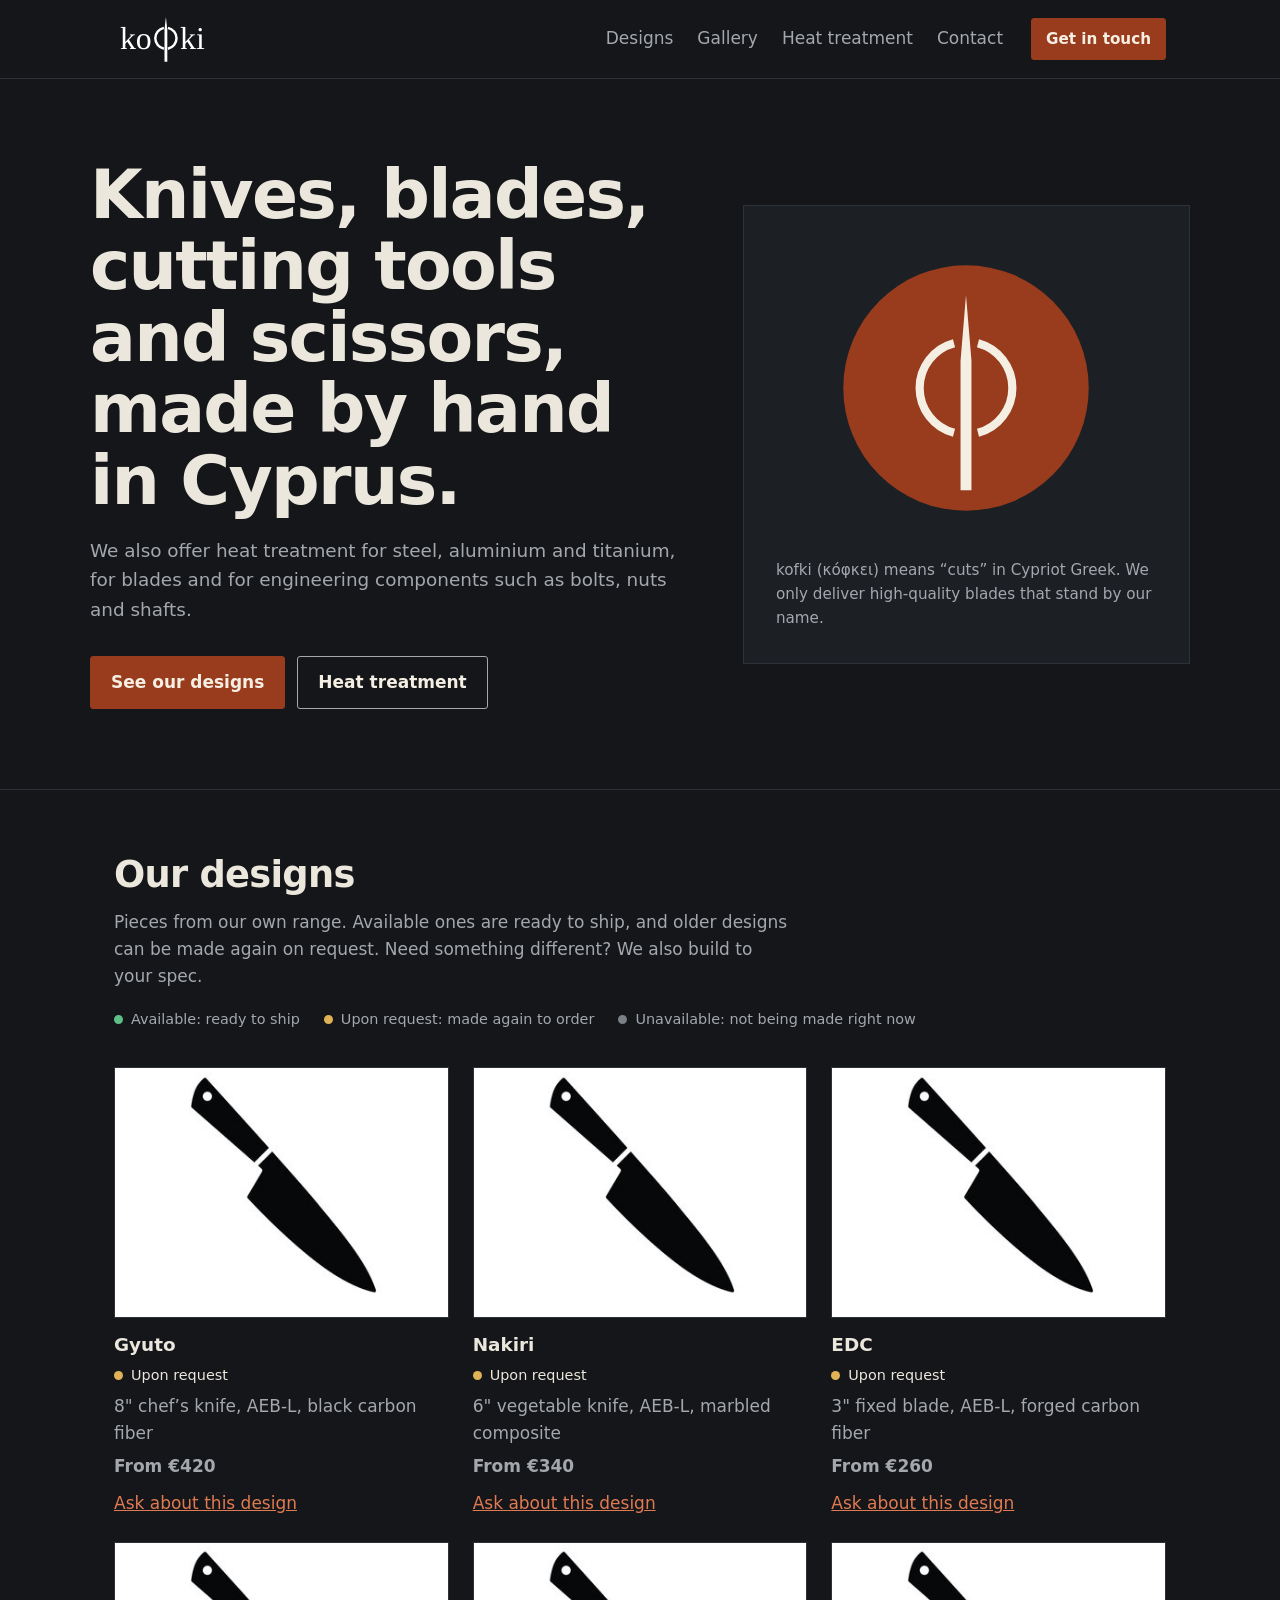
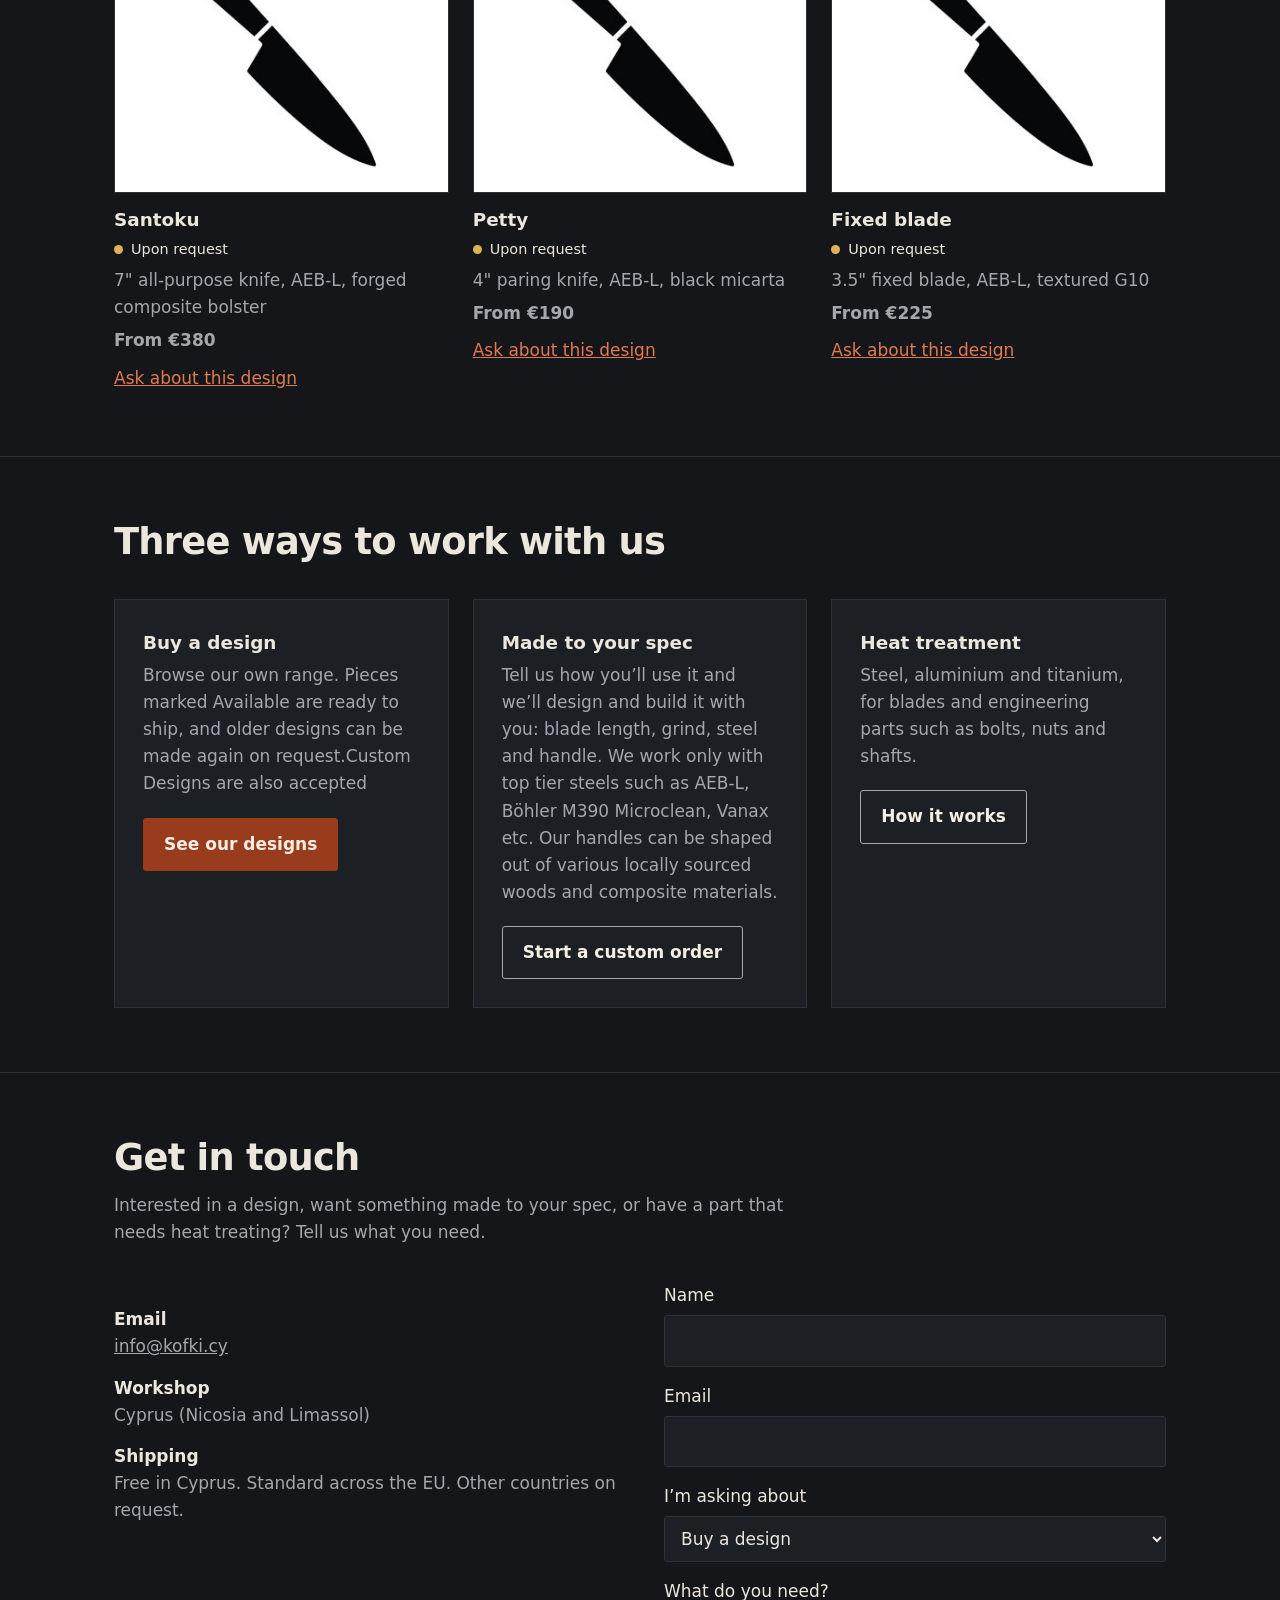
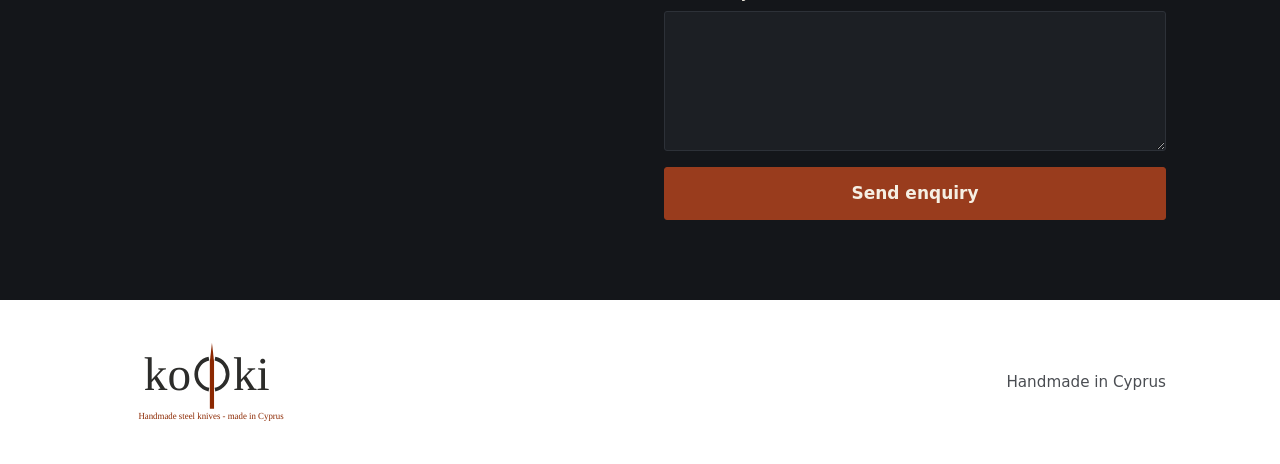
==== commit fcee005b: "Update index.html" ====
--- a/index.html
+++ b/index.html
@@ -61,22 +61,10 @@
   <div class="wrap">
     <h2>Three ways to work with us</h2>
     <div class="paths">
-      <div class="path"><h3>Buy a design</h3><p>Browse our own range. Pieces marked Available are ready to ship, and older designs can be made again on request.</p><a class="btn" href="#designs">See our designs</a></div>
+      <div class="path"><h3>Buy a design</h3><p>Browse our own range. Pieces marked Available are ready to ship, and older designs can be made again on request.Custom Designs are also accepted</p><a class="btn" href="#designs">See our designs</a></div>
         <div class="path"><h3>Made to your spec</h3><p>Tell us how you’ll use it and we’ll design and build it with you: blade length, grind, steel and handle. We work only with top tier steels such as AEB-L, Böhler M390 Microclean, Vanax etc. Our handles can be shaped out of various locally sourced woods and composite materials.</p><a class="btn alt" href="#contact" data-topic="Custom order">Start a custom order</a></div>
       <div class="path"><h3>Heat treatment</h3><p>Steel, aluminium and titanium, for blades and engineering parts such as bolts, nuts and shafts.</p><a class="btn alt" href="heat-treatment.html">How it works</a></div>
     </div>
-  </div>
-</section>
-
-<section>
-  <div class="wrap">
-    <h2>How a custom order works</h2>
-    <ol class="steps">
-      <li><h3>Tell us what you need</h3><p>A rough sketch or a few reference photos is plenty. You can also just describe the blade, for example: “Chef gyuto, 220 mm, olive wood handle.”</p></li>
-      <li><h3>We design it</h3><p>We recommend the edge geometry, steel type, heat treatment and other details, then send a quote and timeline, usually within a few days.</p></li>
-      <li><h3>We build it by hand</h3><p>Shaped, ground, heat-treated, finished and sharpened in our workshop in Cyprus.</p></li>
-      <li><h3>It ships to you</h3><p>Hand-sharpened, with a fitted saya or sheath. Free shipping in Cyprus, standard shipping across the EU, and other countries on request.</p></li>
-    </ol>
   </div>
 </section>
 
